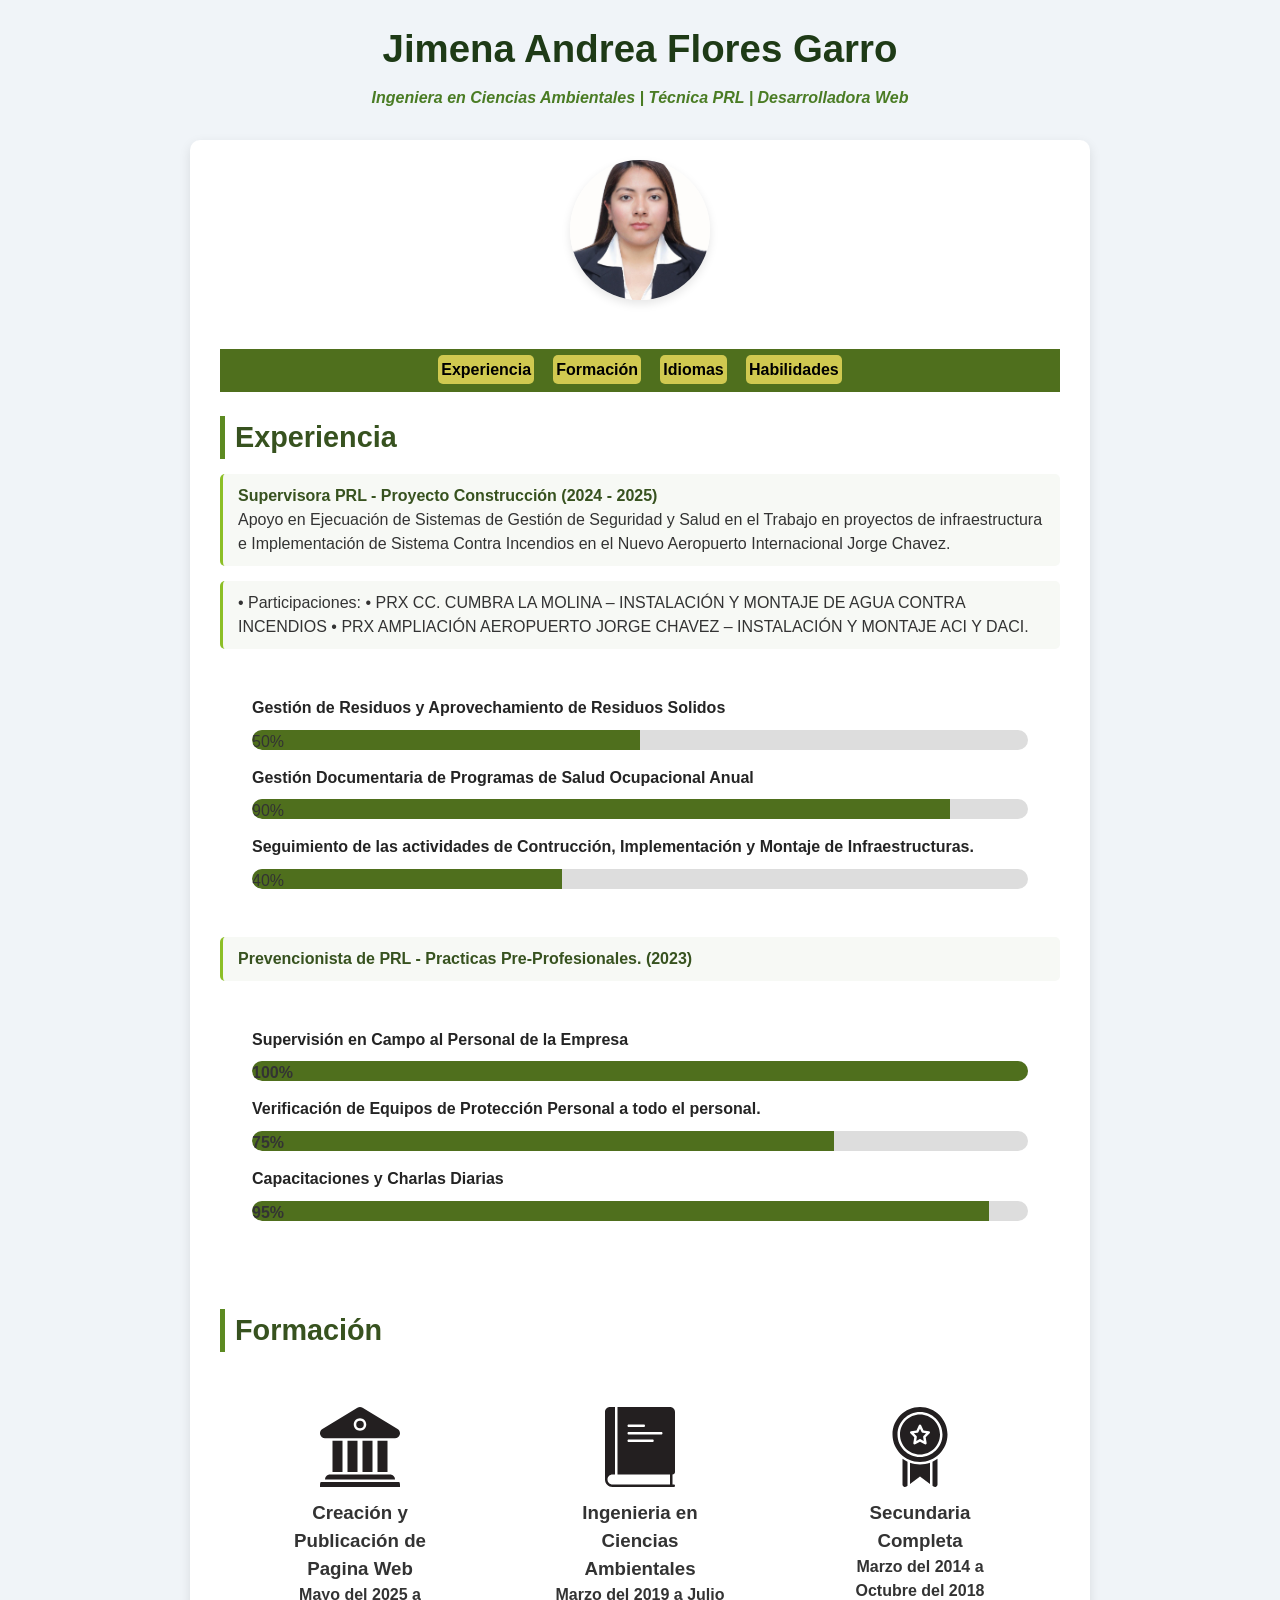
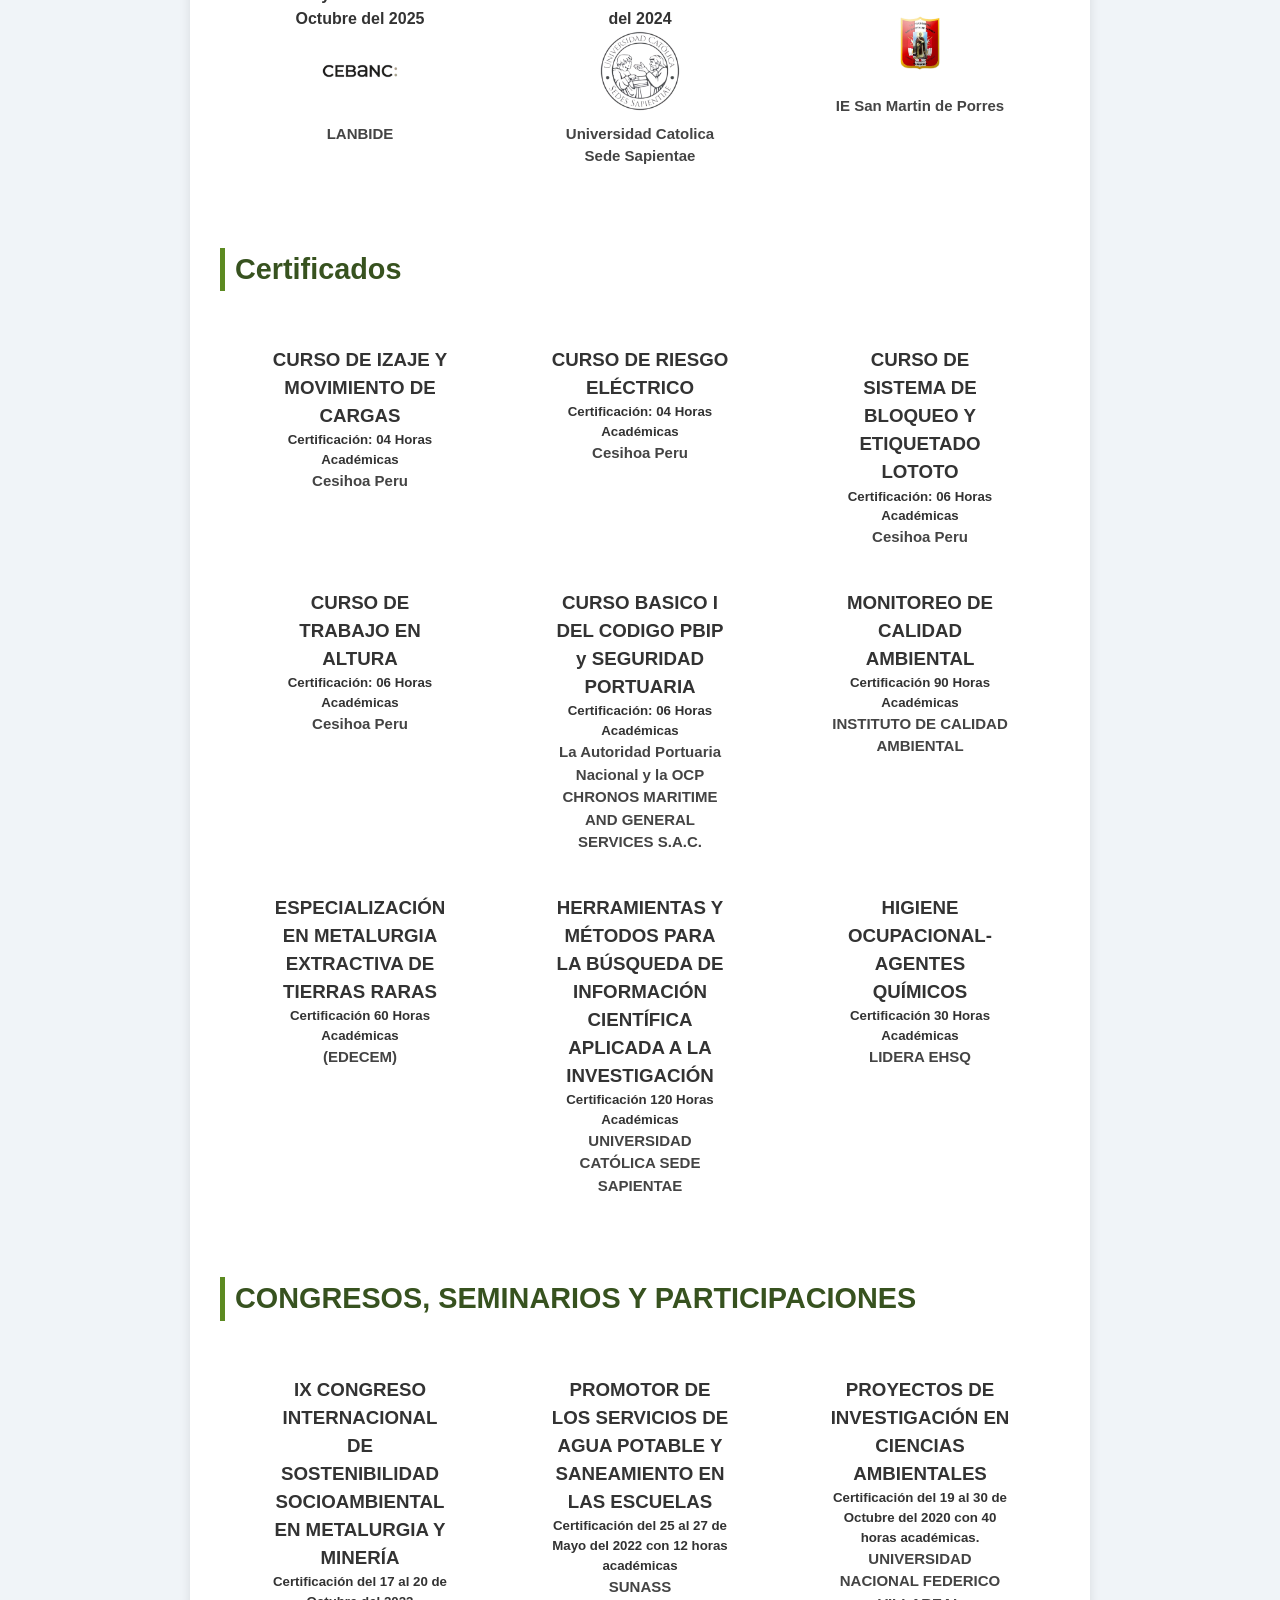
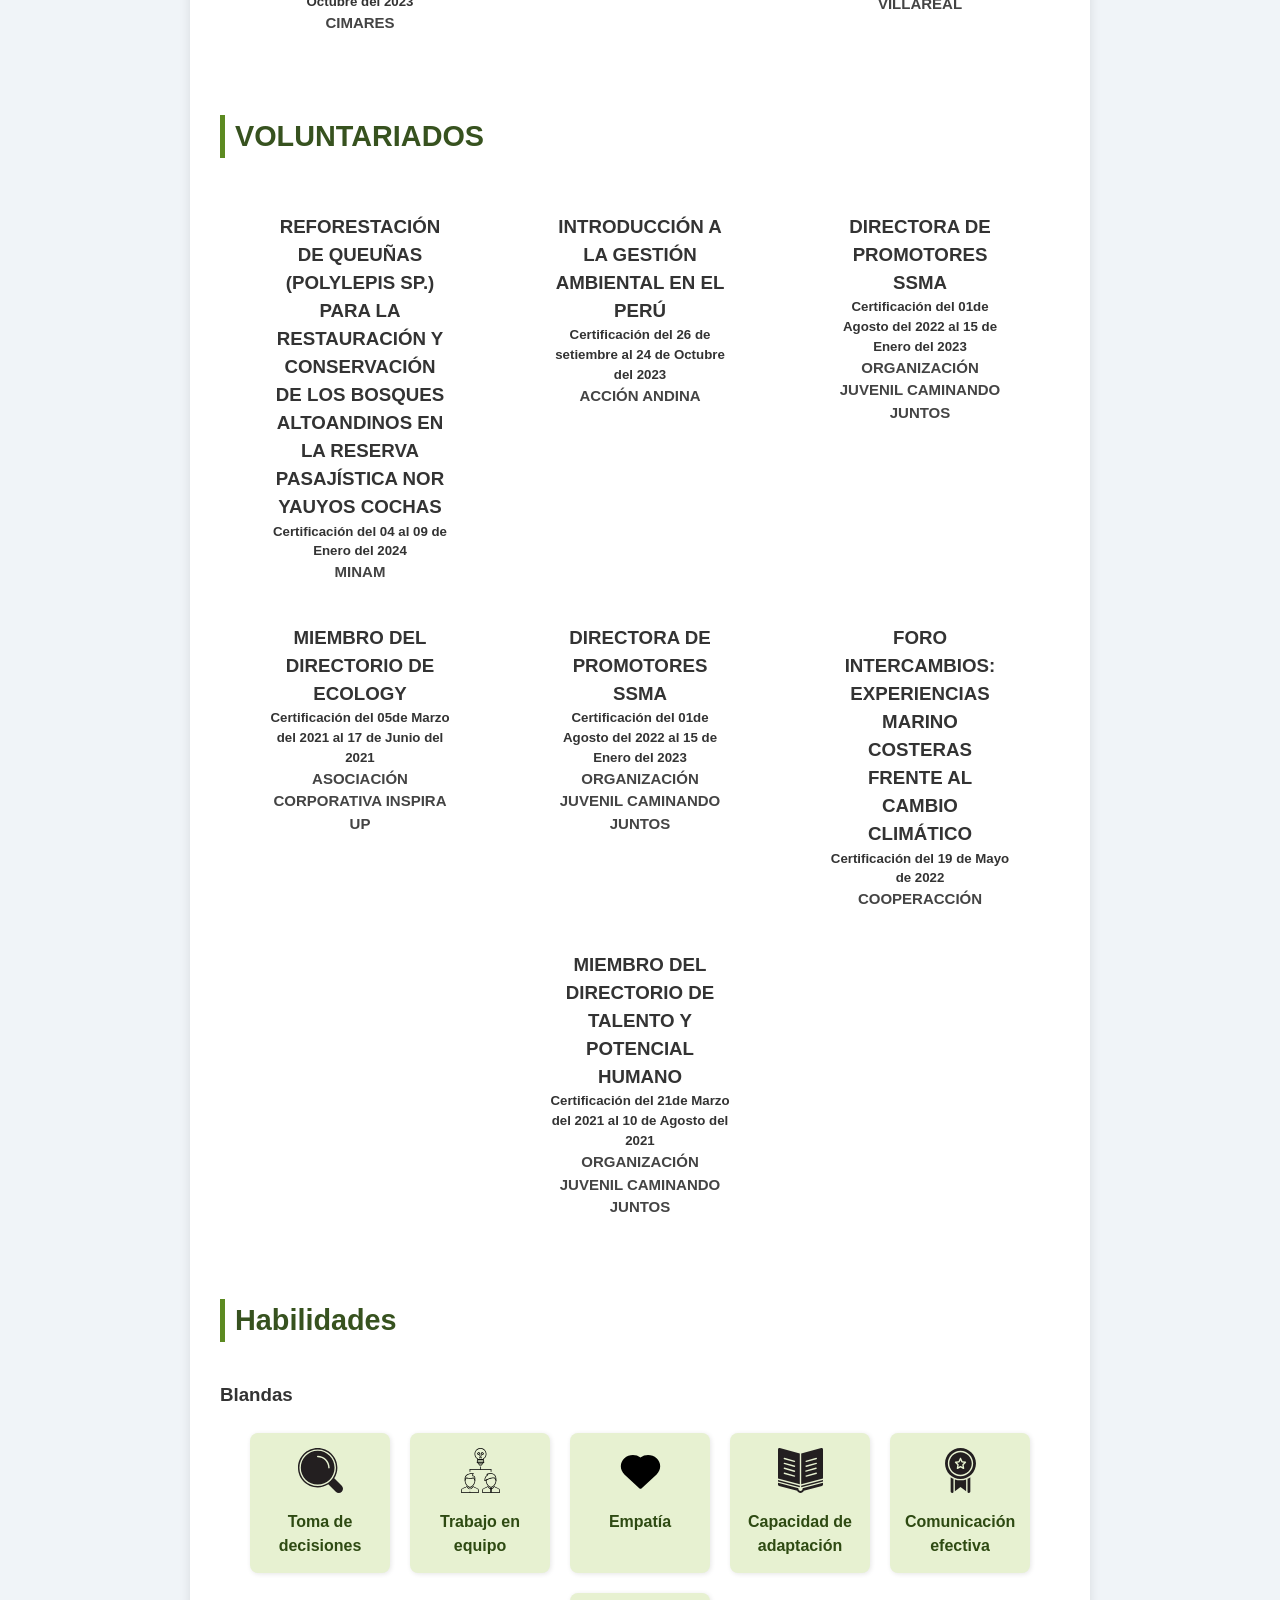
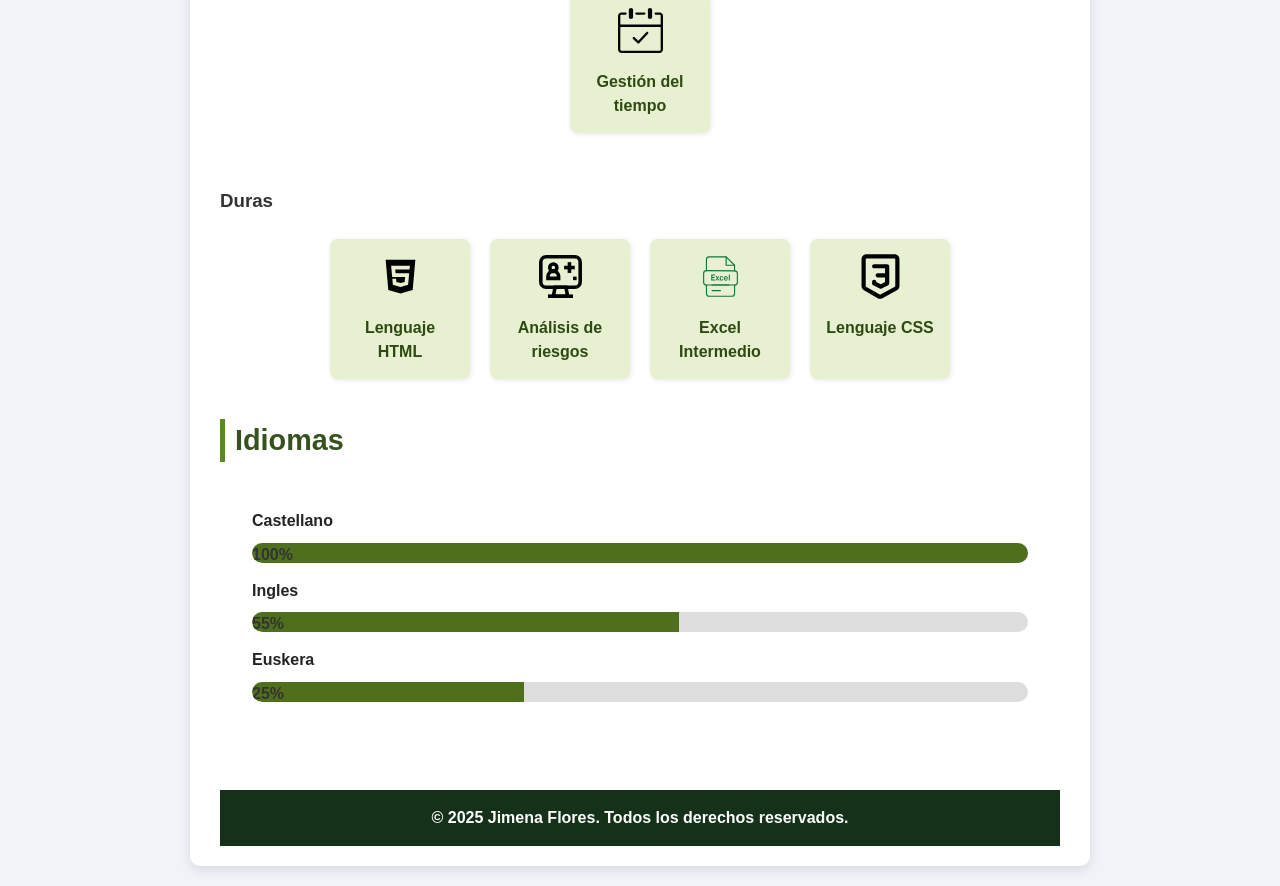
==== INDEX.html @ b87622f6 "añadi informacion en la section div principal" ====
<!DOCTYPE html>
<html lang="es">
<head>
  <meta charset="UTF-8" />
  <meta name="viewport" content="width=device-width, initial-scale=1" />
  <link rel="stylesheet" href="responsive.css">
  <title>Jimena Flores | CV</title>
 
</head>
<body>
  <header>
    <h1>Jimena Andrea Flores Garro</h1>
    <p>Ingeniera en Ciencias Ambientales | Técnica PRL | Desarrolladora Web</p>
  </header>

  <div class="container">
    <!-- FOTO PERFIL -->
    <div class="foto-perfil">
      <img src="fperfil.jpg" alt="Foto de Jimena Flores" />
    </div>
      <nav>
        <ul class="menu">
          <li><a href="#experiencia">Experiencia</a></li>
          <li><a href="#formacion">Formación</a></li>
          <li><a href="#idiomas">Idiomas</a></li>
          <li><a href="#habilidades">Habilidades</a></li>
        </ul>
      </nav>
    <br>
    <!-- EXPERIENCIA -->
    <section id="experiencia">
    <h2>Experiencia</h2>
    <ul class="lista">
        <li><strong>Supervisora PRL - Proyecto Construcción (2024 - 2025)</strong><br>Apoyo en Ejecuación de Sistemas de Gestión de Seguridad y Salud en el Trabajo en proyectos de infraestructura e Implementación de Sistema Contra Incendios en el Nuevo Aeropuerto Internacional Jorge Chavez.</li>
        <li>
          • Participaciones:
          • PRX CC. CUMBRA LA MOLINA – INSTALACIÓN Y MONTAJE DE AGUA CONTRA INCENDIOS 
          • PRX AMPLIACIÓN AEROPUERTO JORGE CHAVEZ – INSTALACIÓN Y MONTAJE ACI Y DACI. 
        </li>
    </ul>
      <div class="skills-section">
        <div class="skill">
          <p>Gestión de Residuos y Aprovechamiento de Residuos Solidos</p>
          <div class="skill-bar">
            <div class="skill-fill" style="width: 50%;"> 50%</div>
          </div>
        </div>
        <div class="skill">
          <p>Gestión Documentaria de Programas de Salud Ocupacional Anual</p>
          <div class="skill-bar">
            <div class="skill-fill" style="width: 90%;">90%</div>
          </div>
        </div>
        <div class="skill">
          <p>Seguimiento de las actividades de Contrucción, Implementación y Montaje de Infraestructuras.</p>
          <div class="skill-bar">
            <div class="skill-fill" style="width: 40%;">40%</div>
          </div>
        </div>  
      </div>
    <ul class="lista">
        <li><strong>Prevencionista de PRL - Practicas Pre-Profesionales. (2023)</li>
    </ul>
      <div class="skills-section">
        <div class="skill">
          <p>Supervisión en Campo al Personal de la Empresa</p>
          <div class="skill-bar">
          <div class="skill-fill" style="width: 100%;">100%</div>
          </div>
        </div>
        <div class="skill">
          <p>Verificación de Equipos de Protección Personal a todo el personal.</p>
          <div class="skill-bar">
            <div class="skill-fill" style="width: 75%;"> 75%</div>
          </div>
        </div>
        <div class="skill">
          <p>Capacitaciones y Charlas Diarias</p>
          <div class="skill-bar">
            <div class="skill-fill" style="width: 95%;"> 95%</div>
          </div>
        </div>
      </div>  
    </section>

    <!-- FORMACION -->
    <section id="formacion">
      <h2>Formación</h2>
      <div class="pasos-resumen">
        <div class="paso">
          <img src="SVG/Instituciones.svg" alt="Institucion">
          <h3>Creación y Publicación de Pagina Web</h3>
          <h4>Mayo del 2025 a Octubre del 2025</h4>
          <img class="tamaño" src="IMG/CEBANC.png" alt="CEBANC">
          <p>LANBIDE</p>
        </div>
        <div class="paso">
          <img src="SVG/Estudios.svg" alt="Estudios Universitarios">
          <h3>Ingenieria en Ciencias Ambientales</h3>
          <h4>Marzo del 2019 a Julio del 2024</h4>
          <img src="IMG/logoucss.png" alt="Logo de Universidad Catolica Sede Sapientae" title="Logo de Universidad Catolica Sede Sapientae">
          <p>Universidad Catolica Sede Sapientae</p>
        </div>
        <div class="paso">
          <img src="SVG/medalla.svg" alt="MEDALLA">
          <h3>Secundaria Completa</h3>
          <h4>Marzo del 2014 a Octubre del 2018</h4>
          <img src="IMG/SAN MARTINCOLE.png" alt="IE SAN MARTIN DE PORRES">
          <p>IE San Martin de Porres</p>
        </div>
      </div>
    </section>

    <!-- Certificados -->
    <section id="certificados">
      <h2>Certificados</h2>
      <div class="pasos-resumen">
        <div class="paso">
          <h3>CURSO DE IZAJE Y MOVIMIENTO DE CARGAS</h3>
          <h5>Certificación: 04 Horas Académicas</h5>
          <p>Cesihoa Peru</p>
        </div>
        <div class="paso">
          <h3>CURSO DE RIESGO ELÉCTRICO</h3>
          <h5>Certificación: 04 Horas Académicas</h5>
          <p>Cesihoa Peru</p>
        </div>
        <div class="paso">
          <h3>CURSO DE SISTEMA DE BLOQUEO Y ETIQUETADO LOTOTO</h3>
          <h5>Certificación: 06 Horas Académicas</h5>
          <p>Cesihoa Peru</p>
        </div>
        <div class="paso">
          <h3>CURSO DE TRABAJO EN ALTURA </h3>
          <h5>Certificación: 06 Horas Académicas</h5>
          <p>Cesihoa Peru</p>
        </div>
        <div class="paso">
          <h3>CURSO BASICO I DEL CODIGO PBIP y SEGURIDAD PORTUARIA</h3>
          <h5>Certificación: 06 Horas Académicas</h5>
          <p>La Autoridad Portuaria Nacional y la OCP 
            CHRONOS MARITIME AND GENERAL SERVICES S.A.C. </p>
        </div>
        <div class="paso">
          <h3>MONITOREO DE CALIDAD AMBIENTAL</h3>
          <h5>Certificación 90 Horas Académicas</h5>
          <p>INSTITUTO DE CALIDAD AMBIENTAL</p>
        </div>
        <div class="paso">
          <h3>ESPECIALIZACIÓN EN METALURGIA EXTRACTIVA DE TIERRAS 
            RARAS</h3>
          <h5>Certificación 60 Horas Académicas</h5>
          <p>(EDECEM)</p>
        </div>
        <div class="paso">
          <h3>HERRAMIENTAS Y MÉTODOS PARA LA BÚSQUEDA DE INFORMACIÓN CIENTÍFICA 
            APLICADA A LA INVESTIGACIÓN</h3>
          <h5>Certificación 120 Horas Académicas</h5>
          <p>UNIVERSIDAD CATÓLICA SEDE SAPIENTAE</p>
        </div>
        <div class="paso">
          <h3>HIGIENE OCUPACIONAL-AGENTES QUÍMICOS</h3>
          <h5>Certificación 30 Horas Académicas</h5>
          <p>LIDERA EHSQ</p>
        </div>
      </div>
    </section>

    <!-- CONGRESOS, SEMINARIOS Y PARTICIPACIONES -->
    <section id="congresos,semirarios,participaciones">
      <h2>CONGRESOS, SEMINARIOS Y PARTICIPACIONES</h2>
      <div class="pasos-resumen">
        <div class="paso">
          <h3>IX CONGRESO INTERNACIONAL DE SOSTENIBILIDAD SOCIOAMBIENTAL EN 
            METALURGIA Y MINERÍA</h3>
          <h5>Certificación del 17 al 20 de Octubre del 2023</h5>
          <p>CIMARES</p>
        </div>
        <div class="paso">
          <h3>PROMOTOR DE LOS SERVICIOS DE AGUA POTABLE Y SANEAMIENTO EN LAS ESCUELAS </h3>
          <h5>Certificación del 25 al 27 de Mayo del 2022 con 12 horas académicas</h5>
          <p>SUNASS</p>
        </div>
        <div class="paso">
          <h3>PROYECTOS DE INVESTIGACIÓN EN CIENCIAS AMBIENTALES </h3>
          <h5>Certificación del 19 al 30 de Octubre del 2020 con 40 horas académicas.</h5>
          <p>UNIVERSIDAD NACIONAL FEDERICO VILLAREAL</p>
        </div>
      </div>
    </section>
    <!-- VOLUNTARIADO -->
    <section id="congresos,semirarios,participaciones">
      <h2>VOLUNTARIADOS</h2>
      <div class="pasos-resumen">
        <div class="paso">
          <h3>REFORESTACIÓN DE QUEUÑAS (POLYLEPIS SP.) PARA LA RESTAURACIÓN
            Y CONSERVACIÓN DE LOS BOSQUES ALTOANDINOS EN LA RESERVA PASAJÍSTICA NOR 
            YAUYOS COCHAS</h3>
          <h5>Certificación del 04 al 09 de Enero del 2024</h5>
          <p>MINAM </p>
        </div>
        <div class="paso">
          <h3>INTRODUCCIÓN A LA GESTIÓN AMBIENTAL EN EL PERÚ</h3>
          <h5>Certificación del 26 de setiembre al 24 de Octubre del 2023</h5>
          <p>ACCIÓN ANDINA</p>
        </div>
        <div class="paso">
          <h3>DIRECTORA DE PROMOTORES SSMA</h3>
          <h5>Certificación del 01de Agosto del 2022 al 15 de Enero del 2023</h5>
          <p>ORGANIZACIÓN JUVENIL CAMINANDO JUNTOS</p>
        </div>
        <div class="paso">
          <h3>MIEMBRO DEL DIRECTORIO DE ECOLOGY</h3>
          <h5>Certificación del 05de Marzo del 2021 al 17 de Junio del 2021</h5>
          <p>ASOCIACIÓN CORPORATIVA INSPIRA UP</p>
        </div>
        <div class="paso">
          <h3>DIRECTORA DE PROMOTORES SSMA</h3>
          <h5>Certificación del 01de Agosto del 2022 al 15 de Enero del 2023</h5>
          <p>ORGANIZACIÓN JUVENIL CAMINANDO JUNTOS</p>
        </div>
        <div class="paso">
          <h3>FORO INTERCAMBIOS: EXPERIENCIAS MARINO COSTERAS FRENTE AL CAMBIO CLIMÁTICO</h3>
          <h5>Certificación del 19 de Mayo de 2022</h5>
          <p>COOPERACCIÓN</p>
        </div>
        <div class="paso">
          <h3>MIEMBRO DEL DIRECTORIO DE TALENTO Y POTENCIAL HUMANO</h3>
          <h5>Certificación del 21de Marzo del 2021 al 10 de Agosto del 2021</h5>
          <p>ORGANIZACIÓN JUVENIL CAMINANDO JUNTOS</p>
        </div>
      </div>
    </section>

    <!-- HABILIDADES -->
    <section id="habilidades">
      <h2>Habilidades</h2>
      <br>
      <h3>Blandas</h3>
      <br>
      <div class="habilidades-container">
        <div class="habilidad">
          <img src="SVG/lupa.svg" alt="Toma de decisiones" />
          <p>Toma de decisiones</p>
        </div>
        <div class="habilidad">
          <img src="SVG/trabajo en equipo.svg" alt="Trabajo en equipo" />
          <p>Trabajo en equipo</p>
        </div>
        <div class="habilidad">
          <img src="SVG/corazon.svg" alt="Empatía" />
          <p>Empatía</p>
        </div>
        <div class="habilidad">
          <img src="SVG/Lectura.svg" alt="Capacidad de adaptación" />
          <p>Capacidad de adaptación</p>
        </div>
        <div class="habilidad">
          <img src="SVG/medalla.svg" alt="Comunicación efectiva" />
          <p>Comunicación efectiva</p>
        </div>
        <div class="habilidad">
          <img src="SVG/calendar-checkmark-svgrepo-com.svg" alt="Gestión del tiempo" />
          <p>Gestión del tiempo</p>
        </div>
      </div>

      <br>
      <h3 style="margin-top: 30px;">Duras</h3>
      <br>
      <div class="habilidades-container">
        <div class="habilidad">
          <img src="SVG/html5.svg" alt="Lenguajes de programación HTML" />
          <p>Lenguaje HTML</p>
        </div>
        <div class="habilidad">
          <img src="SVG/plus-account-monitor-svgrepo-com.svg" alt="Análisis de riesgos" />
          <p>Análisis de riesgos</p>
        </div>
        <div class="habilidad">
          <img src="SVG/excel.svg" alt="Excel Intermedio" />
          <p>Excel Intermedio</p>
        </div>
        <div class="habilidad">
          <img src="SVG/css-16-svgrepo-com.svg" alt="Lenguajes de programación CSS" />
          <p>Lenguaje CSS</p>
        </div>
      </div>
    </section>

    <!--Idiomas -->
    <section id="Idiomas">
        <h2>Idiomas</h2>
        <div class="skills-section">
            <div class="skill">
              <p>Castellano</p>
              <div class="skill-bar">
              <div class="skill-fill" style="width: 100%;">100%</div>
              </div>
            </div>
            <div class="skill">
              <p>Ingles</p>
              <div class="skill-bar">
                <div class="skill-fill" style="width: 55%;"> 55%</div>
              </div>
            </div>
            <div class="skill">
              <p>Euskera</p>
              <div class="skill-bar">
                <div class="skill-fill" style="width: 35%;"> 25%</div>
              </div>
            </div> 
        </div>
    </section>

    

    
    <footer>   
    <p>&copy; 2025 Jimena Flores. Todos los derechos reservados.</p>
    </footer>
  </div>
    
</body>
</html>
---- responsive.css ----
/* RESET de CSS */
    * {
        box-sizing: border-box;
        margin: 0;
        padding: 0;
      }
  
      body {
        font-family: 'Segoe UI', Tahoma, Geneva, Verdana, sans-serif;
        background: #f0f4f8;
        color: #333;
        line-height: 1.5;
        padding: 20px;
      }
  
      header {
        text-align: center;
        margin-bottom: 30px;
      }
  
      header h1 {
        color: #1e3a16;
        margin-bottom: 8px;
        font-size: 2.4rem;
      }
  
      header p {
        font-style: italic;
        color: #4a7c24;
        font-weight: 600;
      }
      
  
      /* CONTENEDOR GENERAL */
      .container {
        max-width: 900px;
        margin: 0 auto;
        background: white;
        padding: 20px 30px;
        border-radius: 10px;
        box-shadow: 0 4px 12px rgba(0,0,0,0.1);
      }

      .menu a:hover {
        background-color: #b4ac3c;
      }
      .menu {
        display: flex;
        flex-wrap: wrap;
        justify-content: center;
        background-color: #4f6f1d;
        list-style: none;
      }
      
      .menu li {
        margin: 0.6rem;
      }
      
      .menu a {
        text-decoration: none;
        color: black;
        background-color: #d0c950;
        border-radius: 5px;
        padding: 6px 3px;
        font-weight: bold;
      }
  
      /* SECCIONES */
      section {
        margin-bottom: 40px;
      }
  
      section h2 {
        border-left: 5px solid #5c8a21;
        padding-left: 10px;
        color: #37521f;
        margin-bottom: 15px;
        font-size: 1.8rem;
      }
  
      /* FOTO PERFIL */
      .foto-perfil {
        text-align: center;
        margin-bottom: 30px;
      }
  
      .foto-perfil img {
        width: 140px;
        height: 140px;
        border-radius: 50%;
        object-fit: cover;
        box-shadow: 0 4px 10px rgba(0,0,0,0.1);
        margin-bottom: 12px;
      }
  
      .foto-perfil h3 {
        font-size: 1.6rem;
        color: #2c4b0a;
      }
  
      /* LISTAS DE EXPERIENCIA Y FORMACION */
      .lista {
        list-style-type: none;
      }
  
      .lista li {
        margin-bottom: 15px;
        padding-left: 10px;
        border-left: 3px solid #8cbf26;
        background: #f7f9f5;
        padding: 10px 15px;
        border-radius: 5px;
      }
  
      .lista li strong {
        color: #37521f;
      }

      .skills-section {
        max-width: 1000px;
        margin: auto;
        padding: 02rem;
        }
        
        .skills-section h2 {
        text-align: center;
        margin-bottom: 1rem;
        color: #ffffff;
        }
        
        .skill {
        margin-bottom: 1.0rem;
        }
        
        .skill p {
        margin: 0 0 0.6rem 0;
        font-weight: bold;
        color: #242424;
        }
        
        .skill-bar {
        background-color: #ddd;
        height: 20px;
        border-radius: 10px;
        overflow: hidden;
        }
        
        .skill-fill {
        height: 100%;
        background-color: #4f6f1d;
        border-radius: 8px 0 0 10px;
        }
        .pasos-resumen {
            display: flex;
            justify-content: space-around;
            text-align: center;
            padding: 30px 10px;
            flex-wrap: wrap;
            gap: 20px;
            } 
        .paso {
            flex: 1 1 200px;
            max-width: 200px;
            padding: 10px;
        }
        .paso img {
            width: 80px;
            margin-bottom: 5px;
        }
        .paso p {
            font-size: 15px;
            color: #444;
        }


  
      /* HABILIDADES: flex container para íconos */
      .habilidades-container {
        display: flex;
        flex-wrap: wrap;
        gap: 20px;
        justify-content: center;
      }
  
      .habilidad {
        background: #e7f1d1;
        border-radius: 8px;
        width: 140px;
        text-align: center;
        padding: 15px;
        box-shadow: 1px 1px 5px rgba(0,0,0,0.1);
        transition: transform 0.2s ease;
        cursor: default;
      }
  
      .habilidad:hover {
        transform: scale(1.05);
      }
  
      .habilidad img {
        width: 45px;
        height: 45px;
        margin-bottom: 10px;
      }
  
      .habilidad p {
        font-weight: 600;
        color: #2e4a12;
      }
  
    footer {
        text-align:center; 
        padding: 1rem; 
        background:#153119; 
        color:white;
    }
  
      /* RESPONSIVE */
      @media (max-width: 768px) {
        .habilidades-container {
          justify-content: center;
        }
  
        .habilidad {
          width: 100px;
          padding: 10px;
        }
  
        .habilidad img {
          width: 35px;
          height: 35px;
        }
  
        section h2 {
          font-size: 1.5rem;
        }
      }
  
      @media (max-width: 400px) {
        body {
          padding: 10px;
        }
  
        .container {
          padding: 15px 15px;
        }
  
        .habilidad {
          width: 90px;
          padding: 8px;
        }
  
        .habilidad p {
          font-size: 0.85rem;
        }

        .idiomas p {
            font-size: 0.85rem;
          }
      }
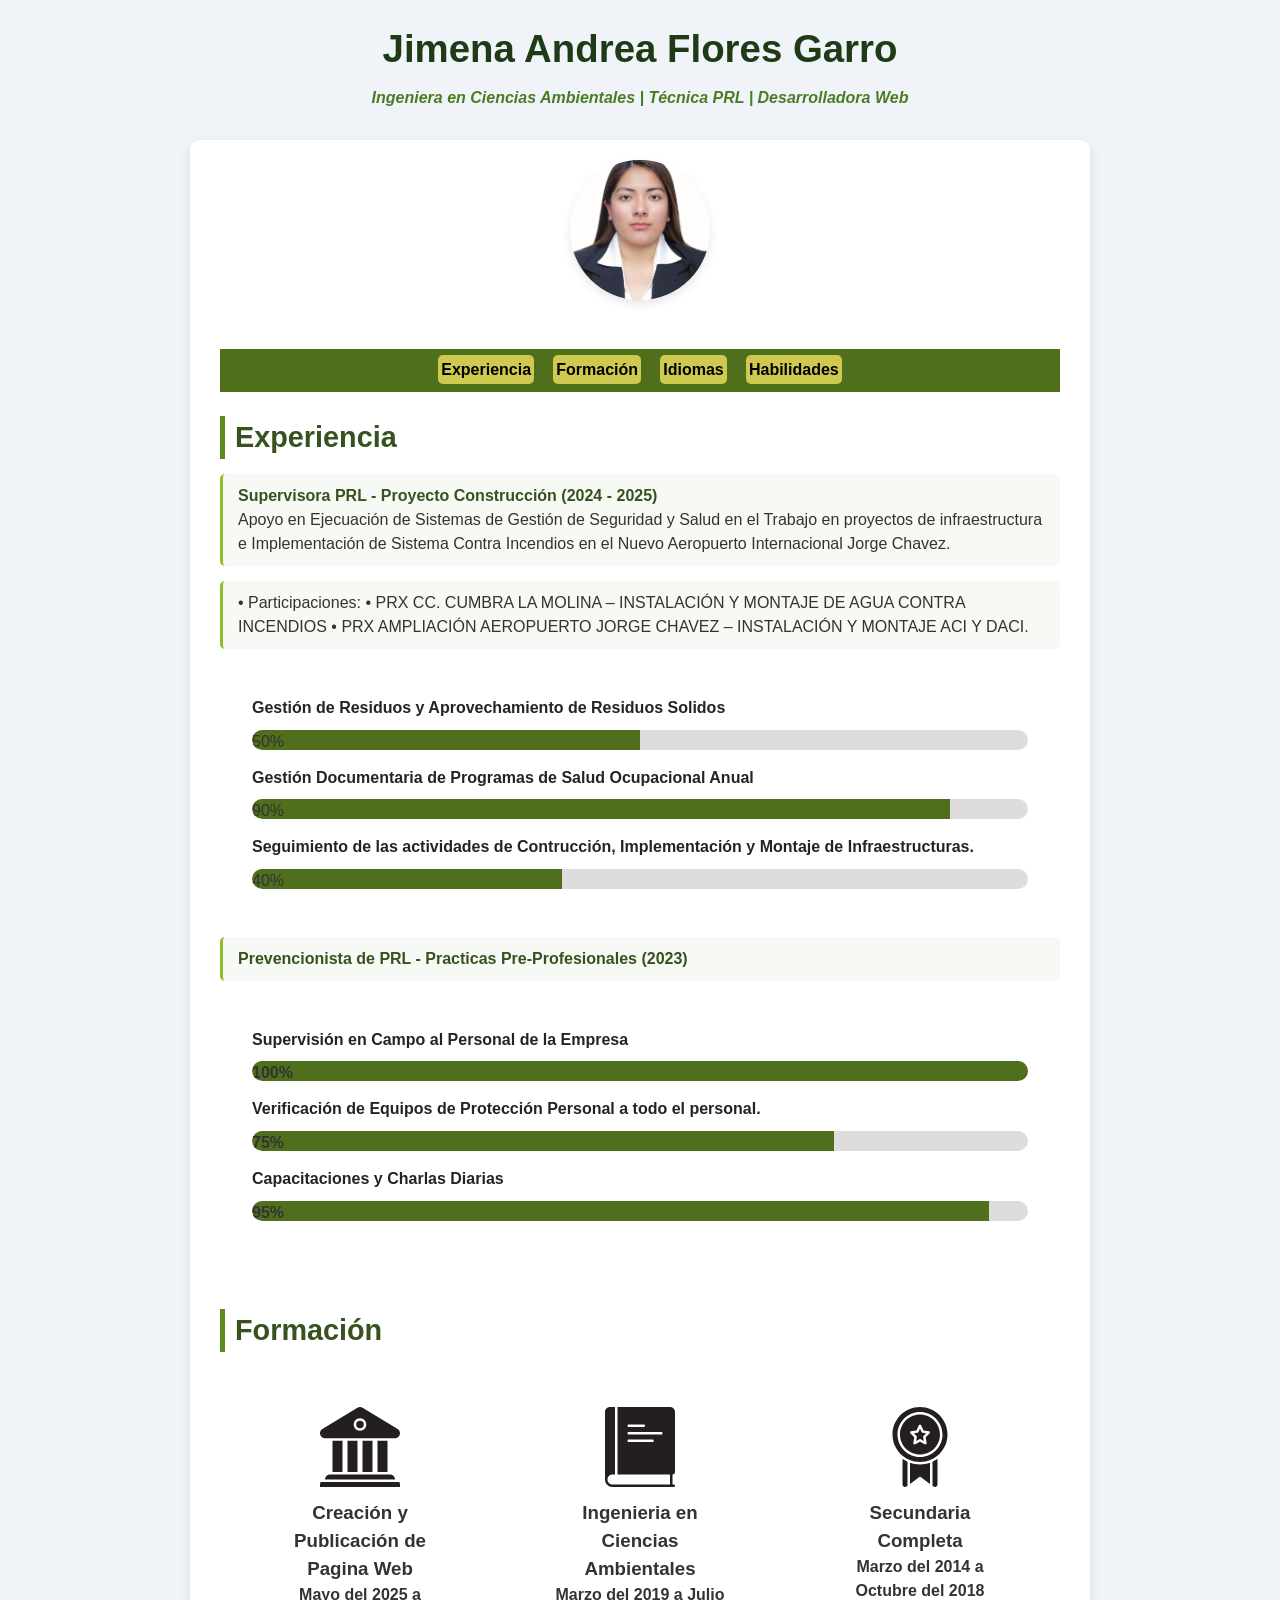
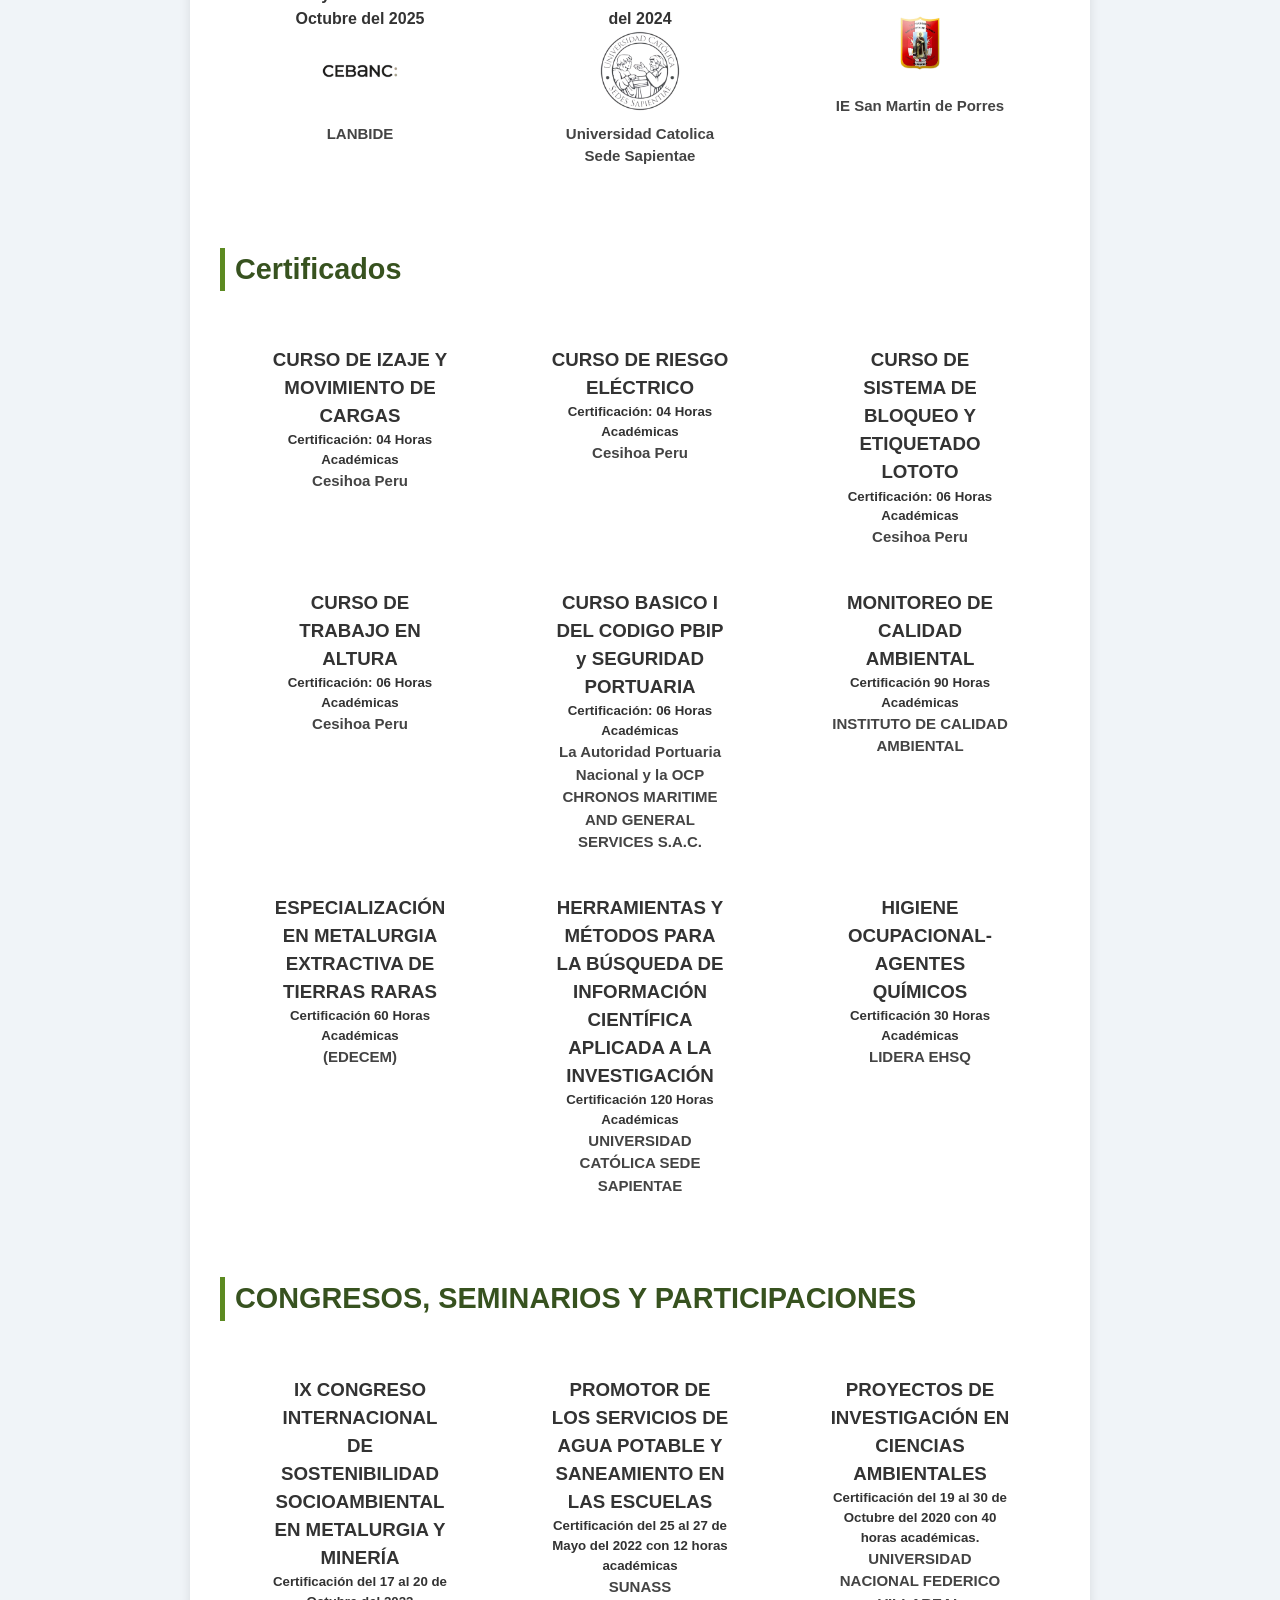
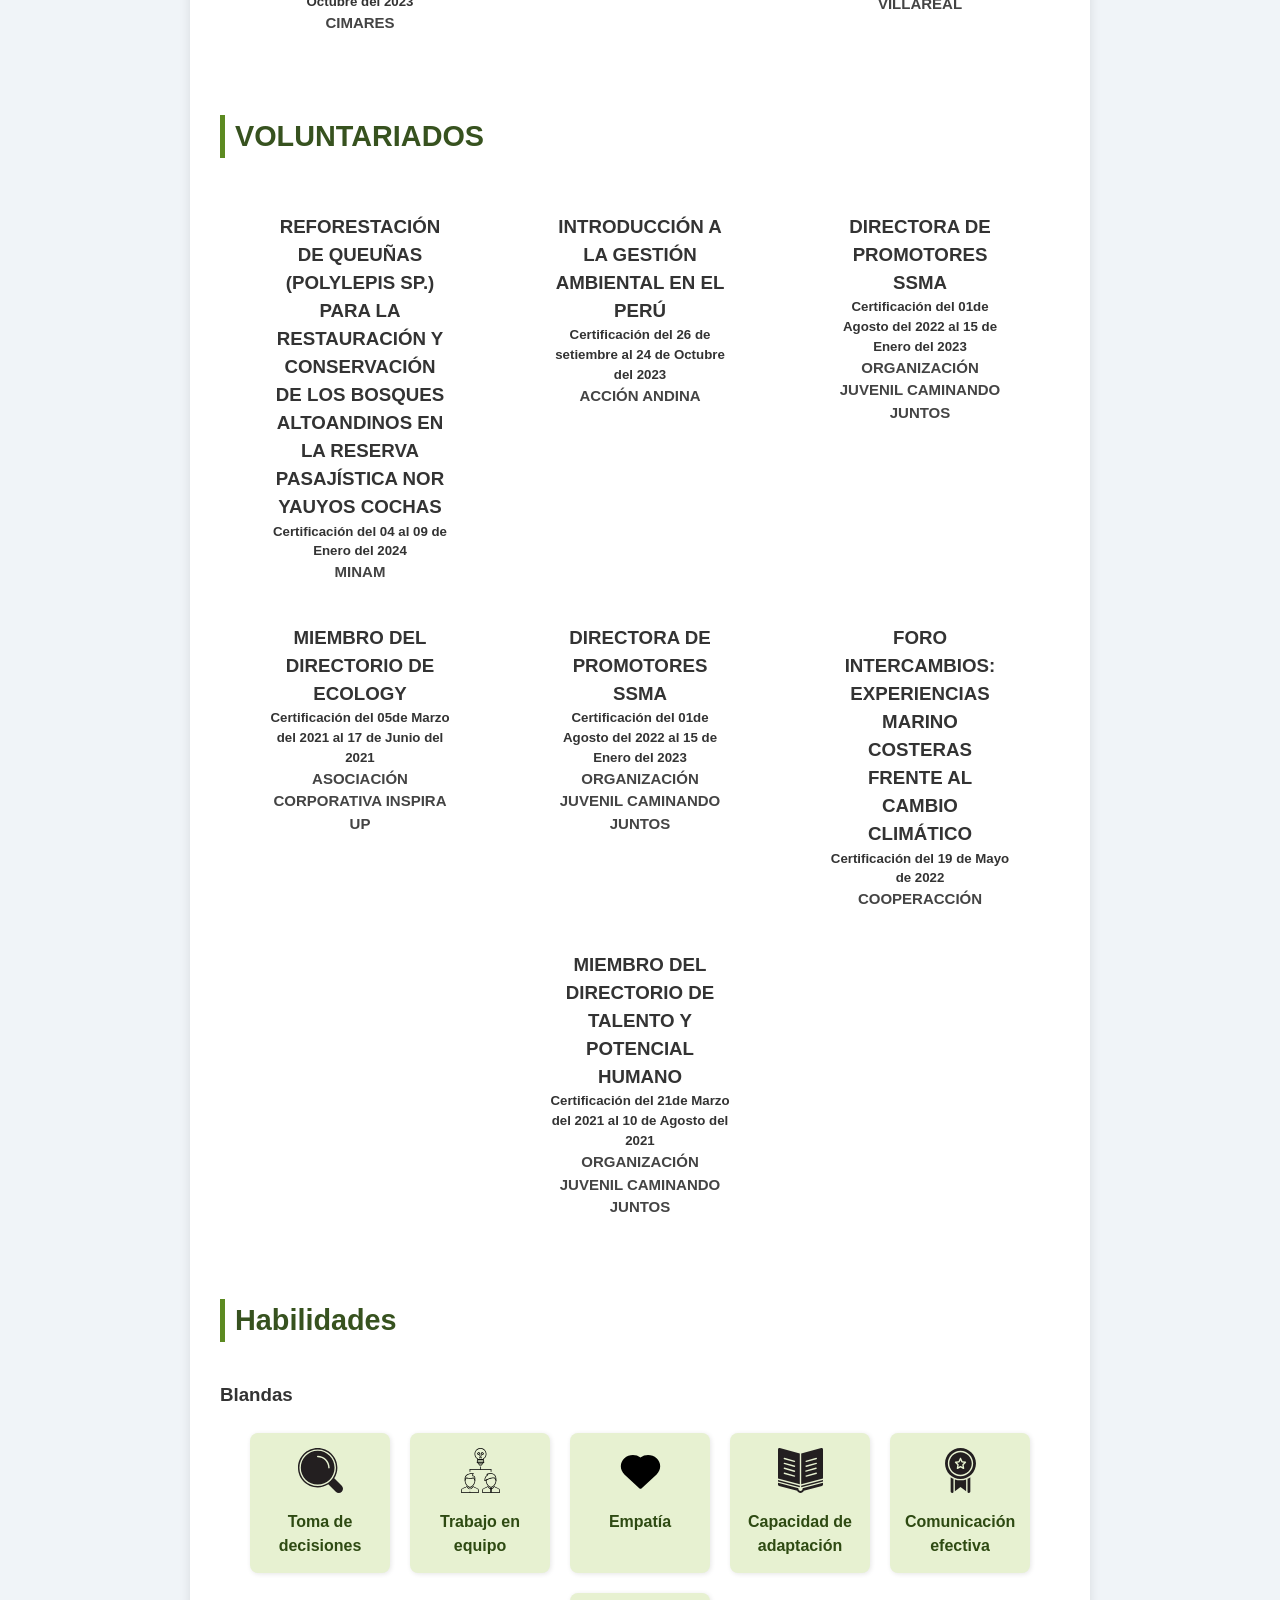
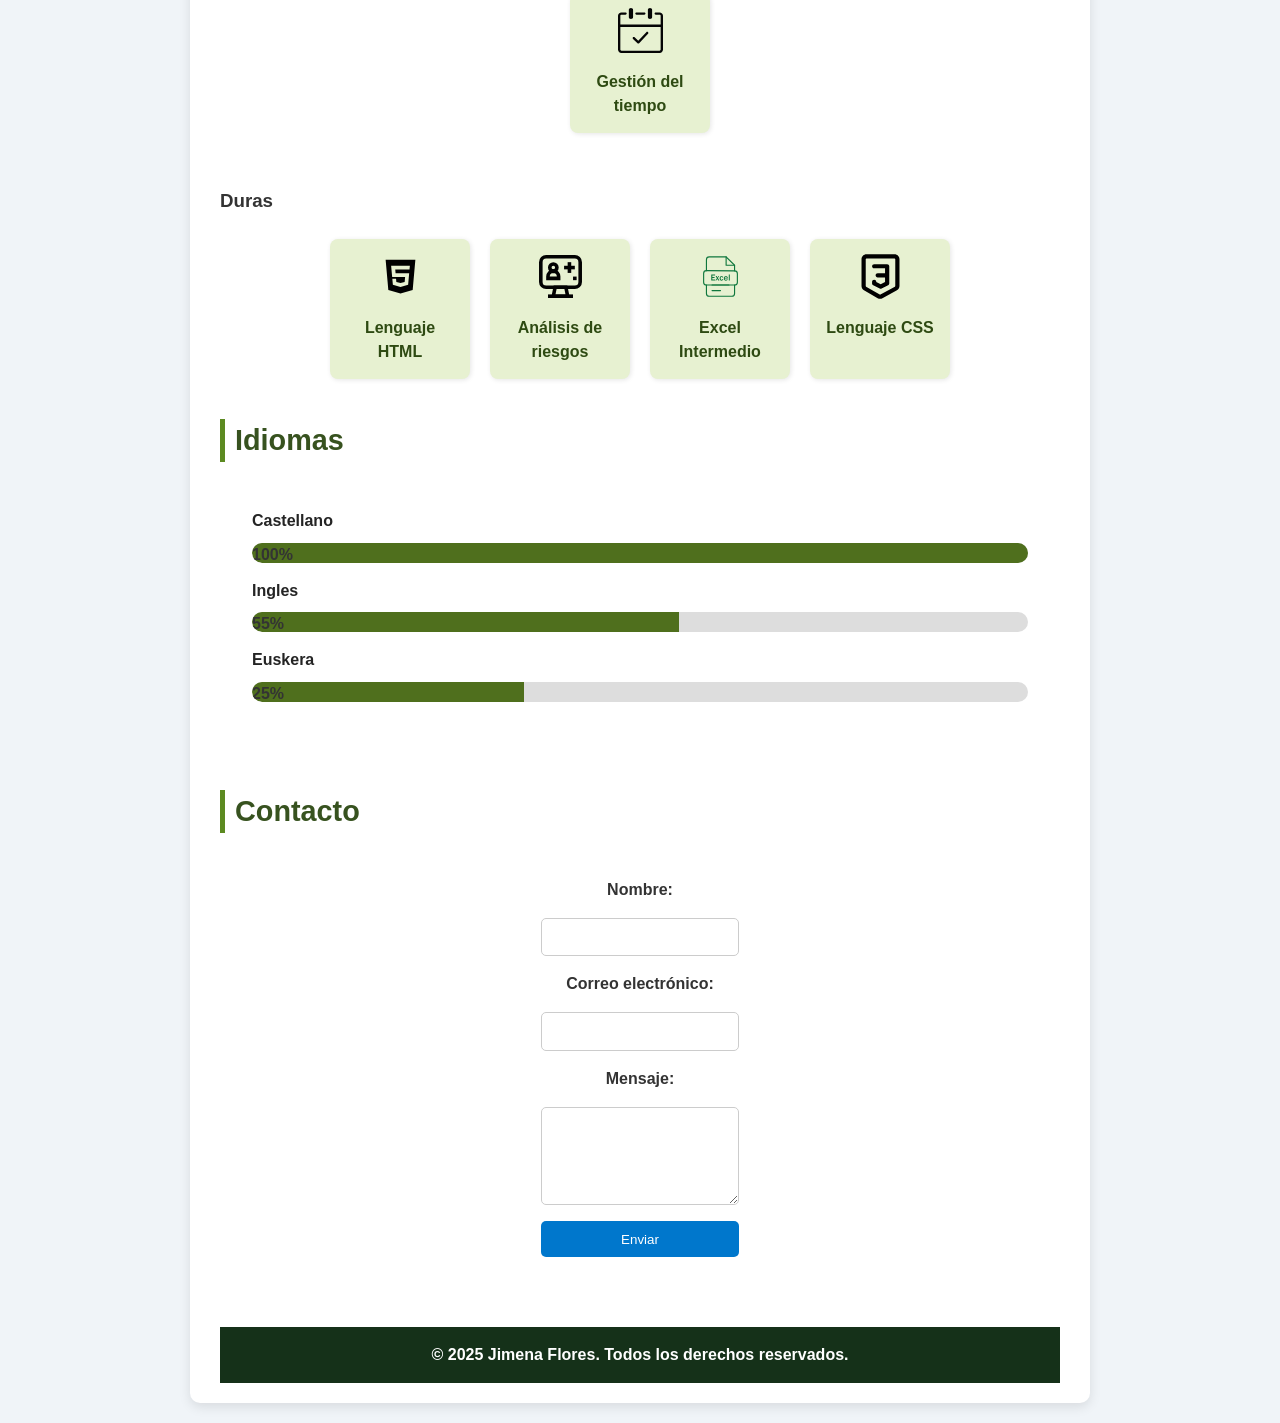
==== commit c188a59a: "añadi un formulario" ====
--- a/INDEX.html
+++ b/INDEX.html
@@ -59,7 +59,7 @@
         </div>  
       </div>
     <ul class="lista">
-        <li><strong>Prevencionista de PRL - Practicas Pre-Profesionales. (2023)</li>
+        <li><strong>Prevencionista de PRL - Practicas Pre-Profesionales (2023)</li>
     </ul>
       <div class="skills-section">
         <div class="skill">
@@ -313,6 +313,26 @@
         </div>
     </section>
 
+    <!--Contacto -->
+    <section id="contacto">
+      <h2>Contacto</h2>
+      <div class="pasos-resumen">
+          <form action="https://formspree.io/f/tu-codigo" method="POST">
+            <label for="nombre">Nombre:</label>
+            <input type="text" id="nombre" name="nombre" required>
+        
+            <label for="email">Correo electrónico:</label>
+            <input type="email" id="email" name="email" required>
+        
+            <label for="mensaje">Mensaje:</label>
+            <textarea id="mensaje" name="mensaje" rows="5" required></textarea>
+        
+            <button type="submit">Enviar</button>
+          </form>
+      </div>
+    </section>
+        
+
     
 
     
--- a/responsive.css
+++ b/responsive.css
@@ -214,6 +214,31 @@
         background:#153119; 
         color:white;
     }
+
+    /*contacto*/
+    form {
+      display: flex;
+      flex-direction: column;
+      max-width: 500px;
+      margin: 0 auto;
+      gap: 1em;
+    }
+    
+    input, textarea {
+      padding: 0.8em;
+      border: 1px solid #ccc;
+      border-radius: 5px;
+    }
+    
+    button {
+      padding: 0.8em;
+      background-color: #0077cc;
+      color: white;
+      border: none;
+      border-radius: 5px;
+      cursor: pointer;
+    }
+    
   
       /* RESPONSIVE */
       @media (max-width: 768px) {
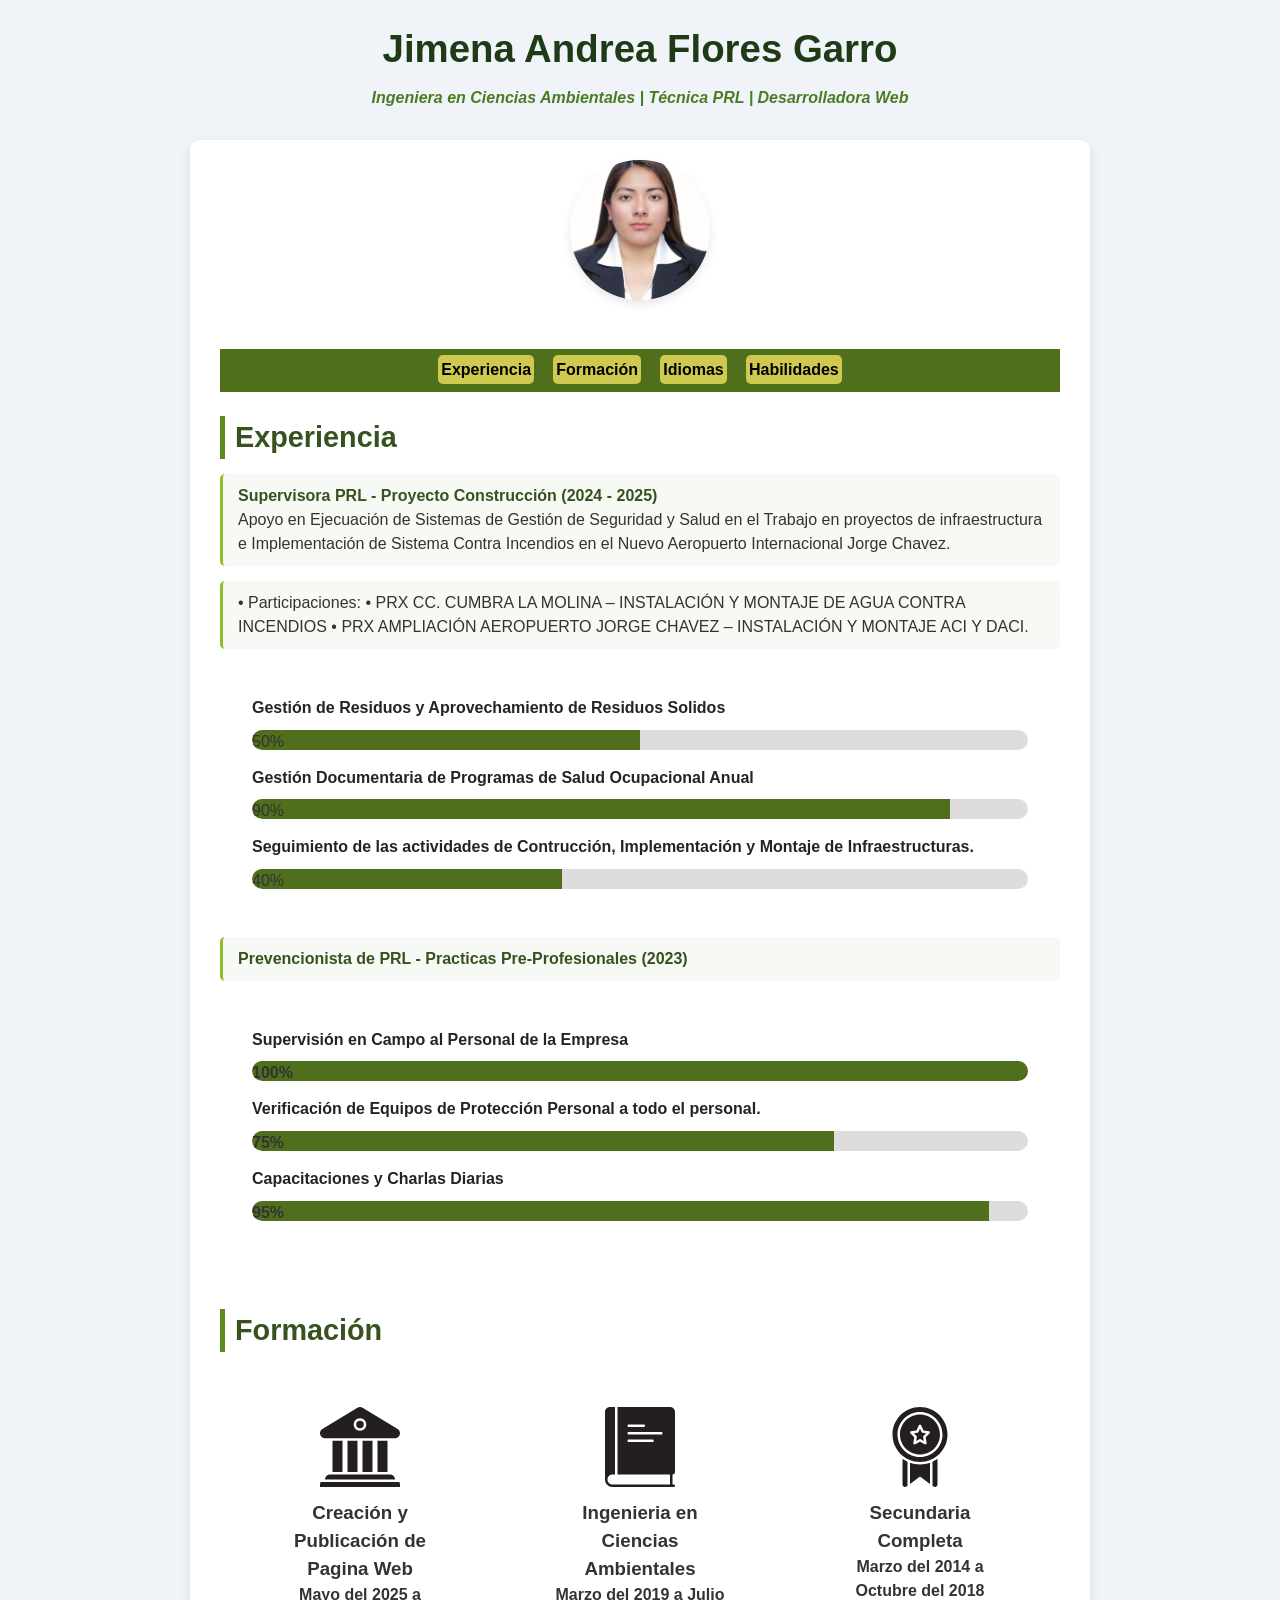
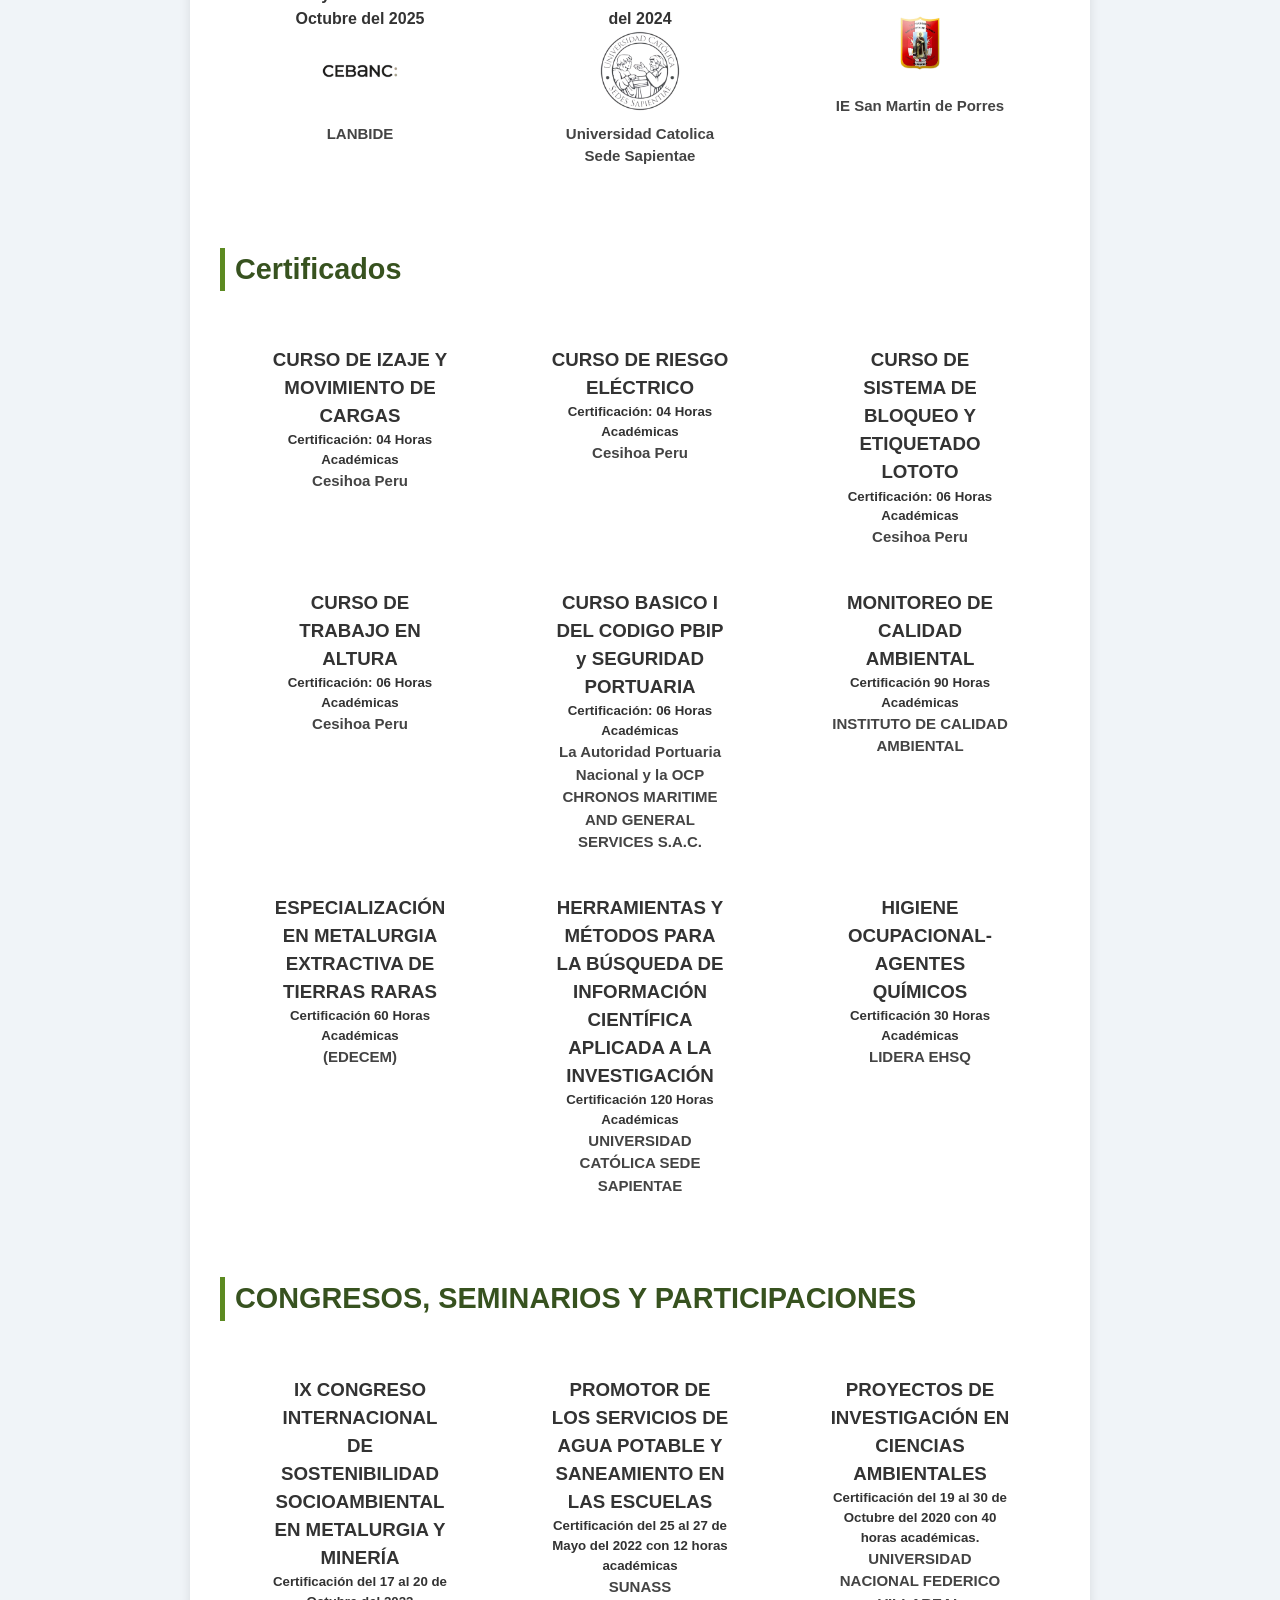
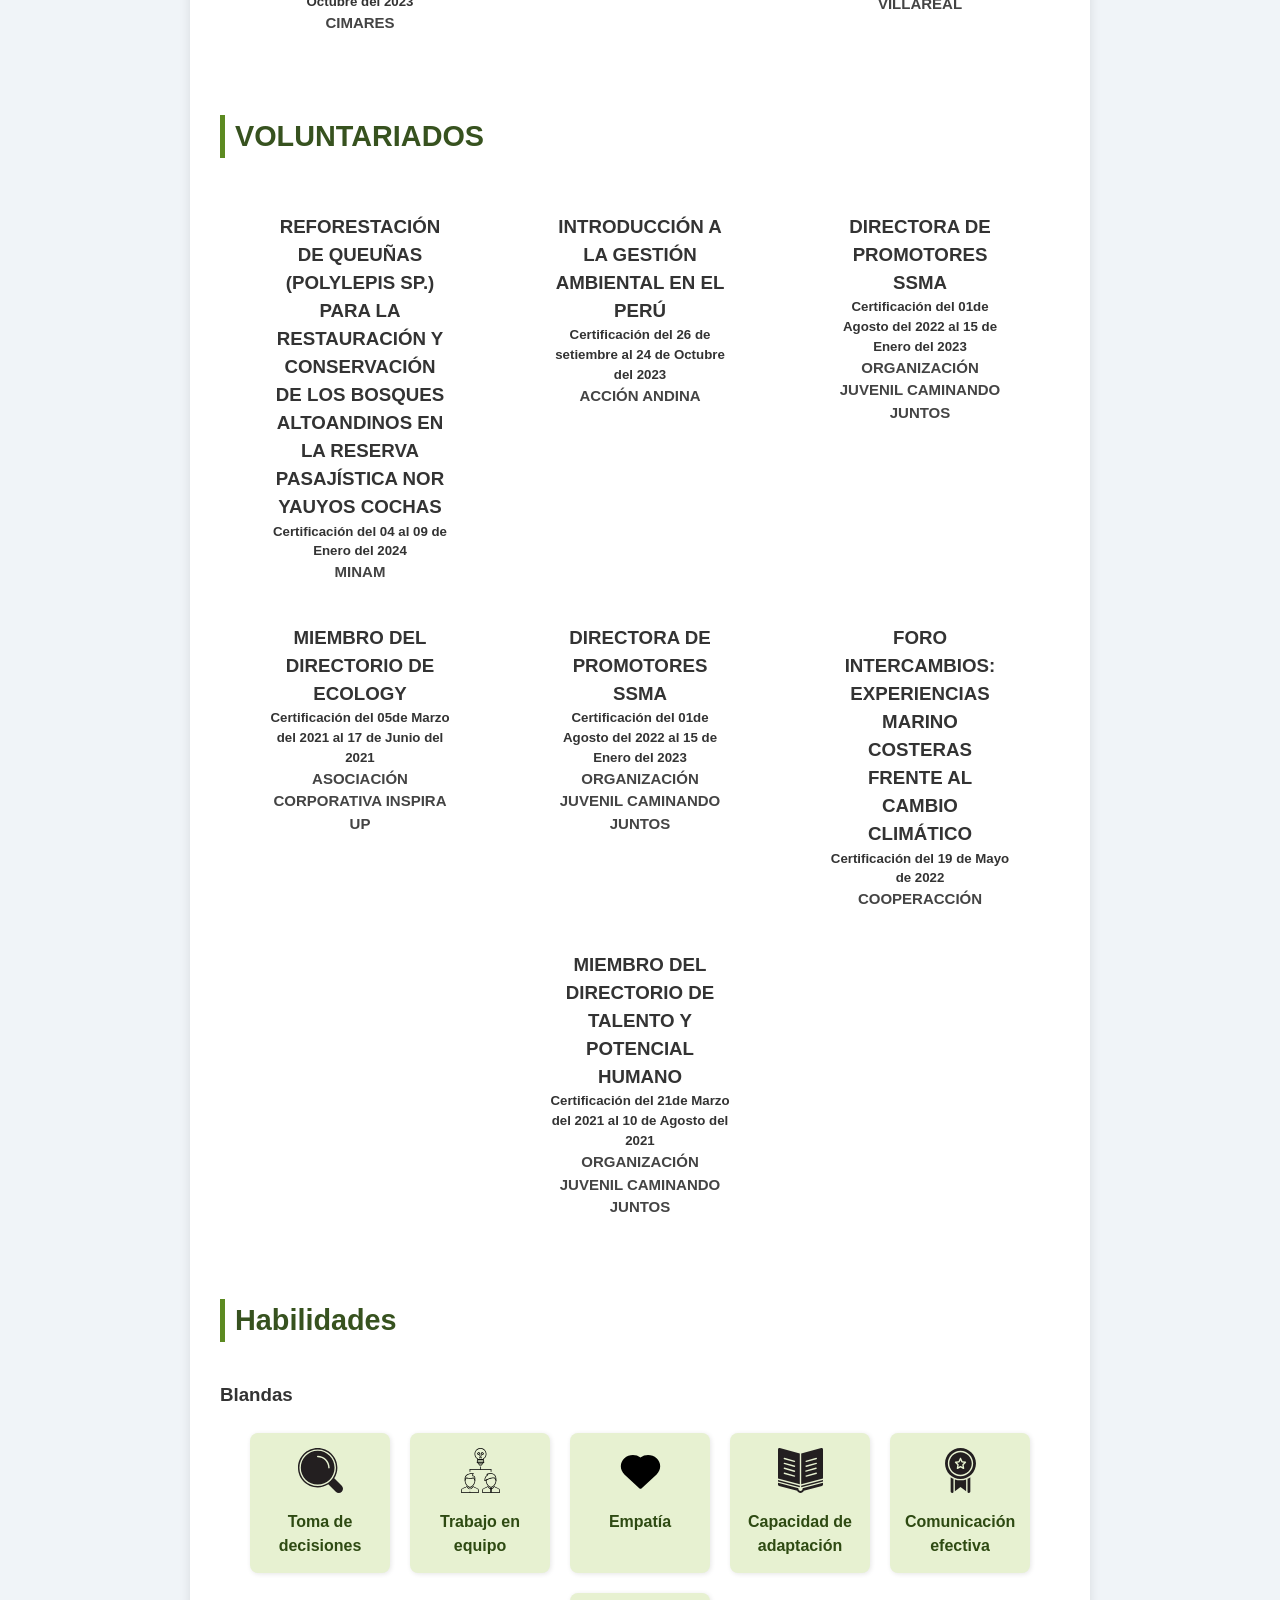
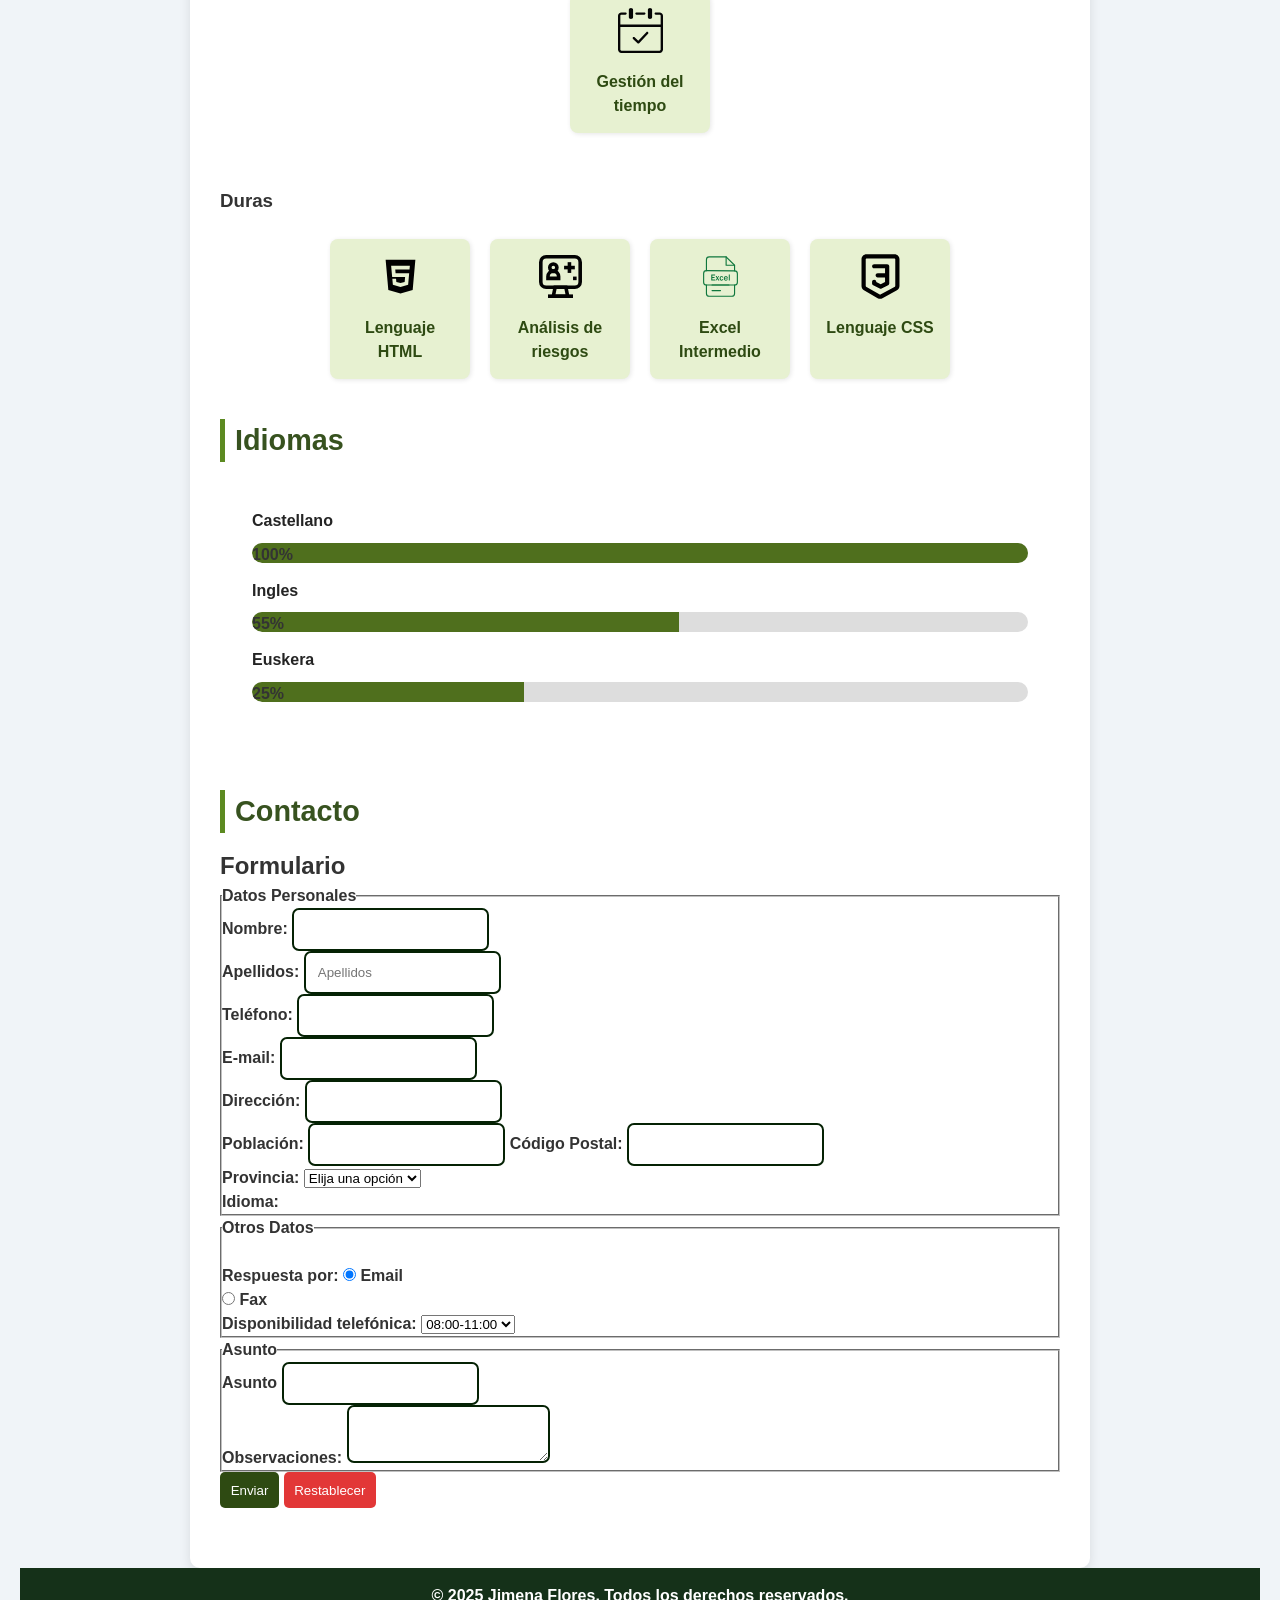
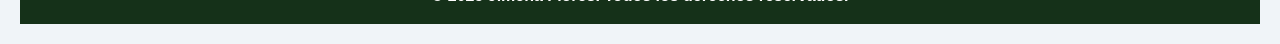
==== commit 011ed0c4: "añadi correo" ====
--- a/INDEX.html
+++ b/INDEX.html
@@ -316,7 +316,7 @@
     <!--Contacto -->
     <section id="contacto">
       <h2>Contacto</h2>
-      <div class="pasos-resumen">
+      <!-- <div class="pasos-resumen">
           <form action="https://formspree.io/f/tu-codigo" method="POST">
             <label for="nombre">Nombre:</label>
             <input type="text" id="nombre" name="nombre" required>
@@ -329,7 +329,76 @@
         
             <button type="submit">Enviar</button>
           </form>
-      </div>
+      </div> -->
+      <div id="container">
+        <h1>Formulario</h1>
+          <form id="form1" name="form1" method="post" action="mailto:jfgarro13@gmail.com">
+            <fieldset>
+              <legend>Datos Personales</legend>
+              <label for="Nombre">Nombre:</label>
+              <input type="text" name="Nombre" id="nom" required tabindex="1">
+              <br>
+              <label for="Apellidos">Apellidos:</label>
+              <input type="text" name="Apellidos" id="ape" tabindex="2" placeholder="Apellidos">
+              <br>
+              <label for="Telefono">Teléfono:</label>
+              <input type="number" name="Telefono" id="tel" required tabindex="3">
+              <br>
+              <label for="E-mail">E-mail:</label>
+              <input type="email" name="E-mail" id="ema" tabindex="4">
+              <br>
+              <label for="Direccion">Dirección:</label>
+              <input type="text" name="Direccion" id="dire" tabindex="5">
+              <br>
+              <label for="Poblacion">Población:</label>
+              <input type="text" name="Población" id="poblacion" tabindex="6">
+              <label for="Codigo Postal">Código Postal:</label>
+              <input type="number" name="Código Postal" id="codpost" tabindex="7">
+              <br>
+              <label for="provincia">Provincia:</label>
+              
+              <select name="porvincia" id="provincia">
+              <option value="ninguna">Elija una opción</option>
+              <option value="gipuzkoa">Gipuzkoa</option>
+              <option value="barcelona">Barcelona</option>
+              <option value="madrid">Madrid</option>
+              </select>
+      
+              <br>
+              <label for="Provincia">Idioma:</label>
+              <br>
+              </div>
+            </fieldset>
+            <fieldset id="otros">
+              <legend>Otros Datos</legend>
+              <br>
+              <label for="resp">Respuesta por:</label>
+              <input type="radio" name="post" id="mail" checked>
+              <label for="mail">Email</label>
+              <br>
+              <input type="radio" name="post" id="fax">
+              <label for="fax">Fax</label>
+              <br>
+              <label for="Disponibilidad telefónica:">Disponibilidad telefónica:</label>
+              <select name="disponibilidad" id="dispo">
+                <option value="08:00-11:00">08:00-11:00</option>
+                <option value="11:00-15:00">11:00-15:00</option>
+                <option value="16:00-20:00">16:00-20:00</option>	
+              </select>
+            </fieldset>
+            <fieldset>
+              <legend>Asunto</legend>
+              <label for="asunto">Asunto</label>
+              <input type="text" name="asunto" id="asun" tabindex="9" class="gris">
+              <br>
+              <label for="observaciones">Observaciones:</label>
+              <textarea name="Observaciones" id="obs"></textarea> 		
+            </fieldset>
+            <input type="submit" name="enviar" id="enviar" value="Enviar" class="button">
+            <input type="reset" name="restablecer" id="restablecer" value="Restablecer" class="restablecer">
+      
+          </form>
+        </div>
     </section>
         
 
--- a/responsive.css
+++ b/responsive.css
@@ -219,26 +219,33 @@
     form {
       display: flex;
       flex-direction: column;
-      max-width: 500px;
-      margin: 0 auto;
-      gap: 1em;
+      max-width: 900px;
+      margin: 8 auto;
+      gap: 4em;
     }
     
     input, textarea {
+      padding: 0.9em;
+      border: 2px solid #052204;
+      border-radius: 7px;
+    }
+    
+    .button {
       padding: 0.8em;
-      border: 1px solid #ccc;
-      border-radius: 5px;
-    }
-    
-    button {
-      padding: 0.8em;
-      background-color: #0077cc;
+      background-color: #2e4a12;
       color: white;
       border: none;
       border-radius: 5px;
       cursor: pointer;
     }
-    
+    .restablecer {
+      padding: 0.8em;
+      background-color: #e23737;
+      color: white;
+      border: none;
+      border-radius: 5px;
+      cursor: pointer;
+    }
   
       /* RESPONSIVE */
       @media (max-width: 768px) {
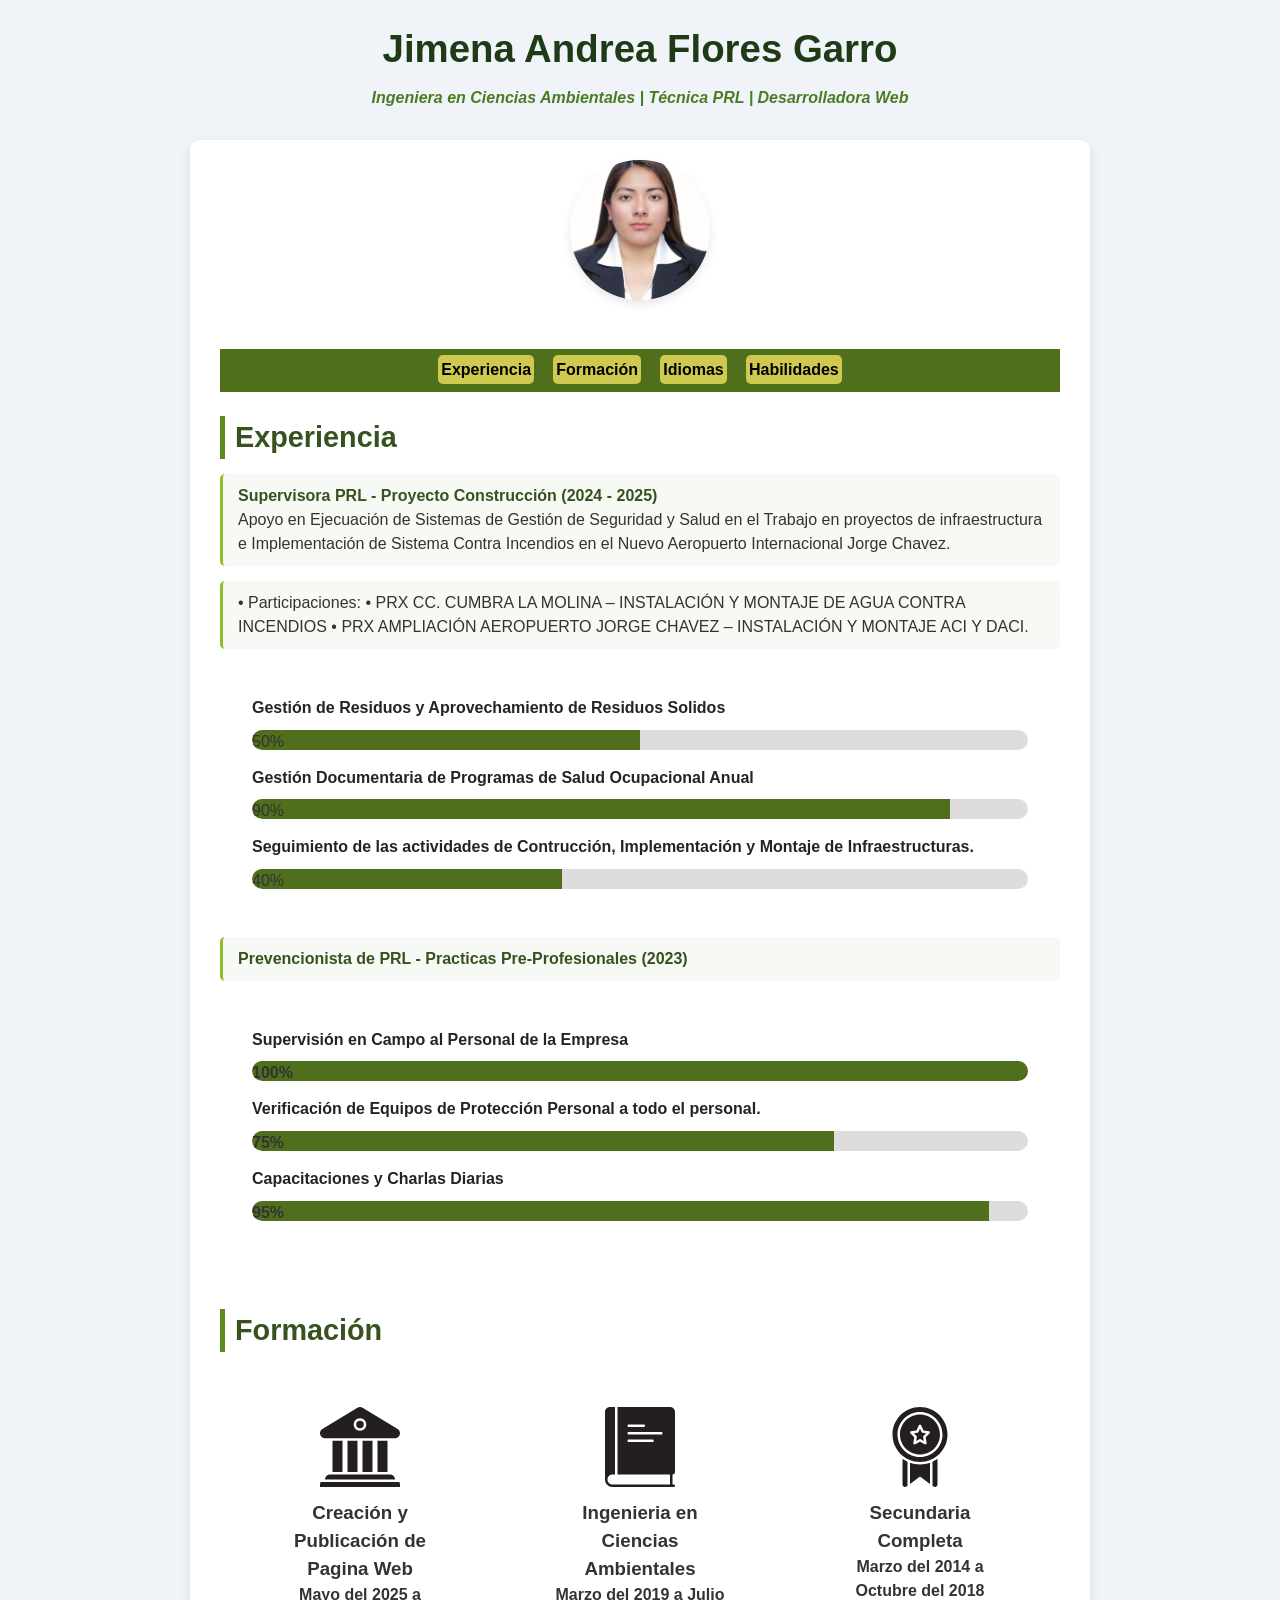
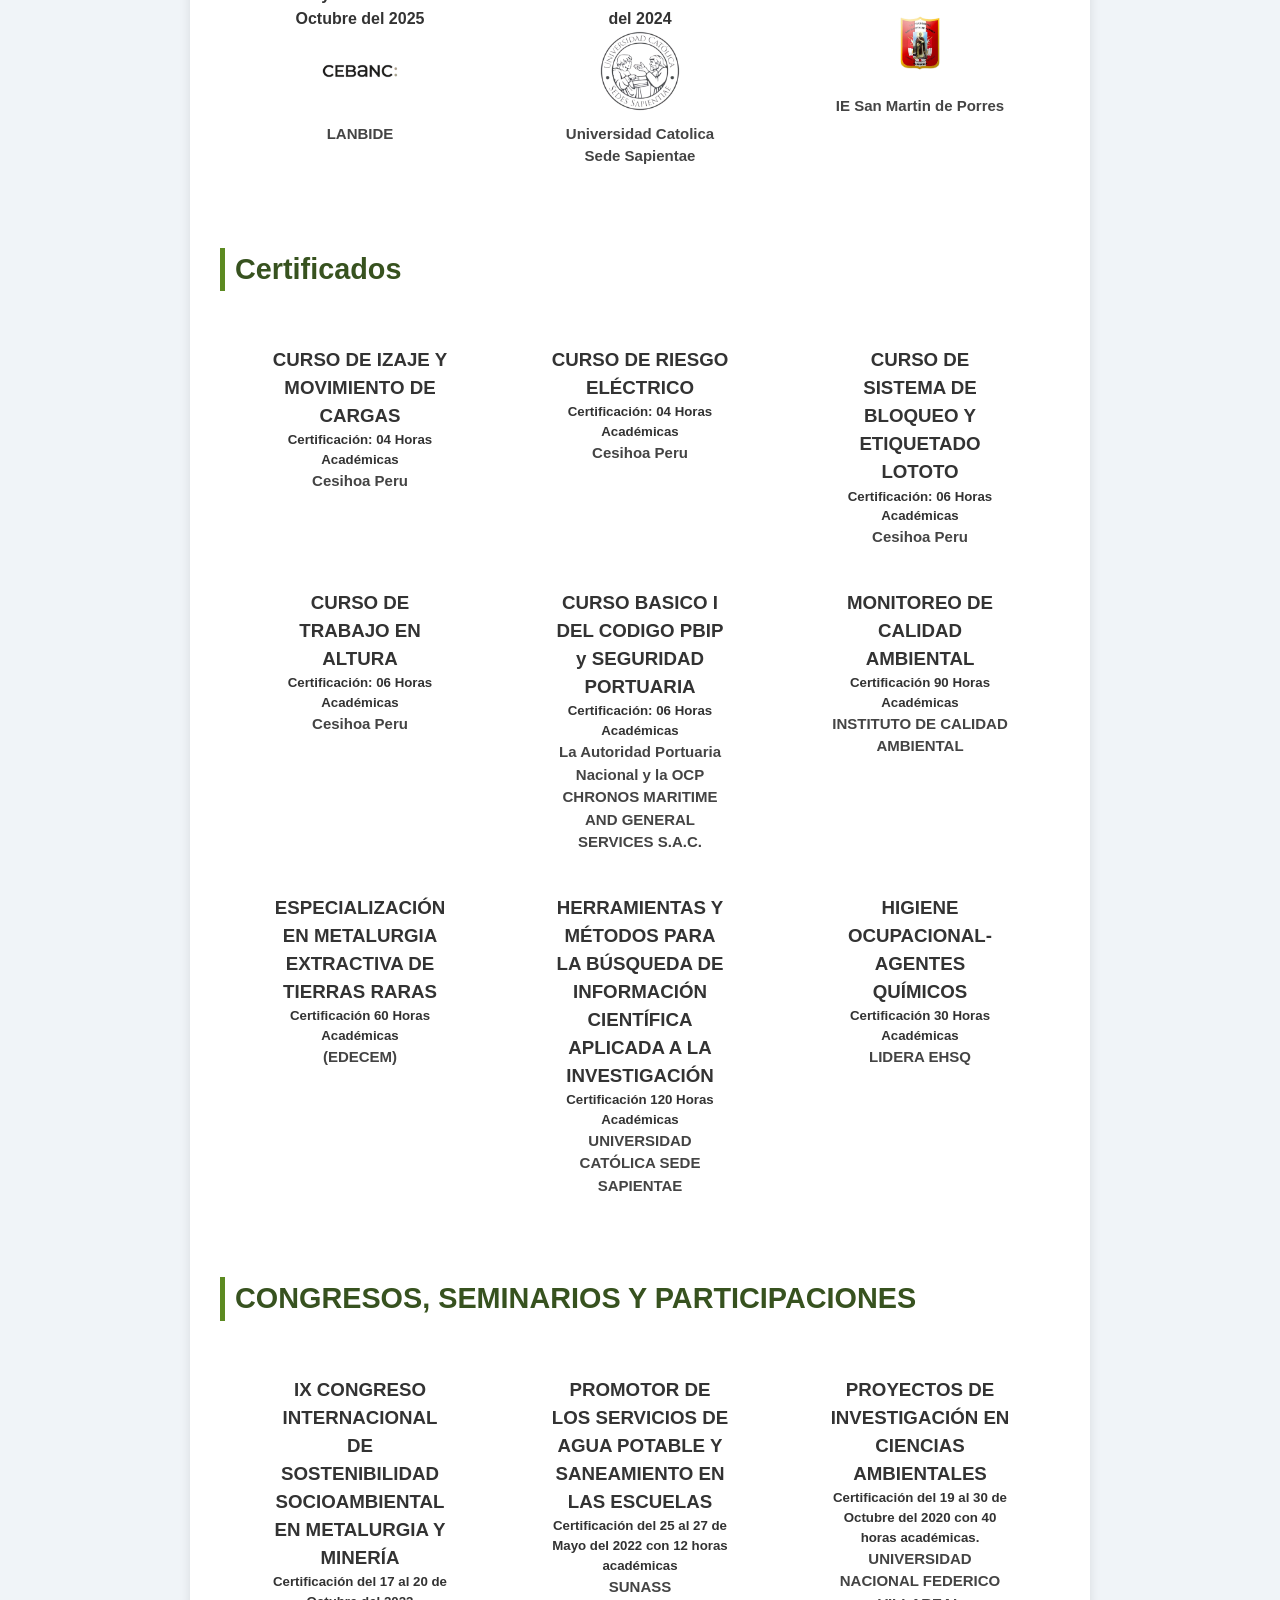
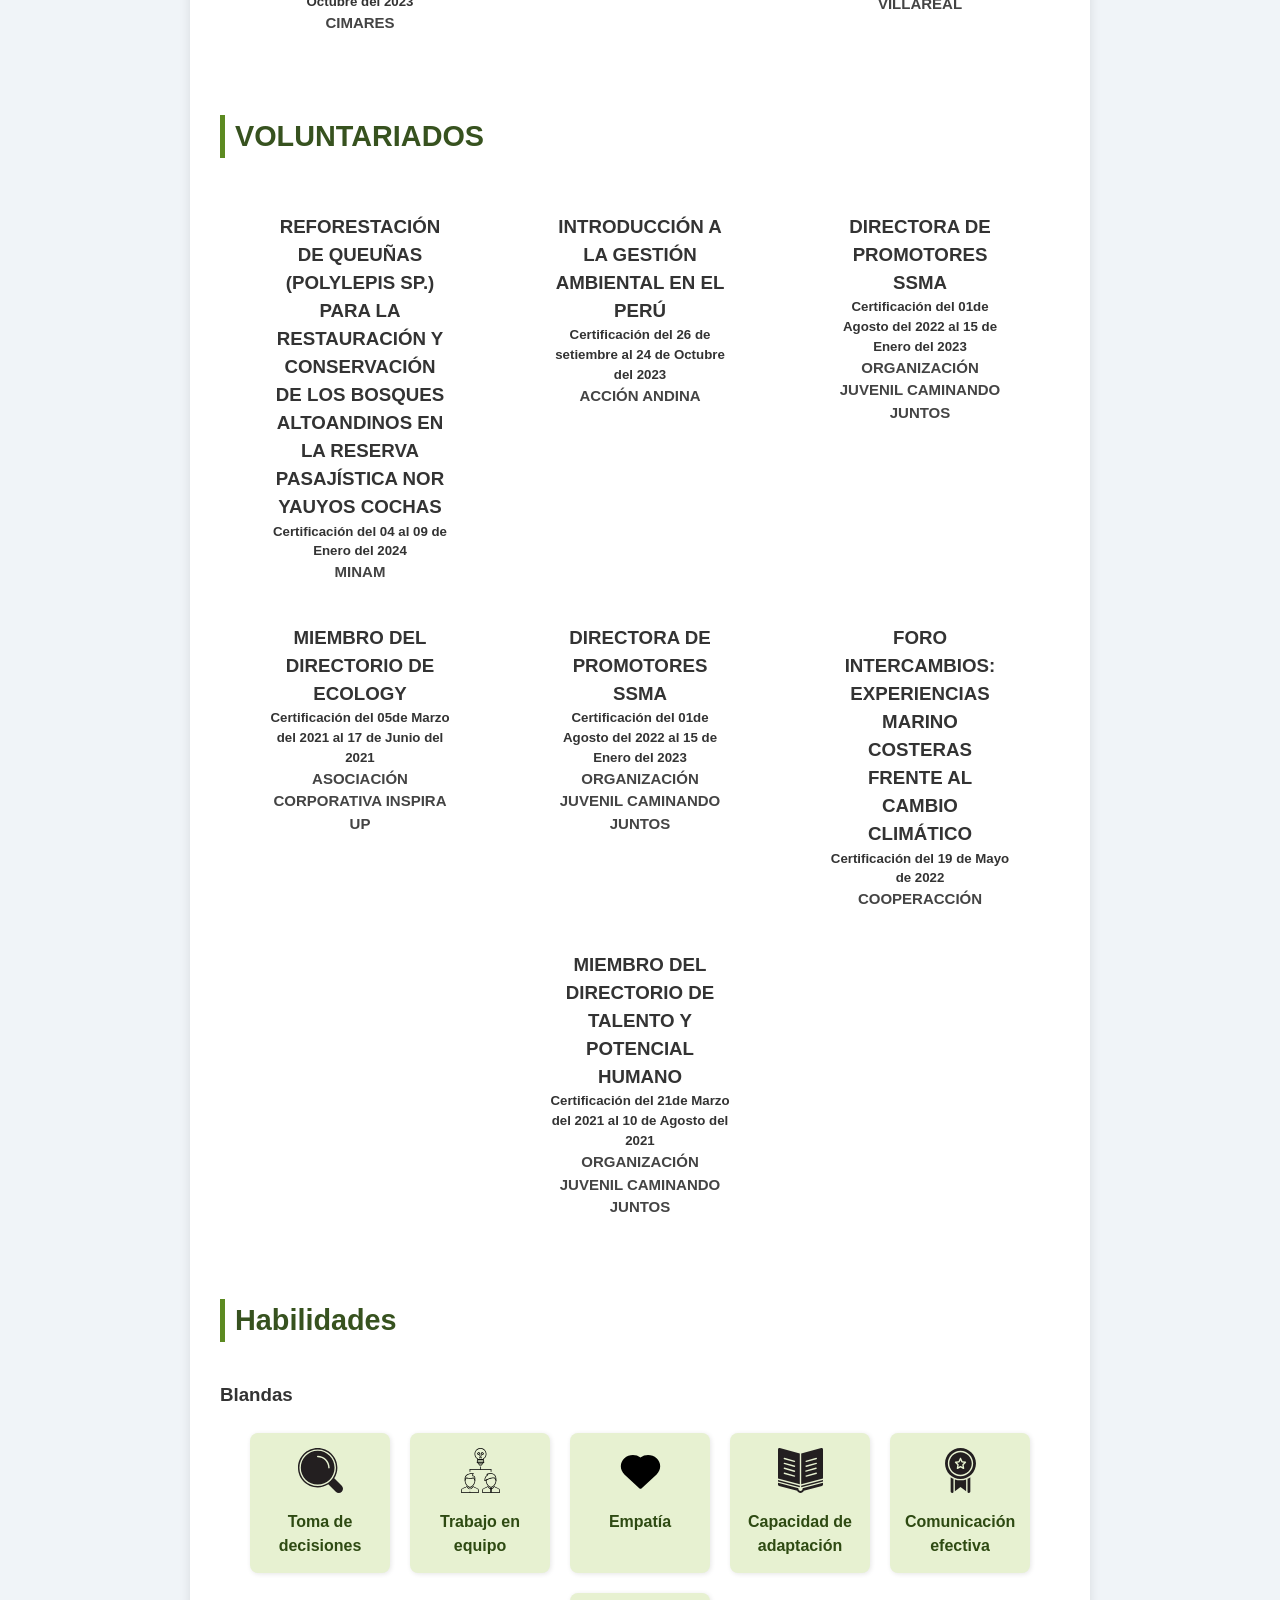
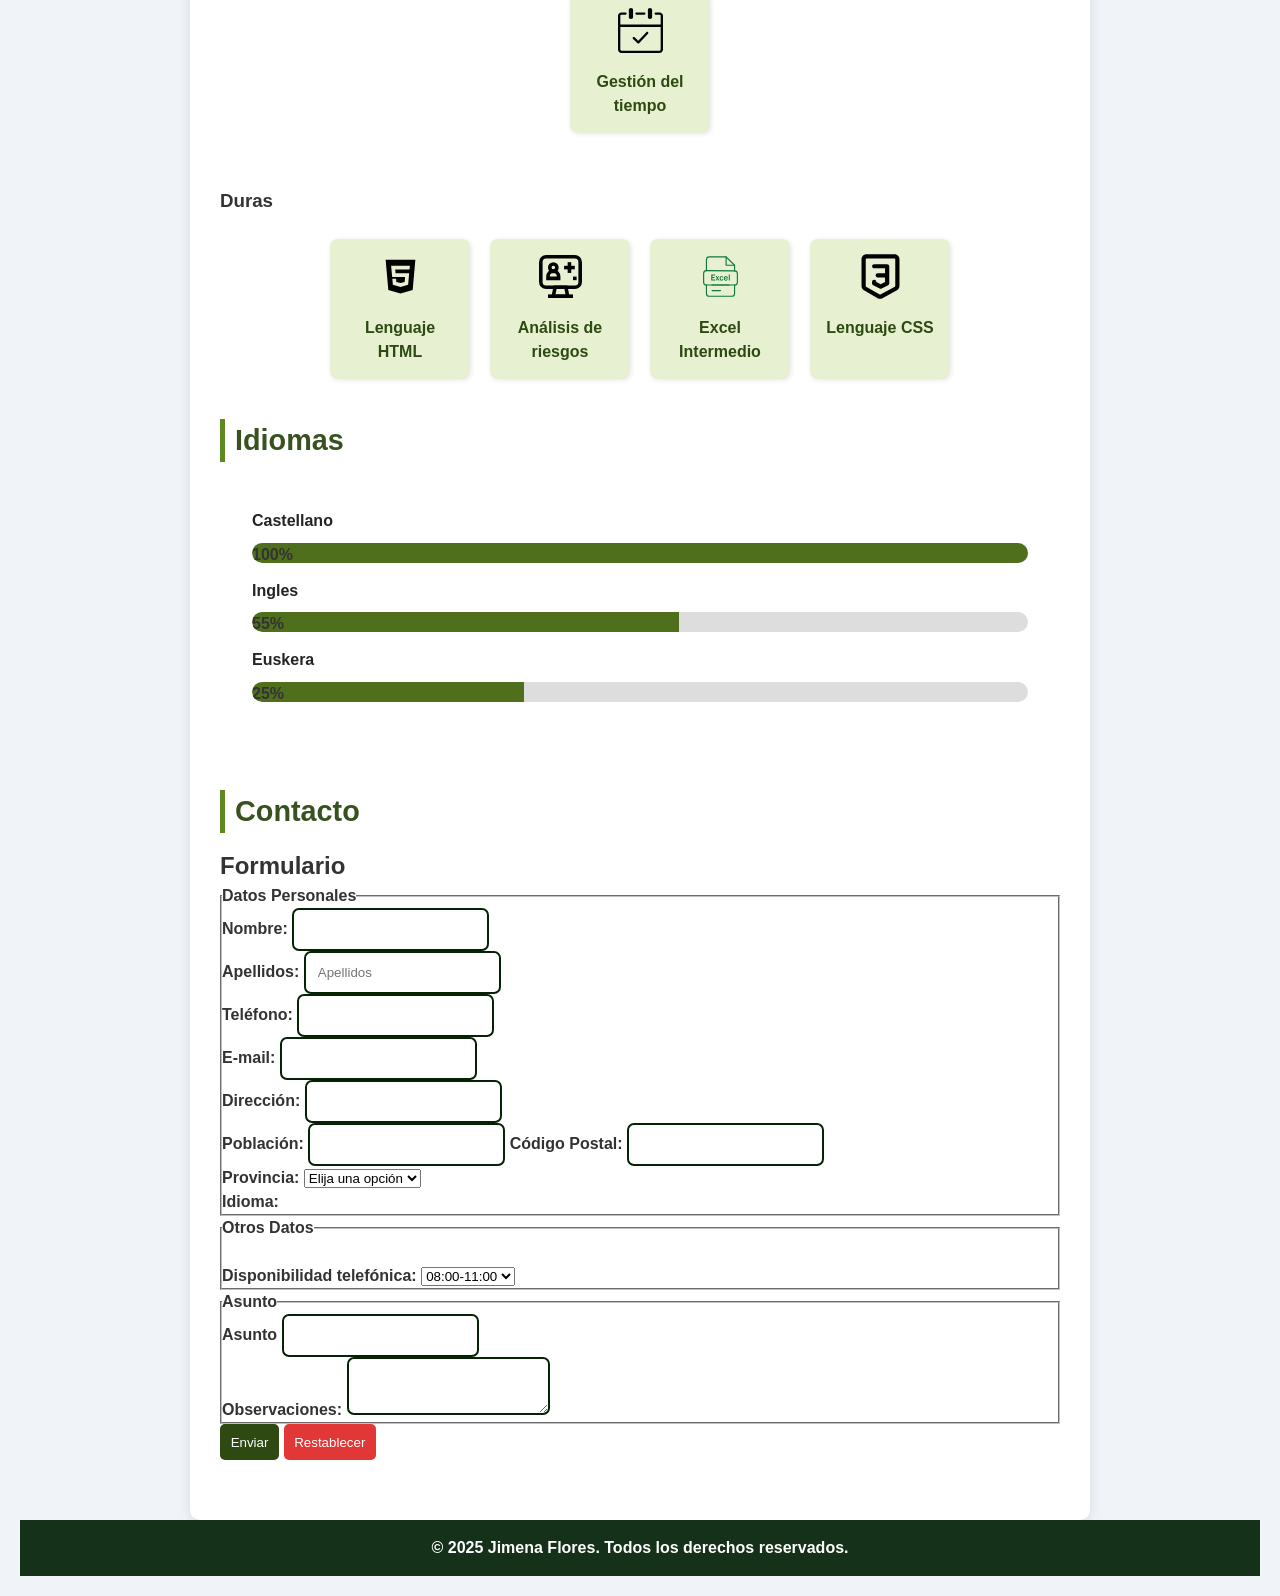
==== commit 857f38cd: "cambie el corre" ====
--- a/INDEX.html
+++ b/INDEX.html
@@ -372,13 +372,6 @@
             <fieldset id="otros">
               <legend>Otros Datos</legend>
               <br>
-              <label for="resp">Respuesta por:</label>
-              <input type="radio" name="post" id="mail" checked>
-              <label for="mail">Email</label>
-              <br>
-              <input type="radio" name="post" id="fax">
-              <label for="fax">Fax</label>
-              <br>
               <label for="Disponibilidad telefónica:">Disponibilidad telefónica:</label>
               <select name="disponibilidad" id="dispo">
                 <option value="08:00-11:00">08:00-11:00</option>
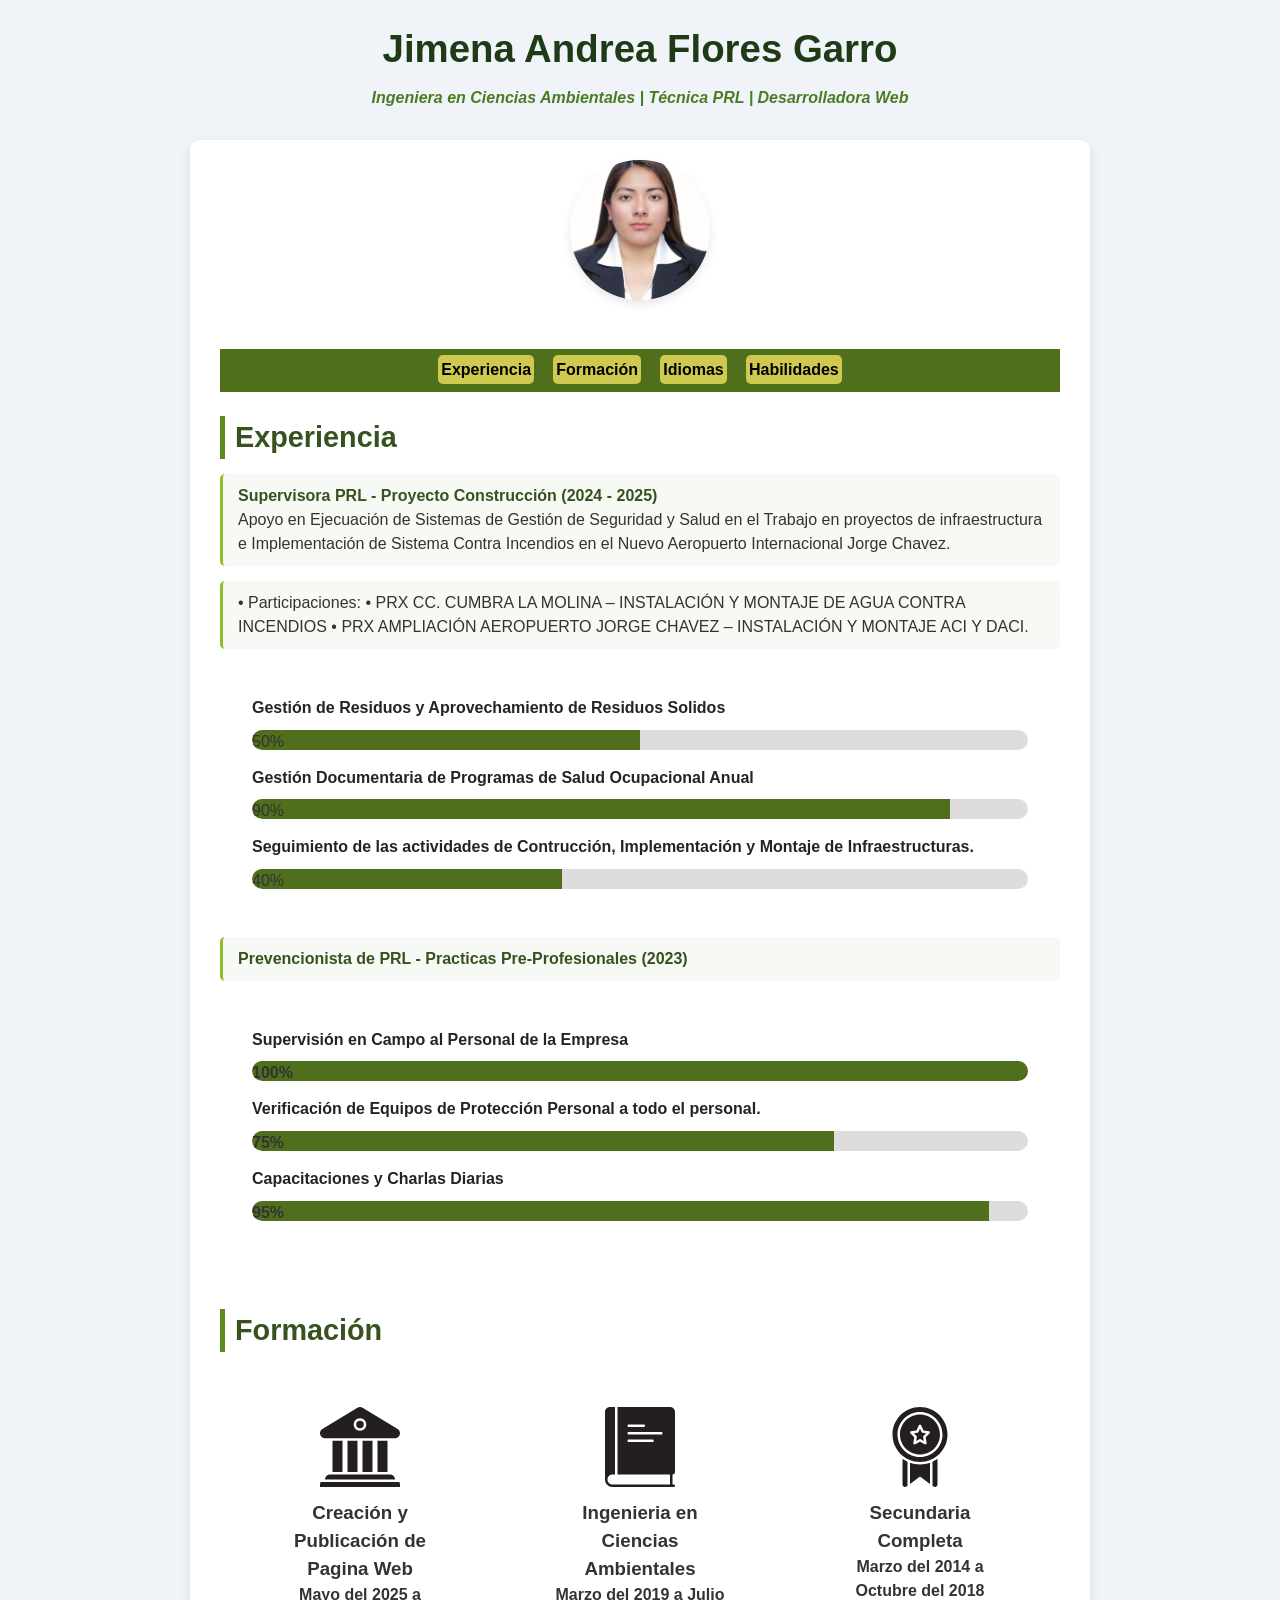
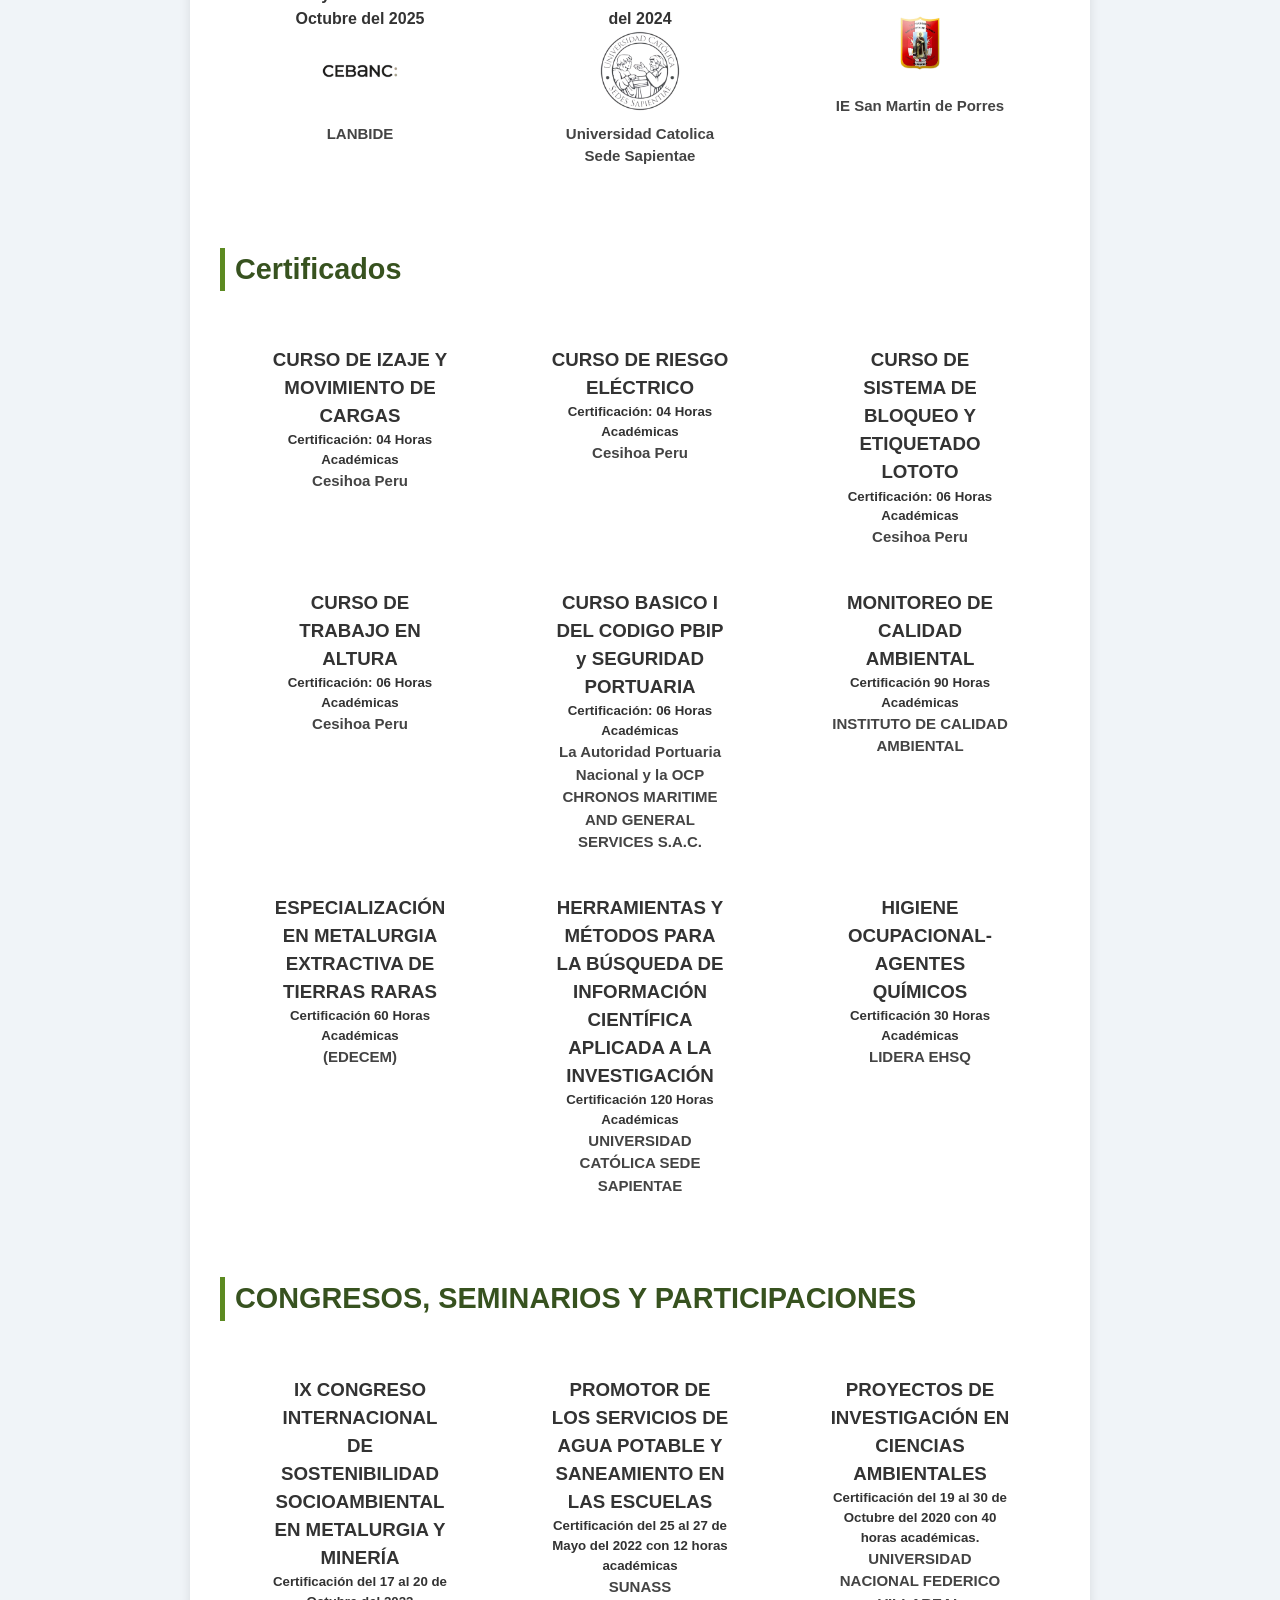
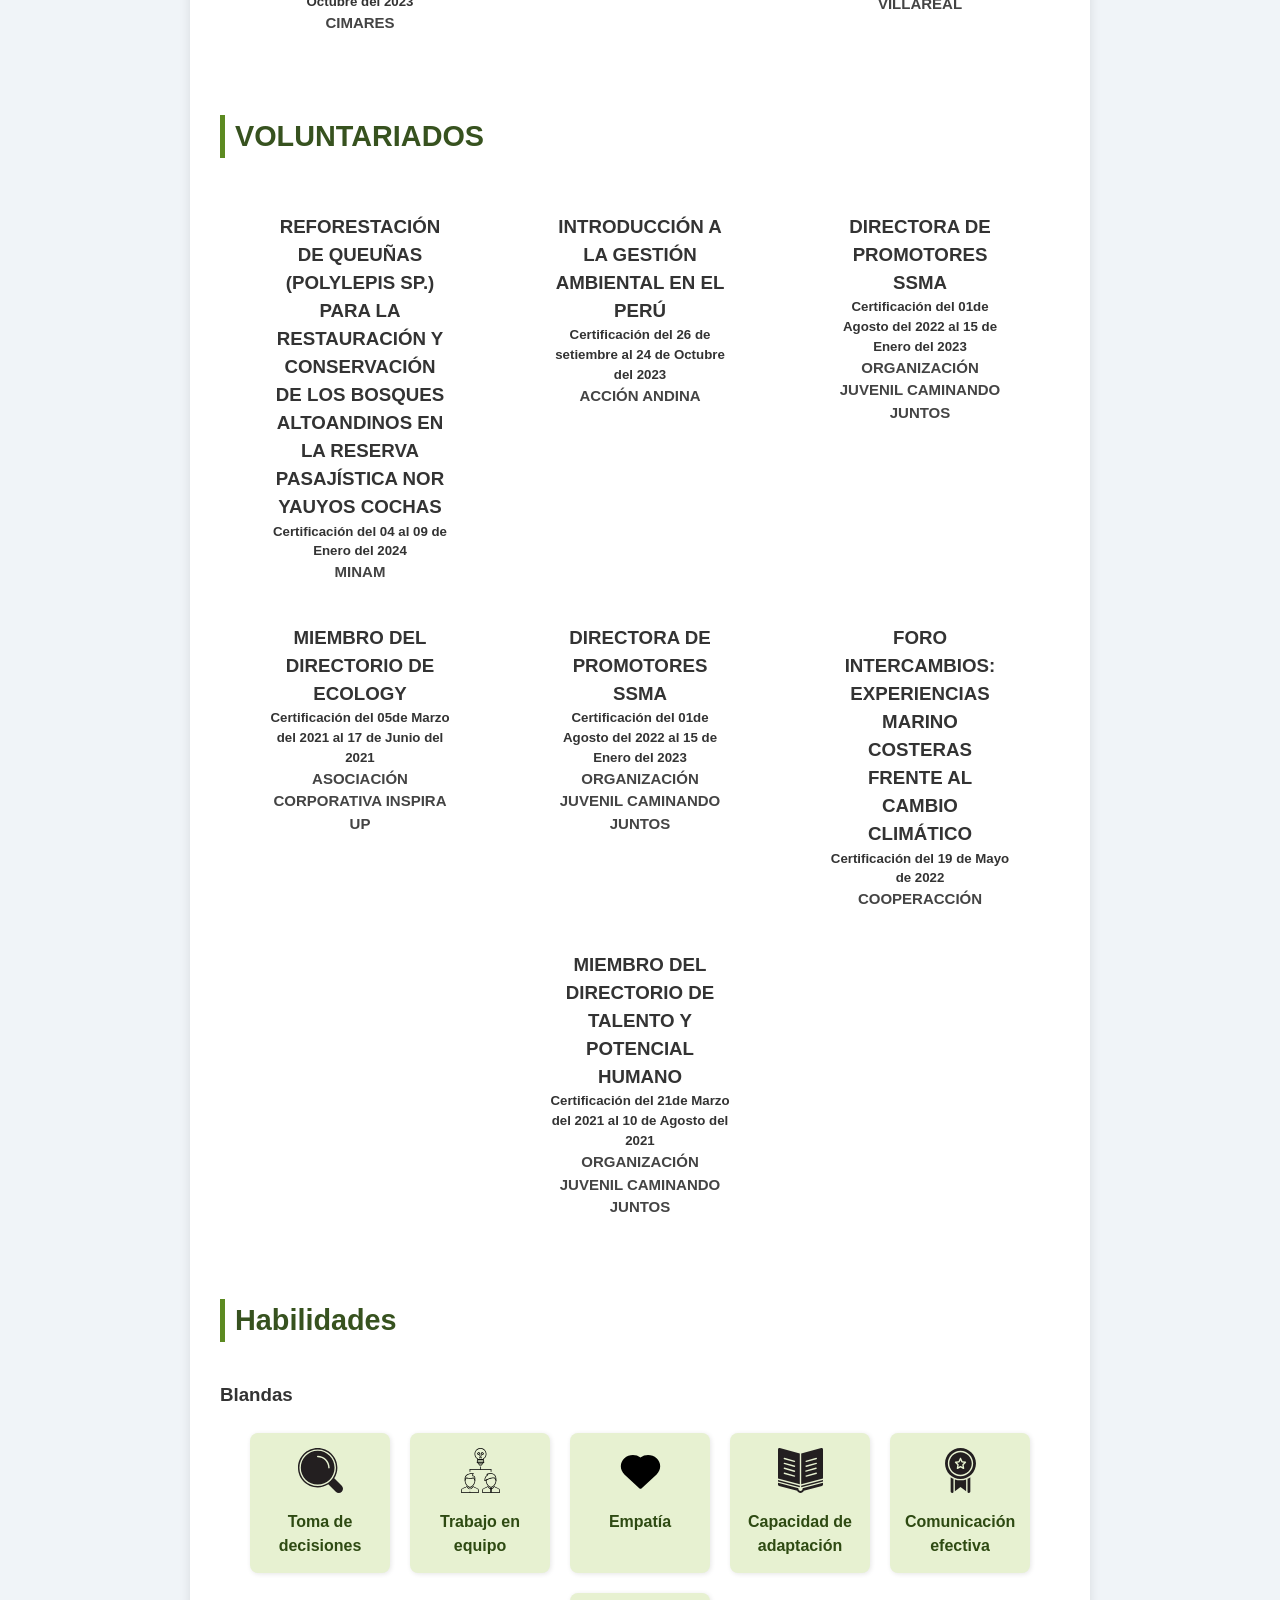
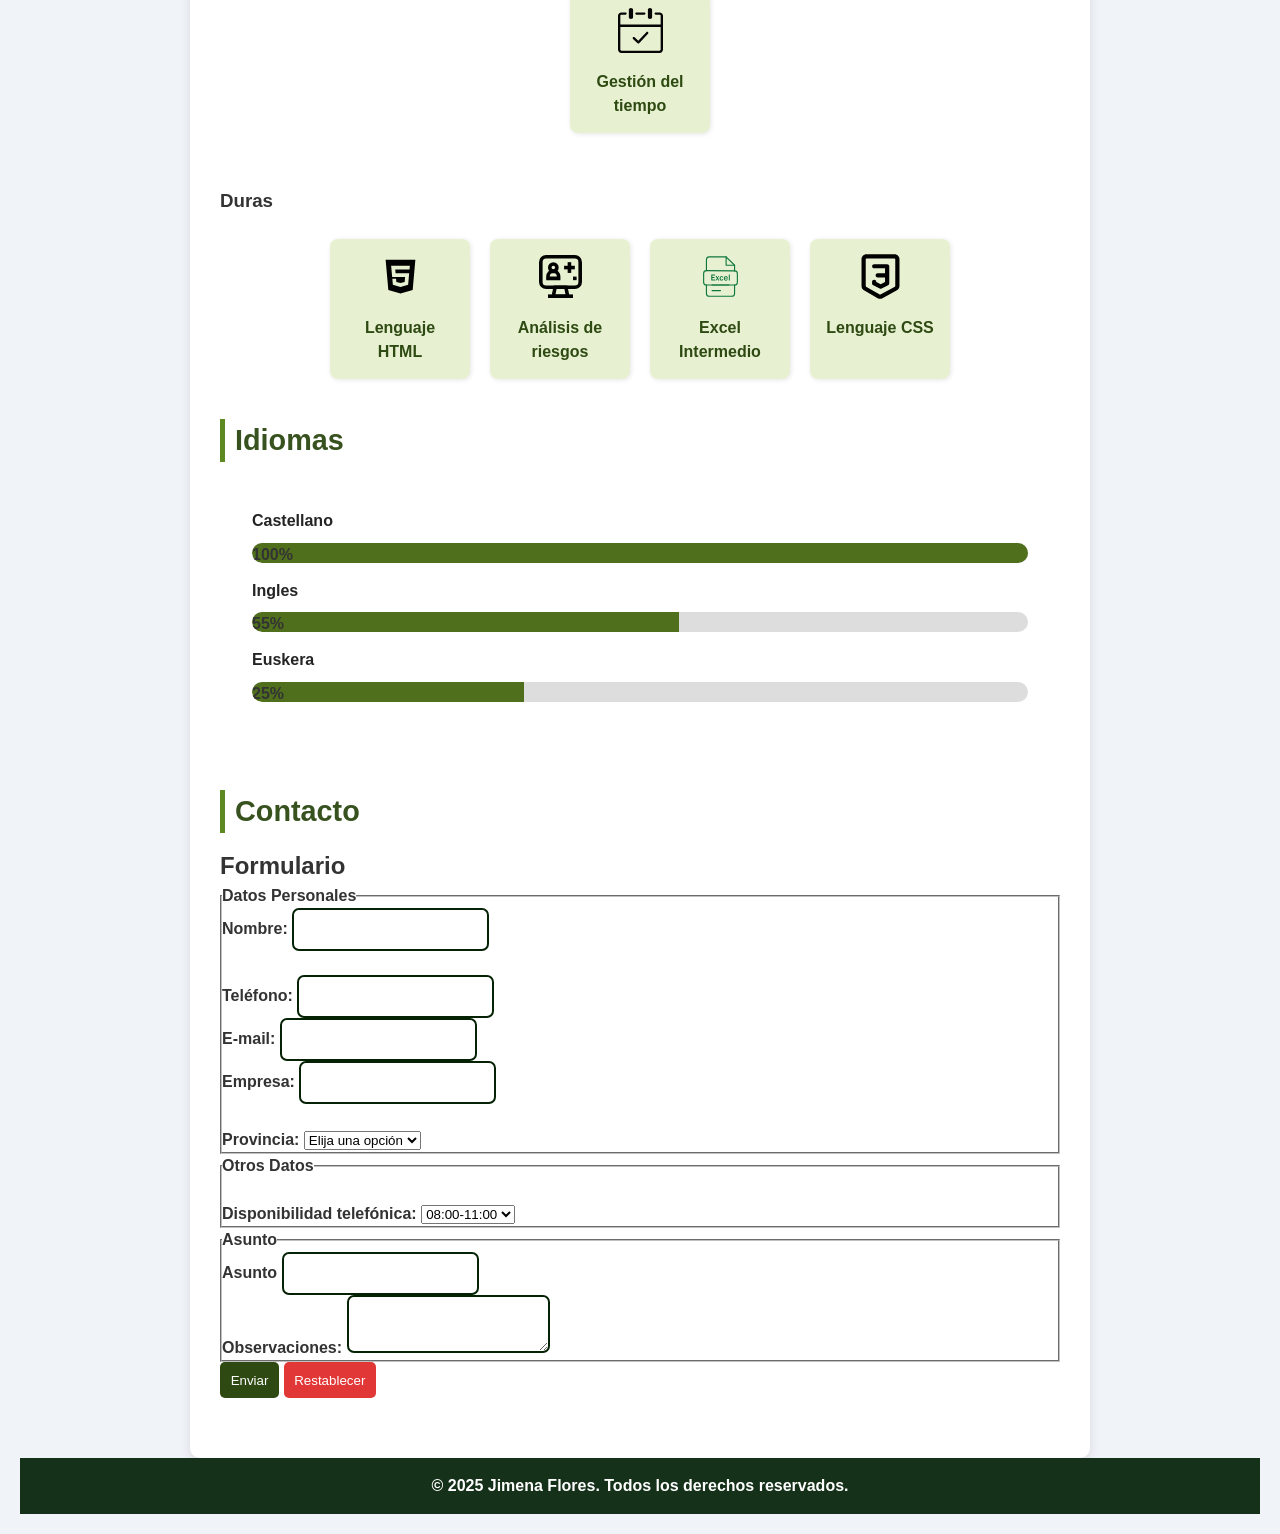
==== commit ff68ccb4: "actualice el form" ====
--- a/INDEX.html
+++ b/INDEX.html
@@ -338,8 +338,6 @@
               <label for="Nombre">Nombre:</label>
               <input type="text" name="Nombre" id="nom" required tabindex="1">
               <br>
-              <label for="Apellidos">Apellidos:</label>
-              <input type="text" name="Apellidos" id="ape" tabindex="2" placeholder="Apellidos">
               <br>
               <label for="Telefono">Teléfono:</label>
               <input type="number" name="Telefono" id="tel" required tabindex="3">
@@ -347,13 +345,9 @@
               <label for="E-mail">E-mail:</label>
               <input type="email" name="E-mail" id="ema" tabindex="4">
               <br>
-              <label for="Direccion">Dirección:</label>
-              <input type="text" name="Direccion" id="dire" tabindex="5">
-              <br>
-              <label for="Poblacion">Población:</label>
-              <input type="text" name="Población" id="poblacion" tabindex="6">
-              <label for="Codigo Postal">Código Postal:</label>
-              <input type="number" name="Código Postal" id="codpost" tabindex="7">
+              <label for="E-mail">Empresa:</label>
+              <input type="text" name="Nombre de Empresa" id="emp" tabindex="5">
+              <br>
               <br>
               <label for="provincia">Provincia:</label>
               
@@ -363,9 +357,6 @@
               <option value="barcelona">Barcelona</option>
               <option value="madrid">Madrid</option>
               </select>
-      
-              <br>
-              <label for="Provincia">Idioma:</label>
               <br>
               </div>
             </fieldset>
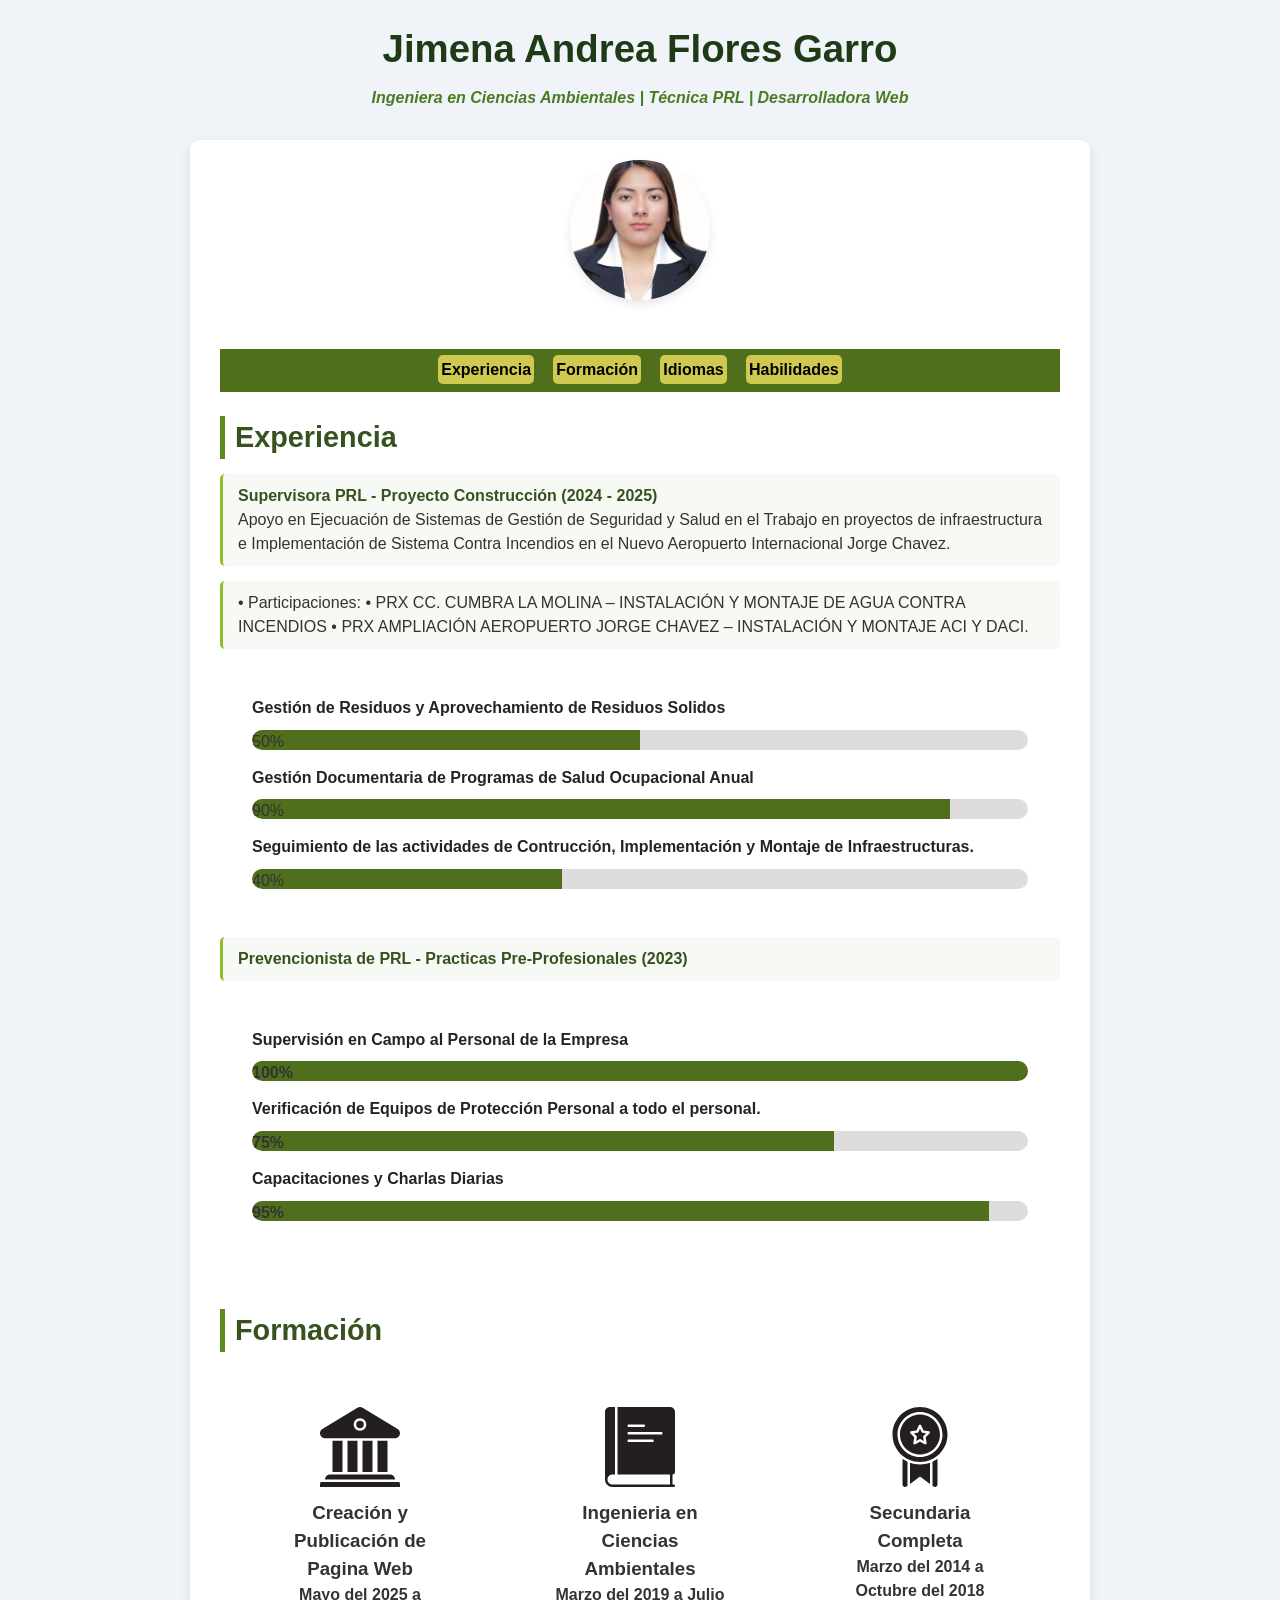
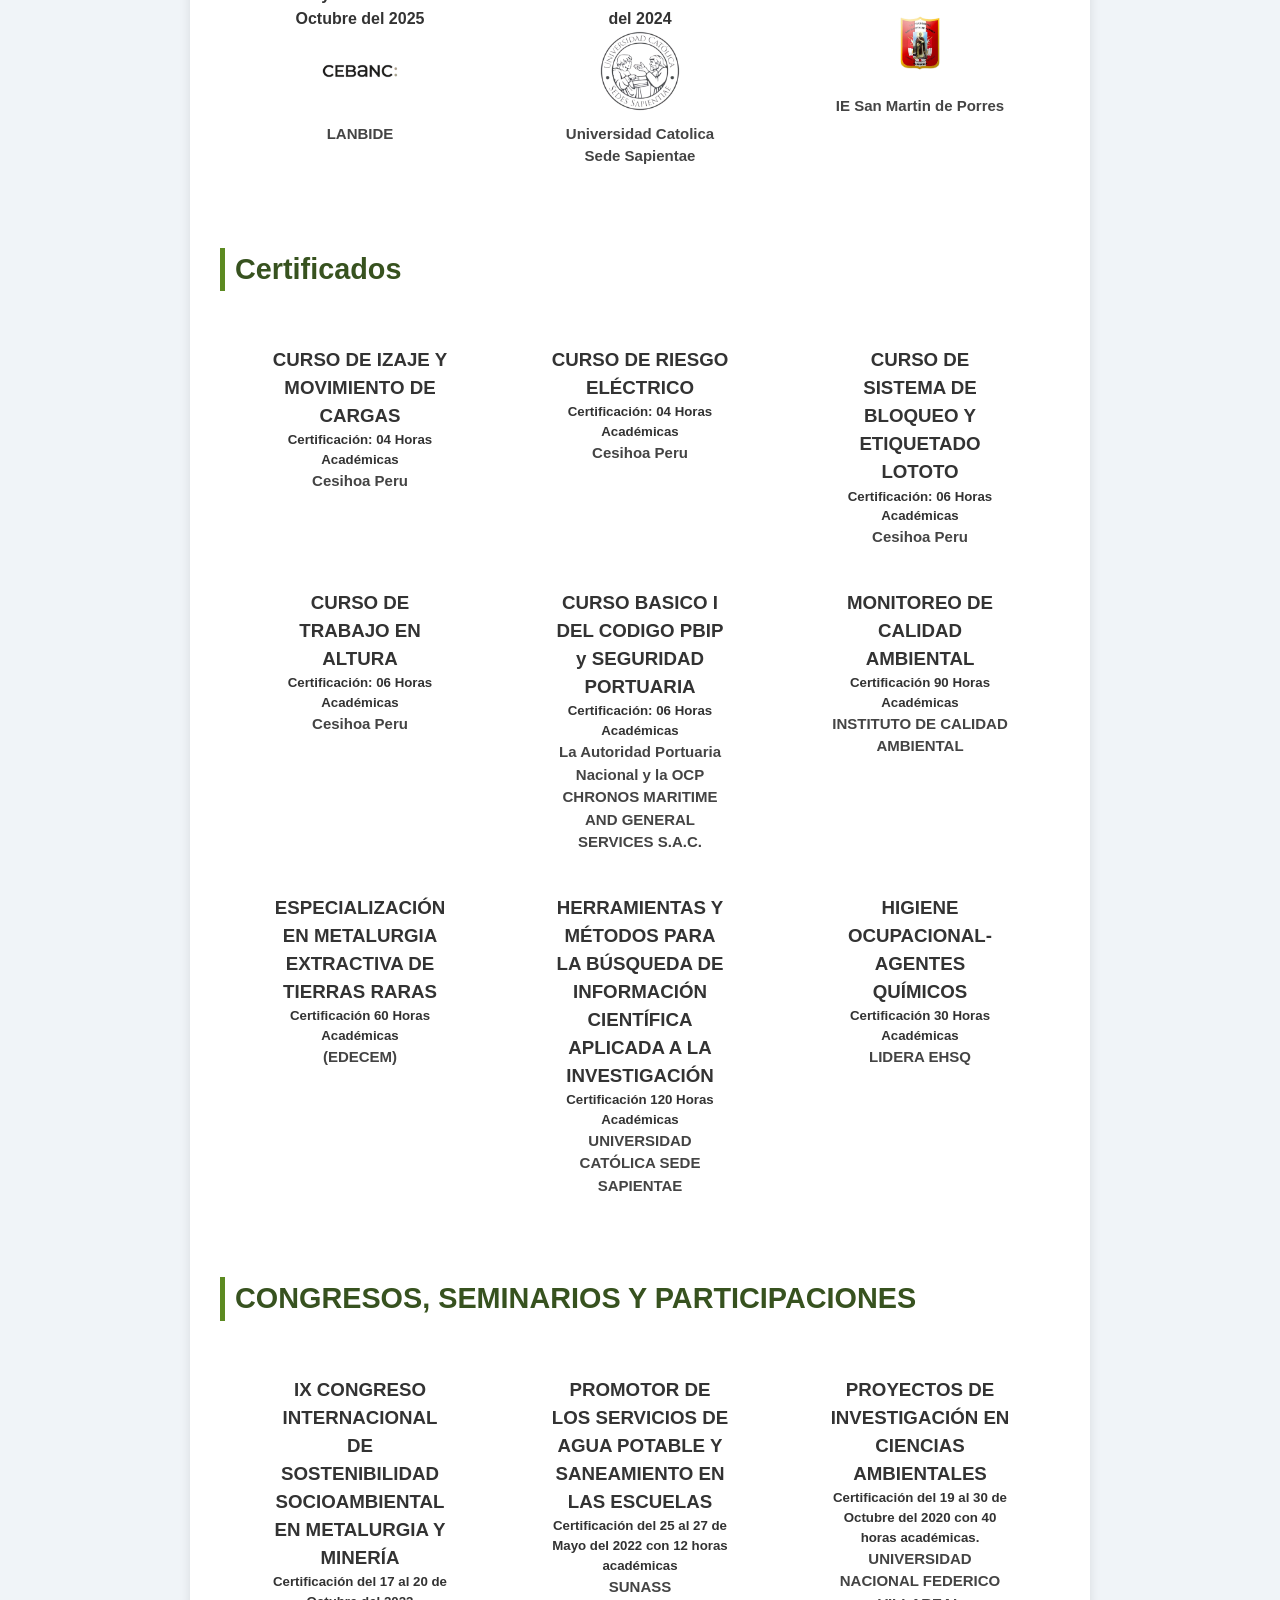
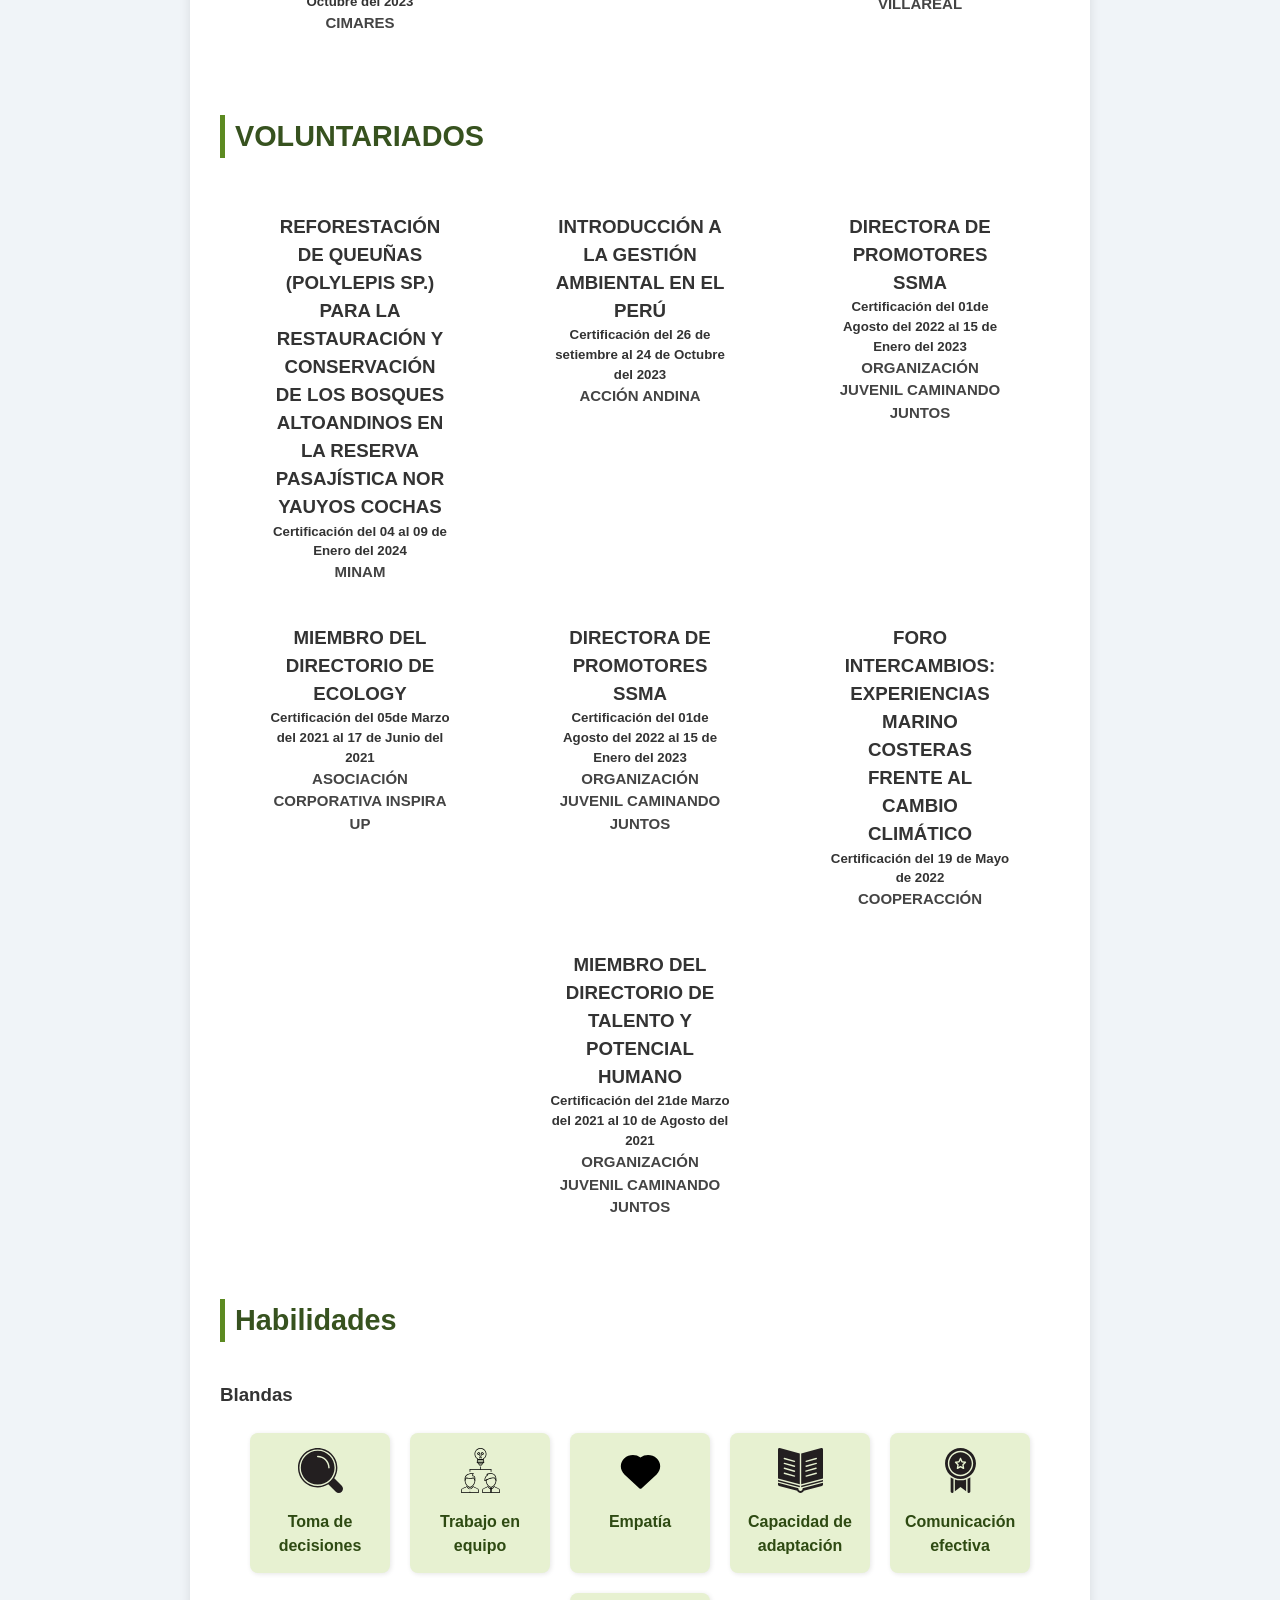
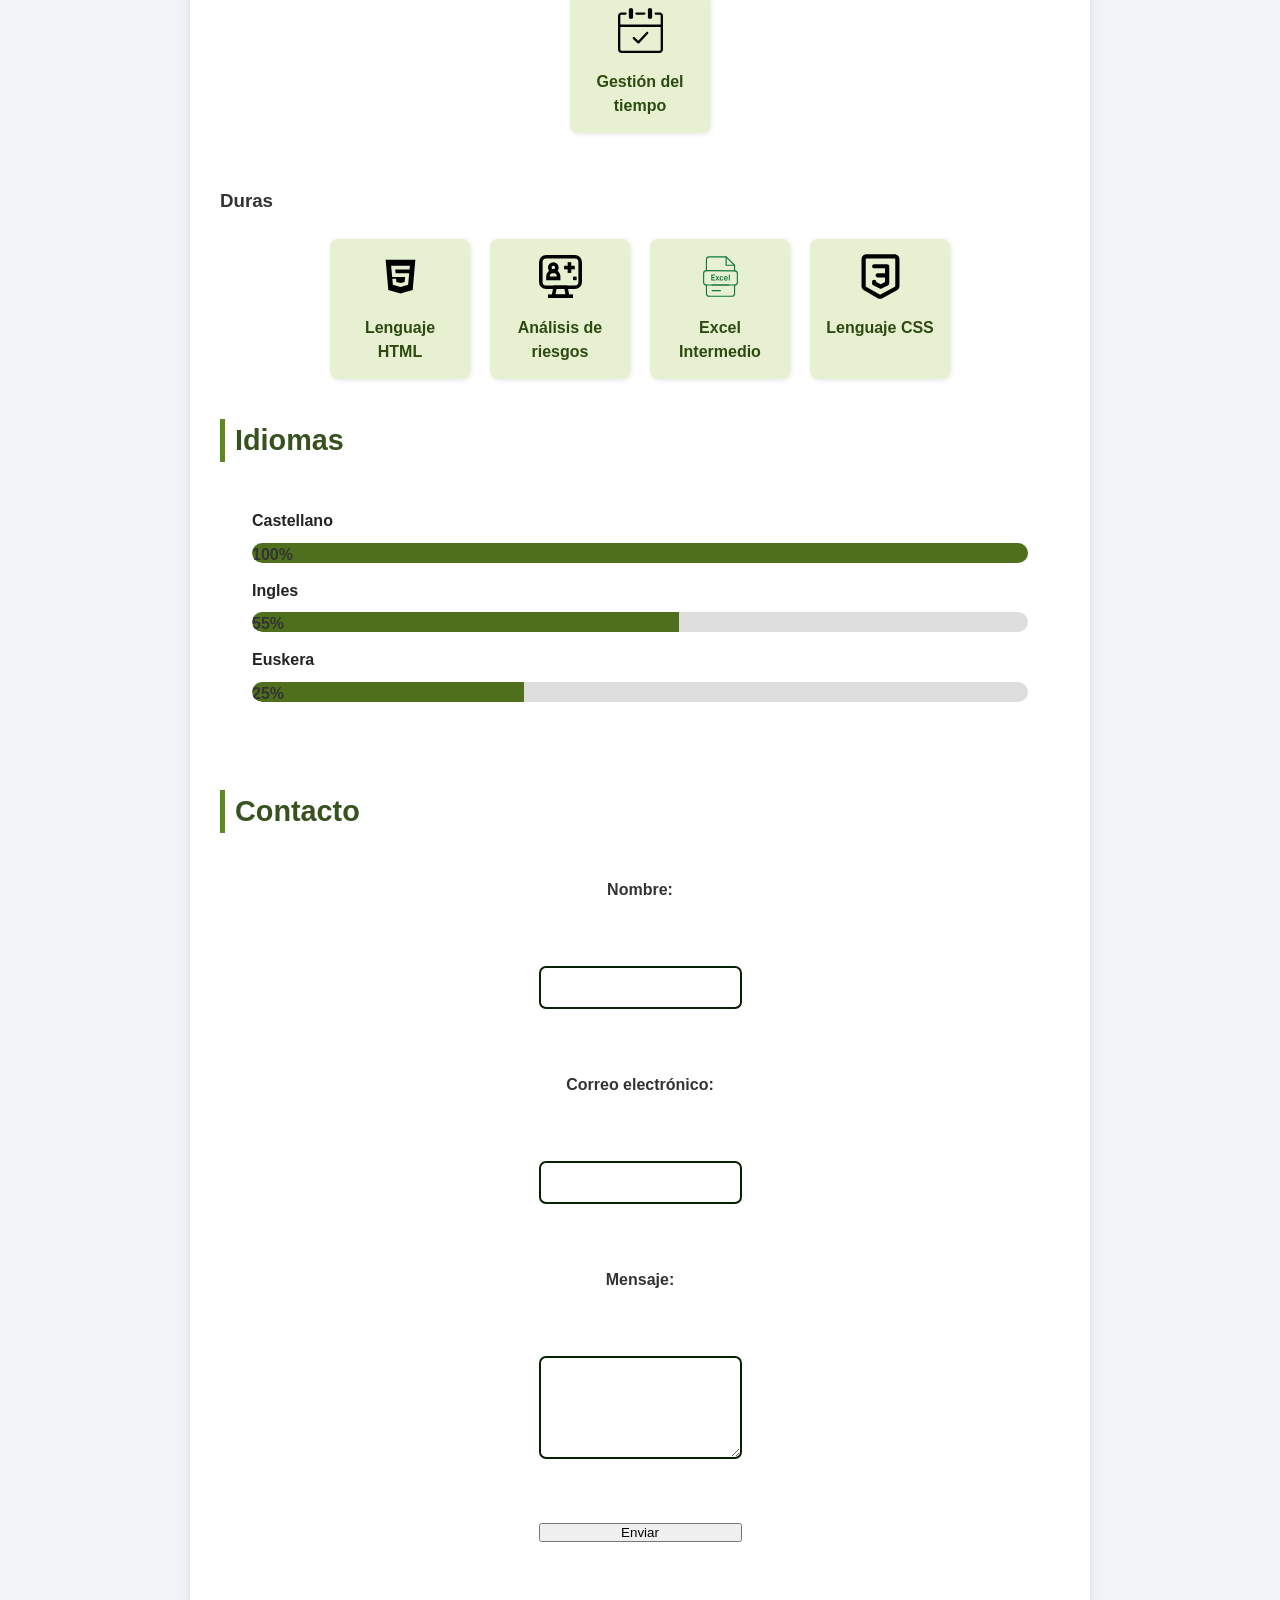
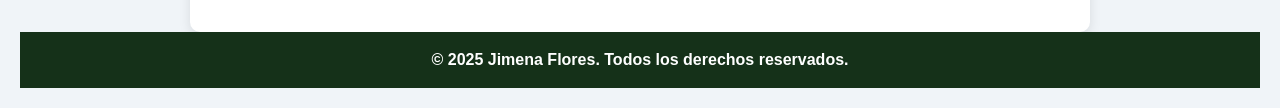
==== commit 61fc37e2: "edicion en html del form" ====
--- a/INDEX.html
+++ b/INDEX.html
@@ -316,7 +316,7 @@
     <!--Contacto -->
     <section id="contacto">
       <h2>Contacto</h2>
-      <!-- <div class="pasos-resumen">
+      <div class="pasos-resumen">
           <form action="https://formspree.io/f/tu-codigo" method="POST">
             <label for="nombre">Nombre:</label>
             <input type="text" id="nombre" name="nombre" required>
@@ -329,57 +329,7 @@
         
             <button type="submit">Enviar</button>
           </form>
-      </div> -->
-      <div id="container">
-        <h1>Formulario</h1>
-          <form id="form1" name="form1" method="post" action="mailto:jfgarro13@gmail.com">
-            <fieldset>
-              <legend>Datos Personales</legend>
-              <label for="Nombre">Nombre:</label>
-              <input type="text" name="Nombre" id="nom" required tabindex="1">
-              <br>
-              <br>
-              <label for="Telefono">Teléfono:</label>
-              <input type="number" name="Telefono" id="tel" required tabindex="3">
-              <br>
-              <label for="E-mail">E-mail:</label>
-              <input type="email" name="E-mail" id="ema" tabindex="4">
-              <br>
-              <label for="E-mail">Empresa:</label>
-              <input type="text" name="Nombre de Empresa" id="emp" tabindex="5">
-              <br>
-              <br>
-              <label for="provincia">Provincia:</label>
-              
-              <select name="porvincia" id="provincia">
-              <option value="ninguna">Elija una opción</option>
-              <option value="gipuzkoa">Gipuzkoa</option>
-              <option value="barcelona">Barcelona</option>
-              <option value="madrid">Madrid</option>
-              </select>
-              <br>
-              </div>
-            </fieldset>
-            <fieldset id="otros">
-              <legend>Otros Datos</legend>
-              <br>
-              <label for="Disponibilidad telefónica:">Disponibilidad telefónica:</label>
-              <select name="disponibilidad" id="dispo">
-                <option value="08:00-11:00">08:00-11:00</option>
-                <option value="11:00-15:00">11:00-15:00</option>
-                <option value="16:00-20:00">16:00-20:00</option>	
-              </select>
-            </fieldset>
-            <fieldset>
-              <legend>Asunto</legend>
-              <label for="asunto">Asunto</label>
-              <input type="text" name="asunto" id="asun" tabindex="9" class="gris">
-              <br>
-              <label for="observaciones">Observaciones:</label>
-              <textarea name="Observaciones" id="obs"></textarea> 		
-            </fieldset>
-            <input type="submit" name="enviar" id="enviar" value="Enviar" class="button">
-            <input type="reset" name="restablecer" id="restablecer" value="Restablecer" class="restablecer">
+      </div> 
       
           </form>
         </div>
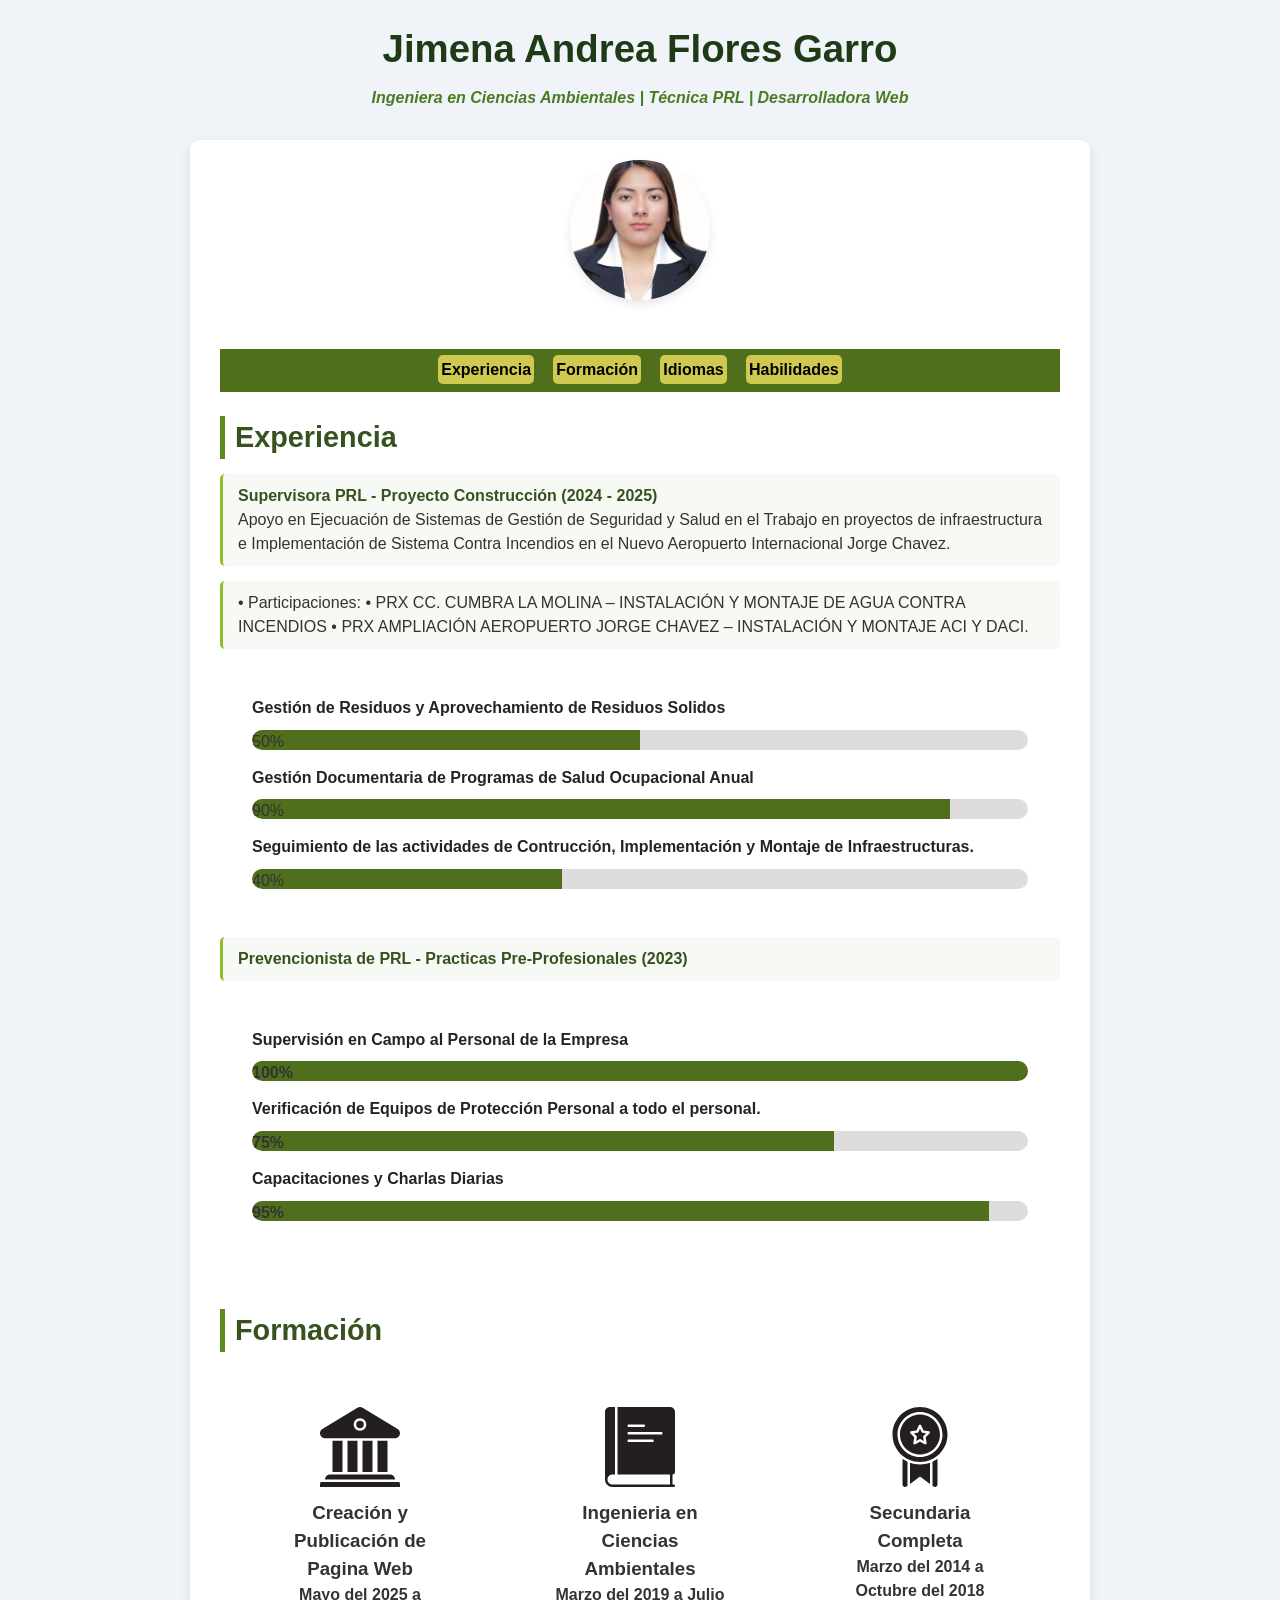
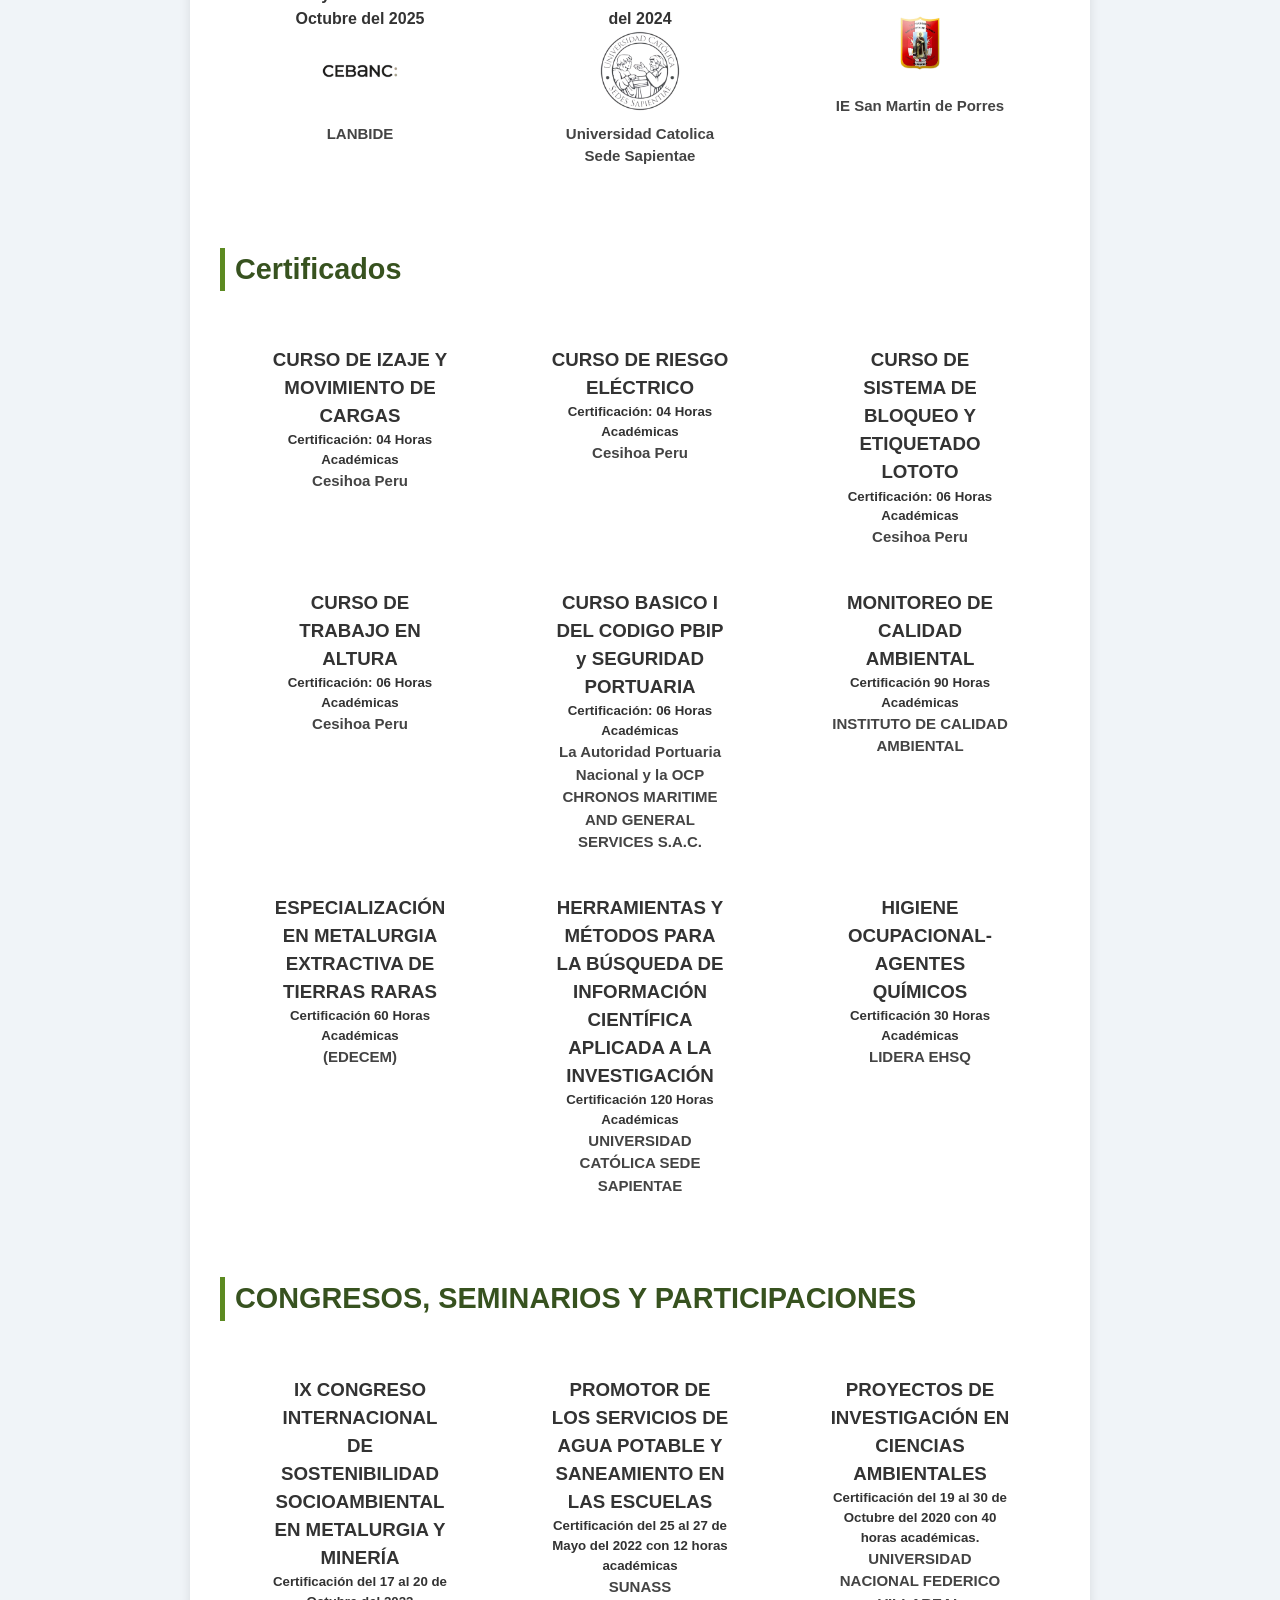
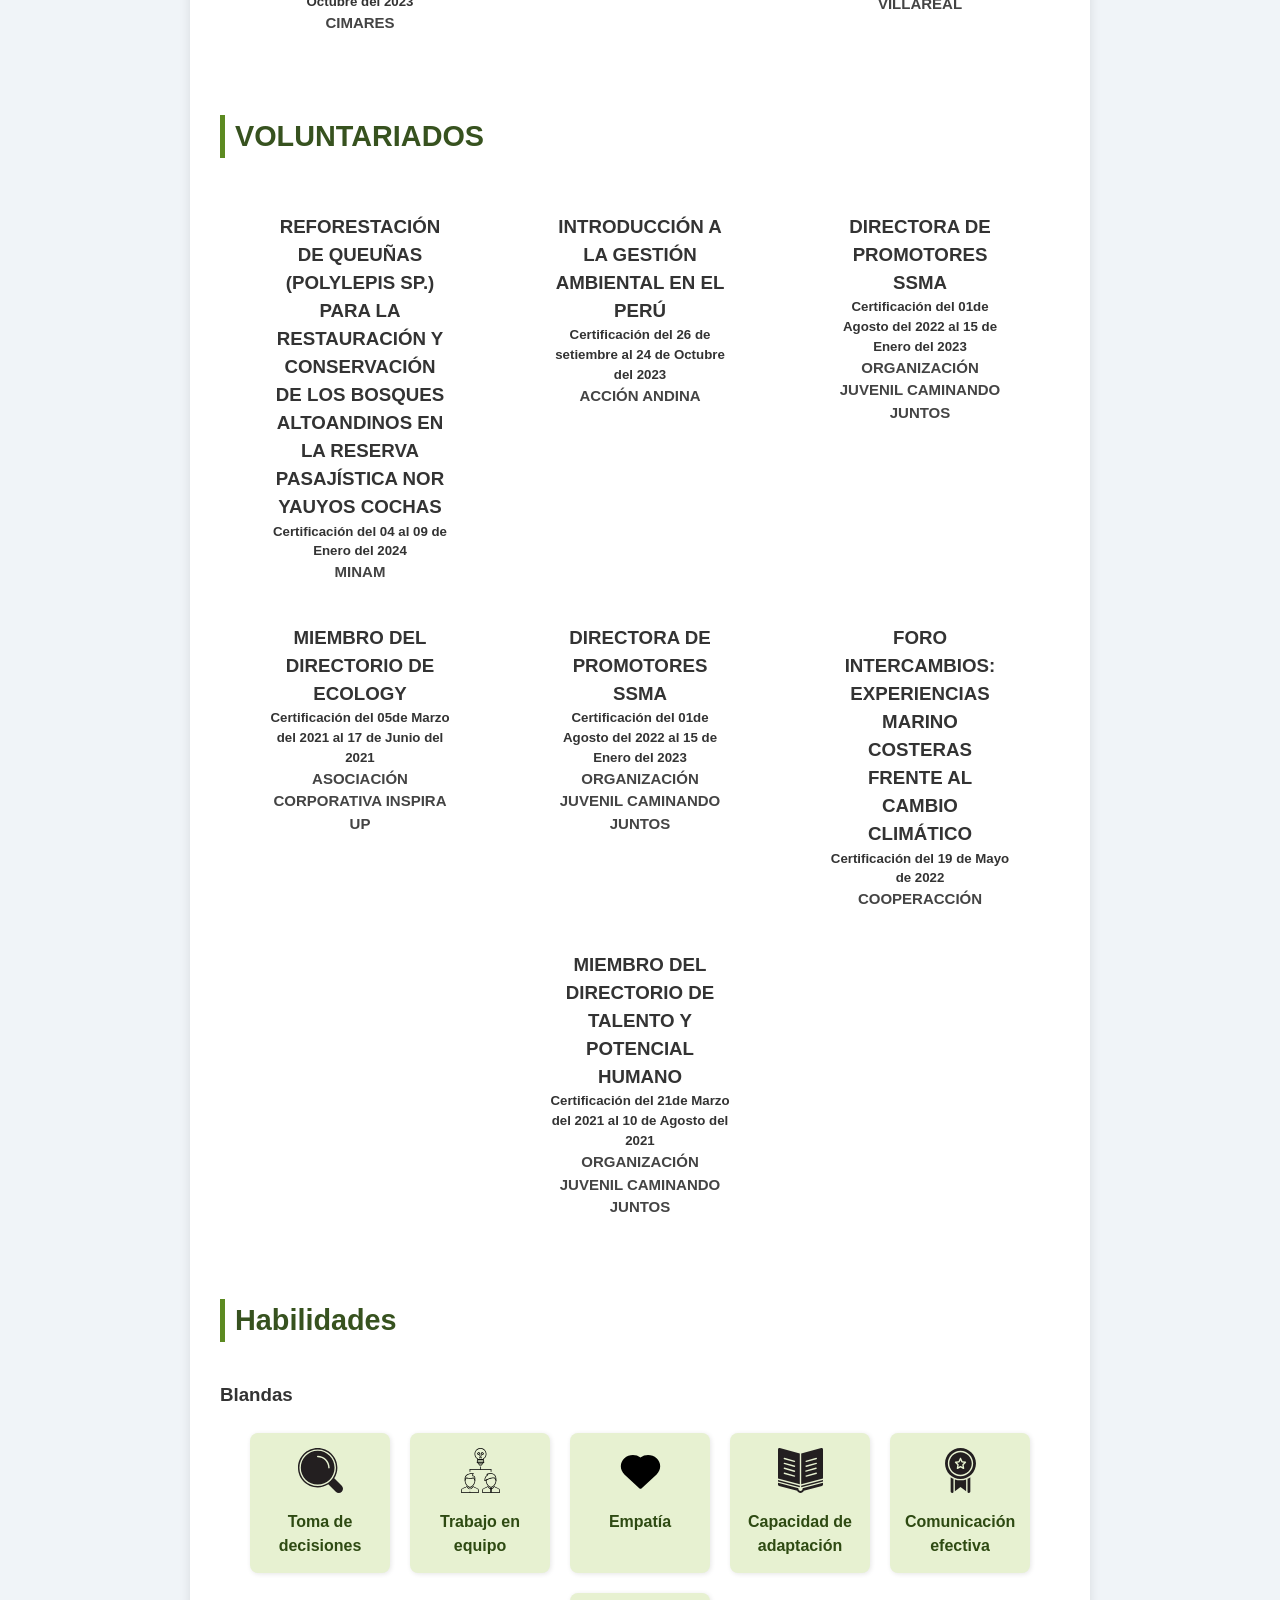
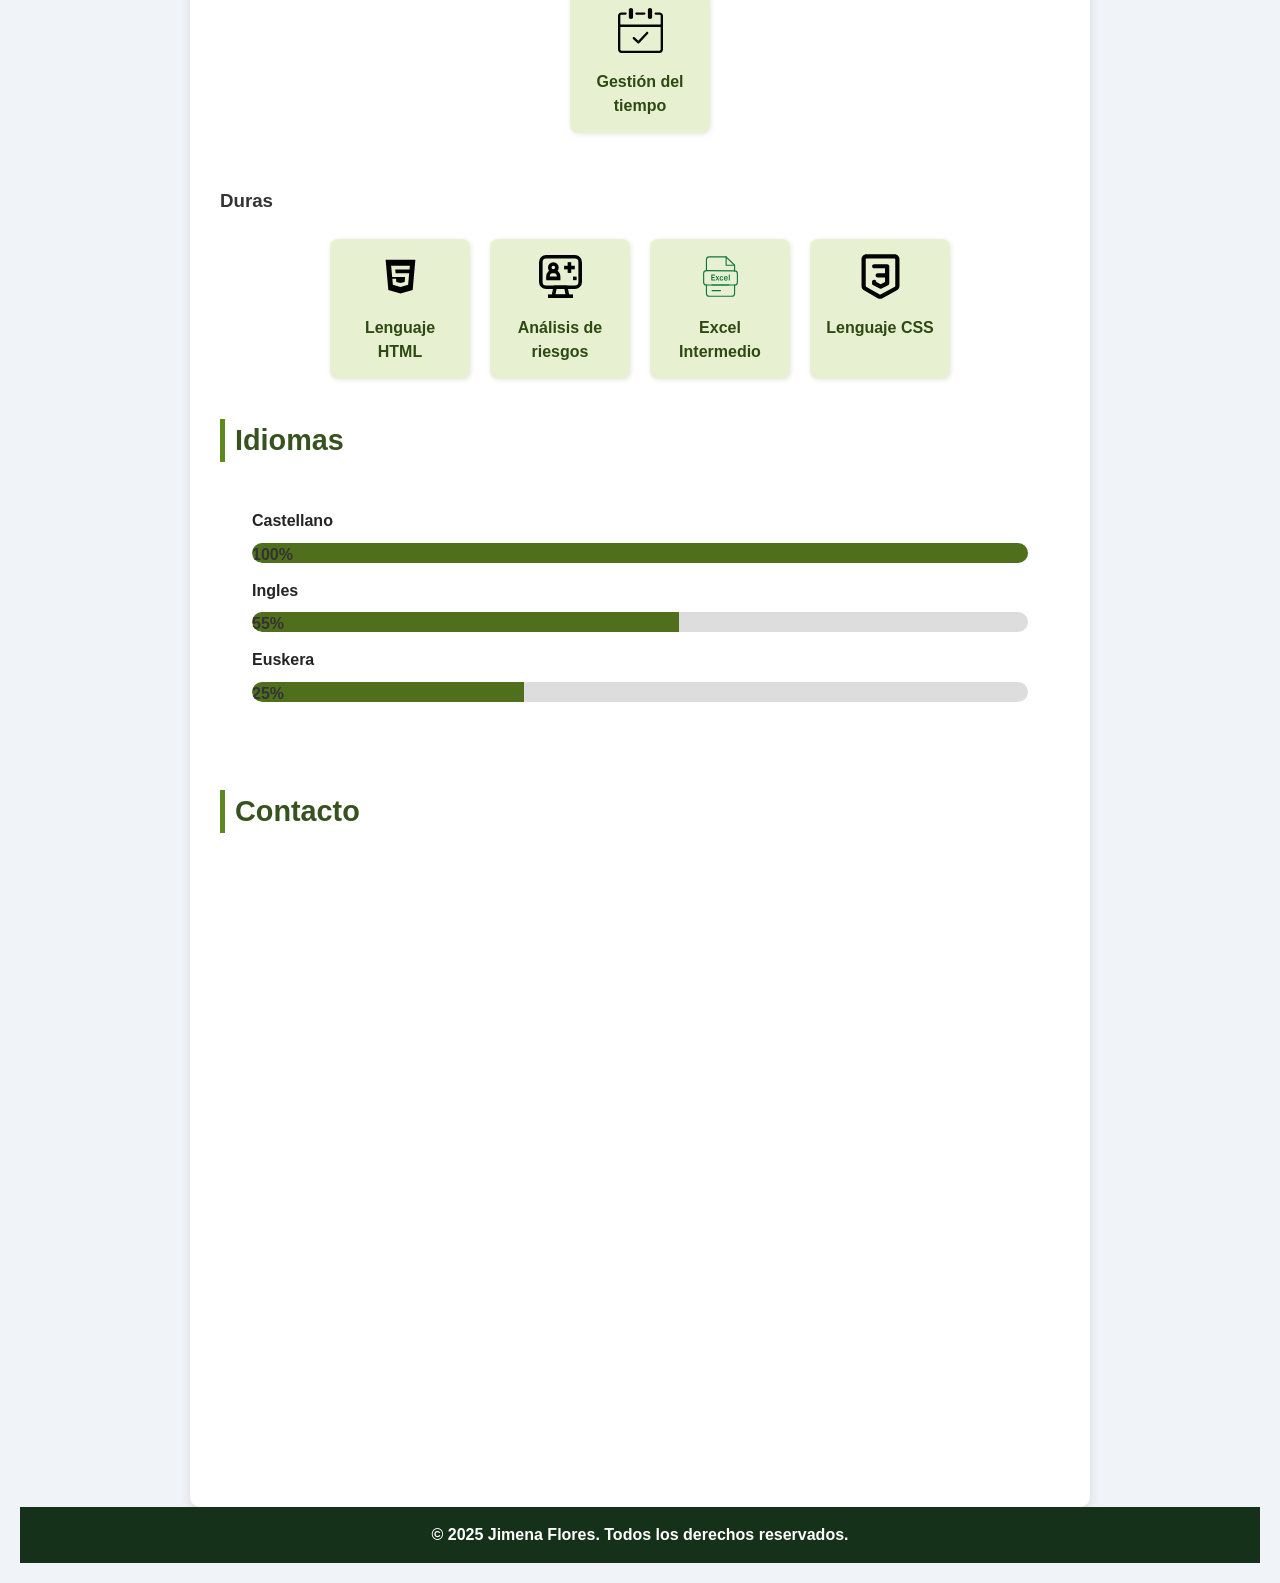
==== commit 208a0aaf: "añadi mi form en inframe" ====
--- a/INDEX.html
+++ b/INDEX.html
@@ -317,20 +317,17 @@
     <section id="contacto">
       <h2>Contacto</h2>
       <div class="pasos-resumen">
-          <form action="https://formspree.io/f/tu-codigo" method="POST">
-            <label for="nombre">Nombre:</label>
-            <input type="text" id="nombre" name="nombre" required>
-        
-            <label for="email">Correo electrónico:</label>
-            <input type="email" id="email" name="email" required>
-        
-            <label for="mensaje">Mensaje:</label>
-            <textarea id="mensaje" name="mensaje" rows="5" required></textarea>
-        
-            <button type="submit">Enviar</button>
-          </form>
+
+          
+          <iframe id="JotFormIFrame-251684915682367" title="CONTACTAME PROFESIONALMENTE"
+              onload="window.parent.scrollTo(0,0)" allowtransparency="true" allow="geolocation; microphone; camera; fullscreen; payment"
+              src="https://form.jotform.com/251684915682367" frameborder="0" style="min-width:100%;max-width:100%;height:539px;border:none;"
+              scrolling="no">
+          </iframe>
+          <script src='https://cdn.jotfor.ms/s/umd/latest/for-form-embed-handler.js'></script>
+          <script>window.jotformEmbedHandler("iframe[id='JotFormIFrame-251684915682367']", "https://form.jotform.com/")</script>
       </div> 
-      
+
           </form>
         </div>
     </section>
--- a/responsive.css
+++ b/responsive.css
@@ -232,7 +232,7 @@
     
     .button {
       padding: 0.8em;
-      background-color: #2e4a12;
+      background-color: #132204;
       color: white;
       border: none;
       border-radius: 5px;
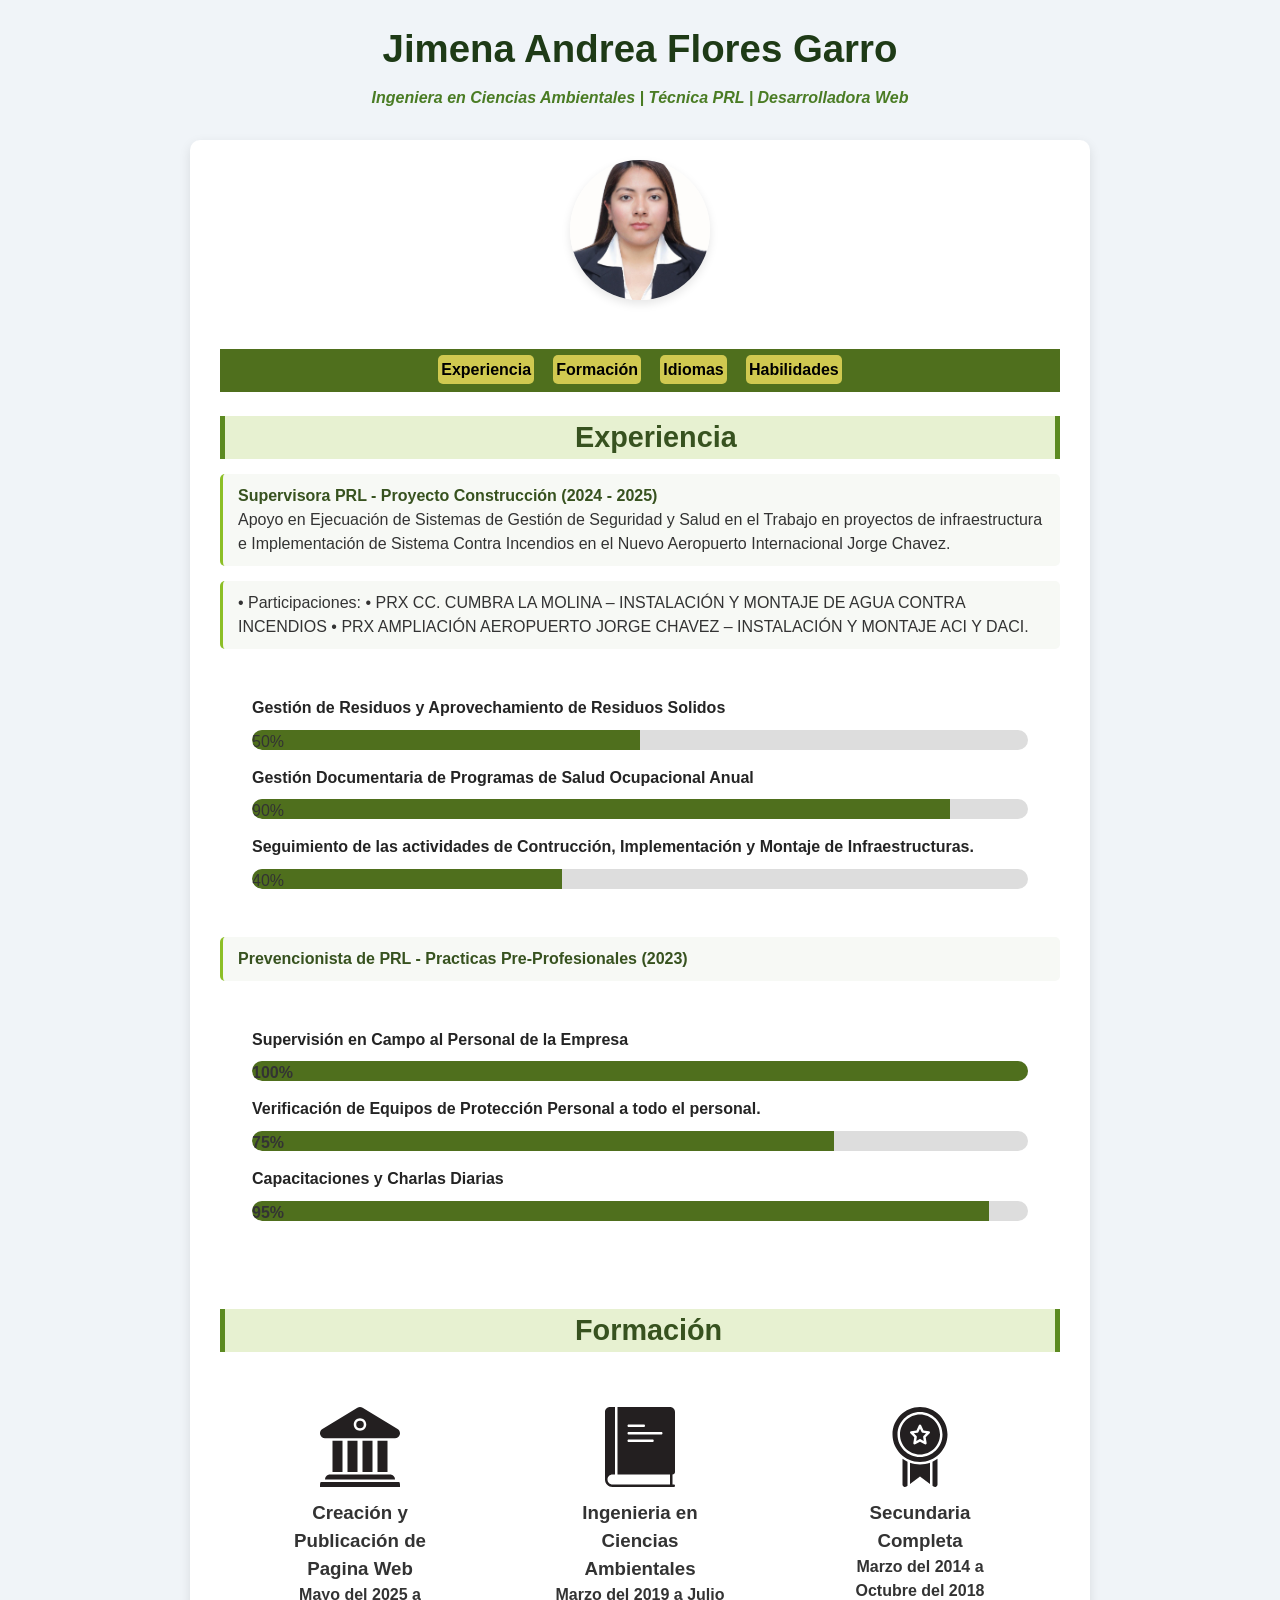
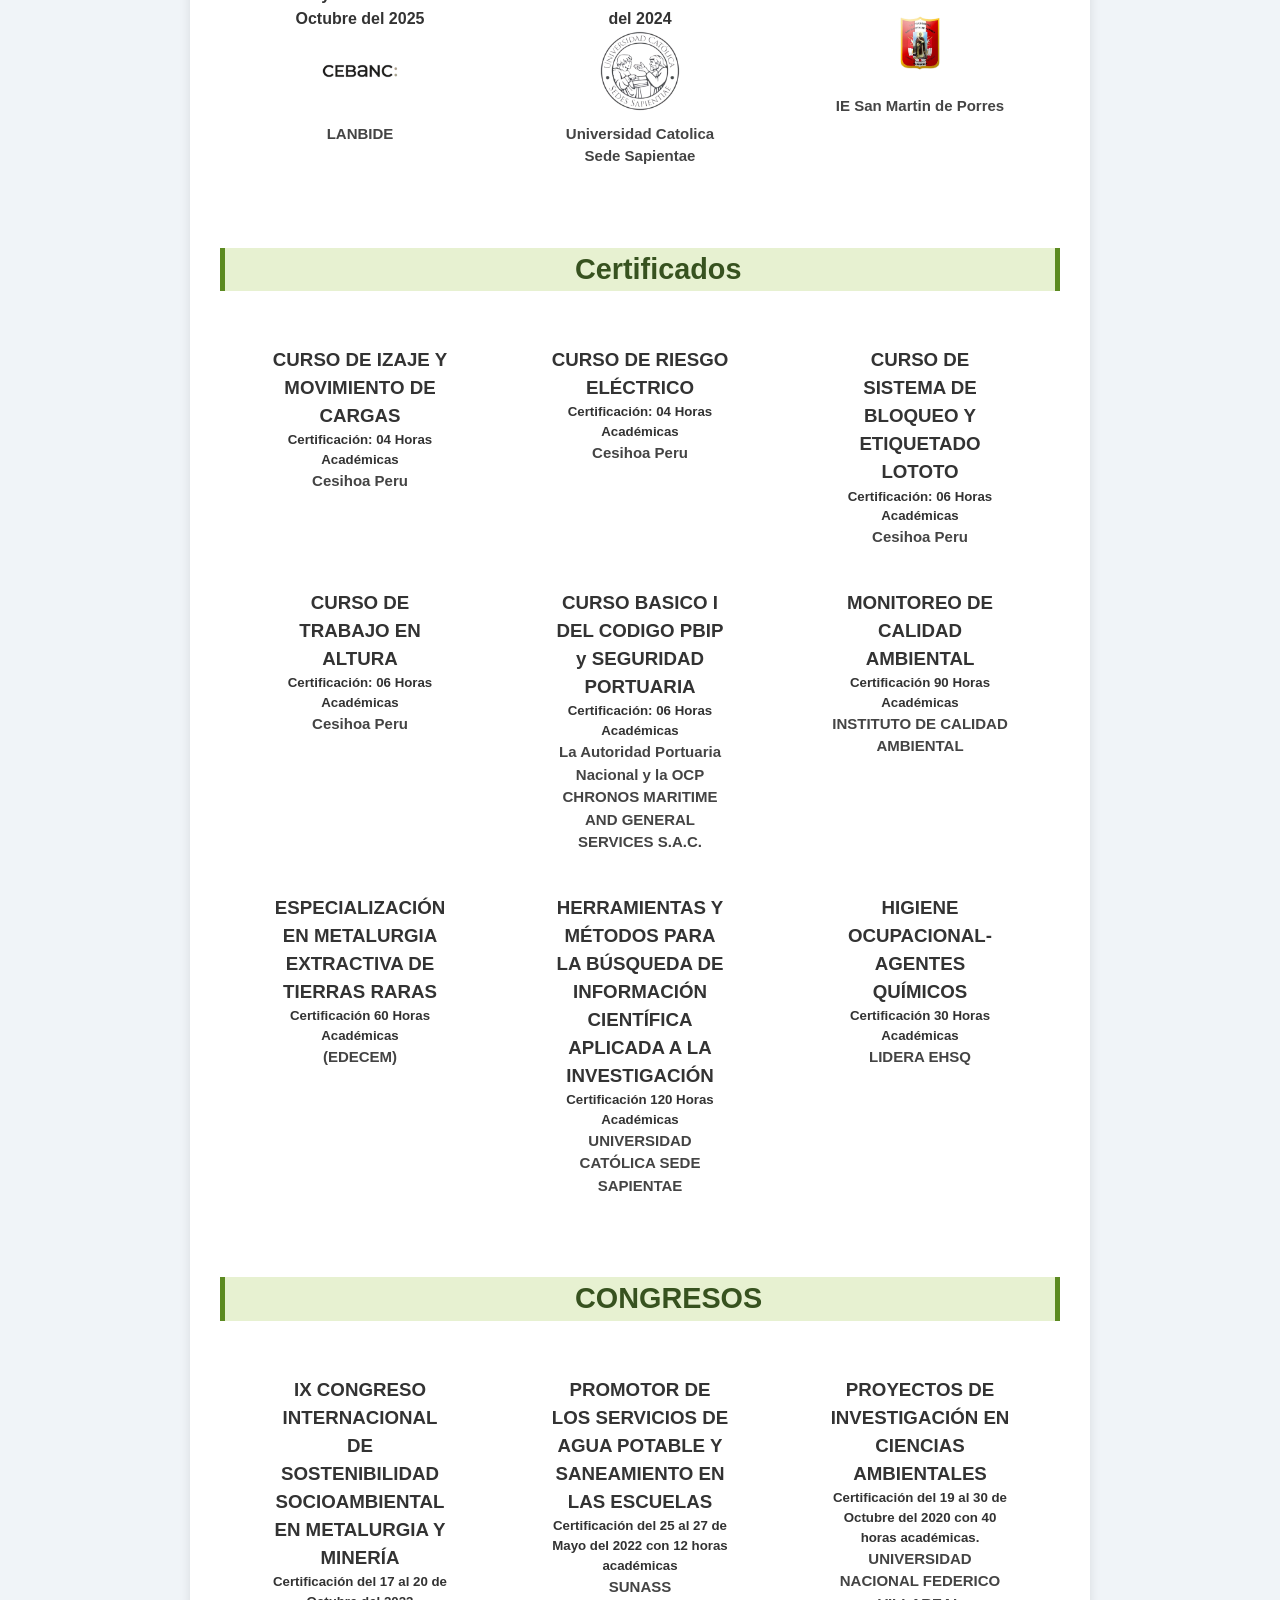
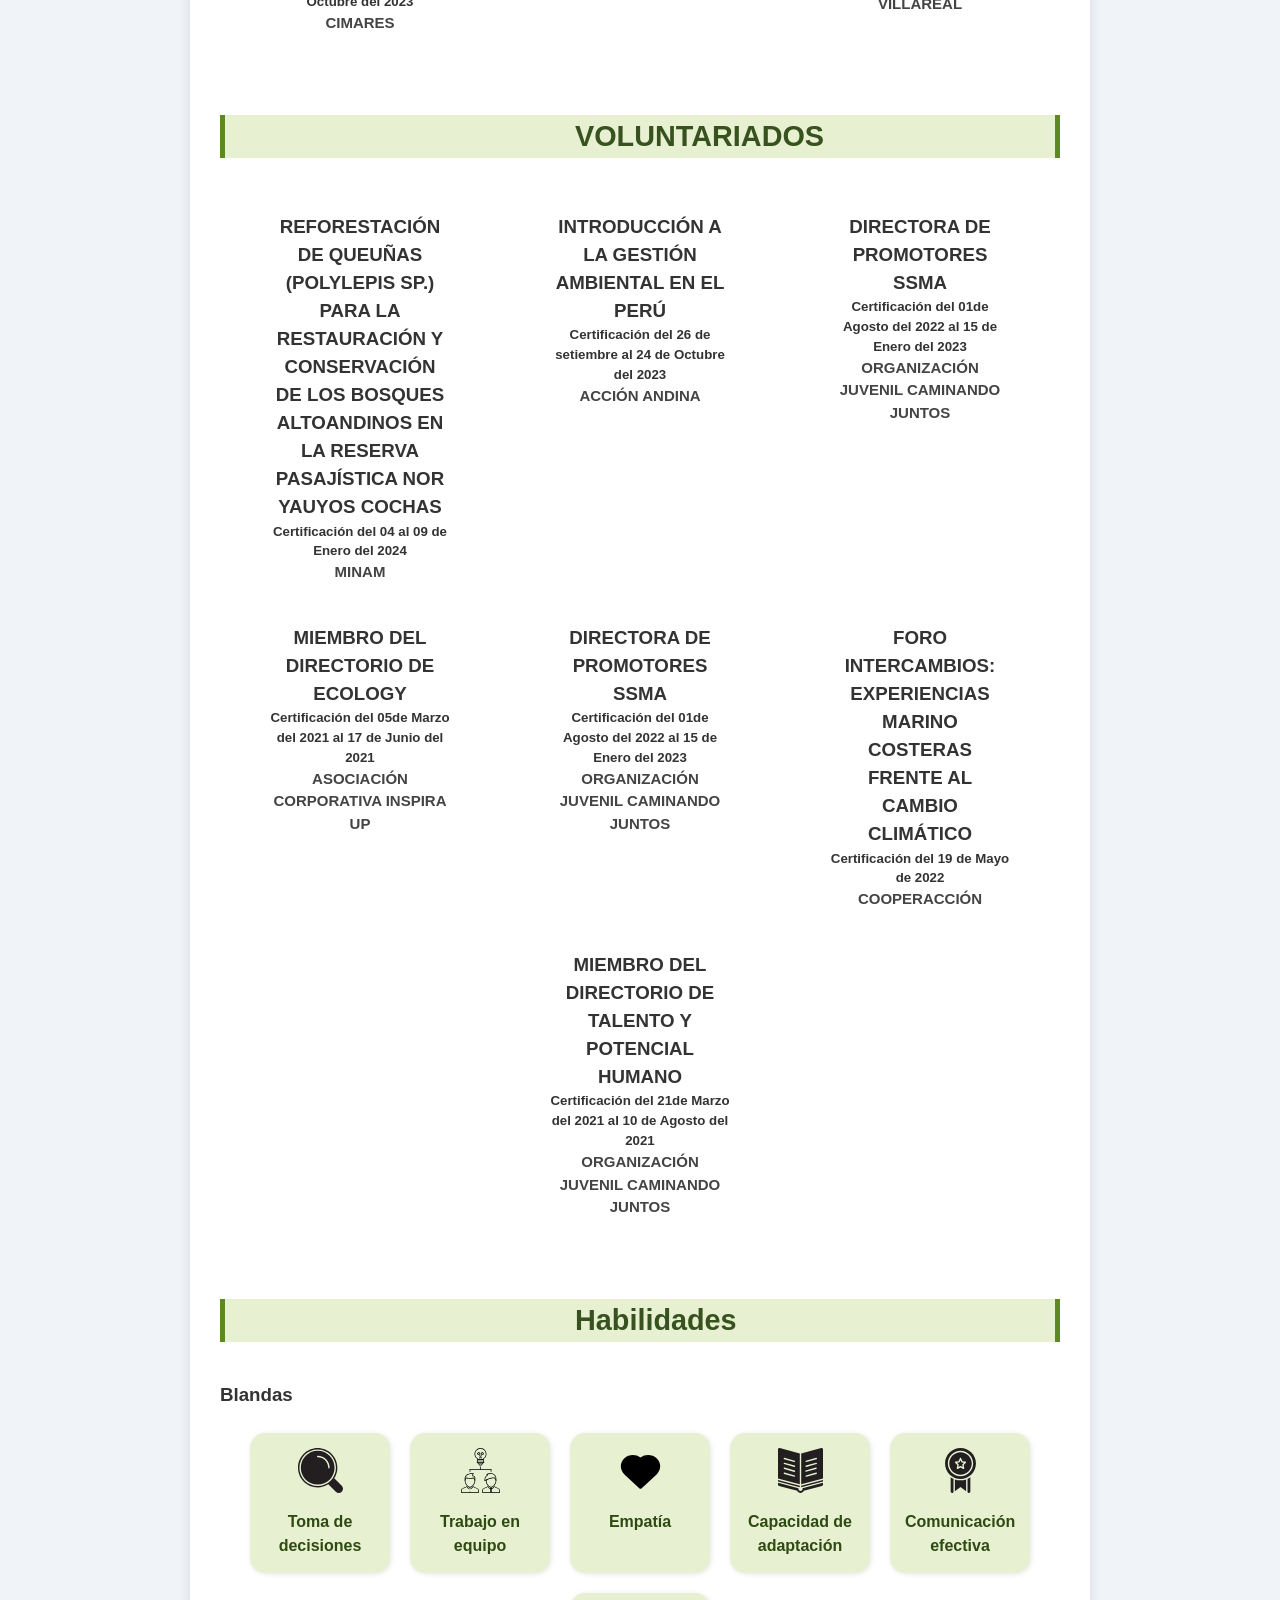
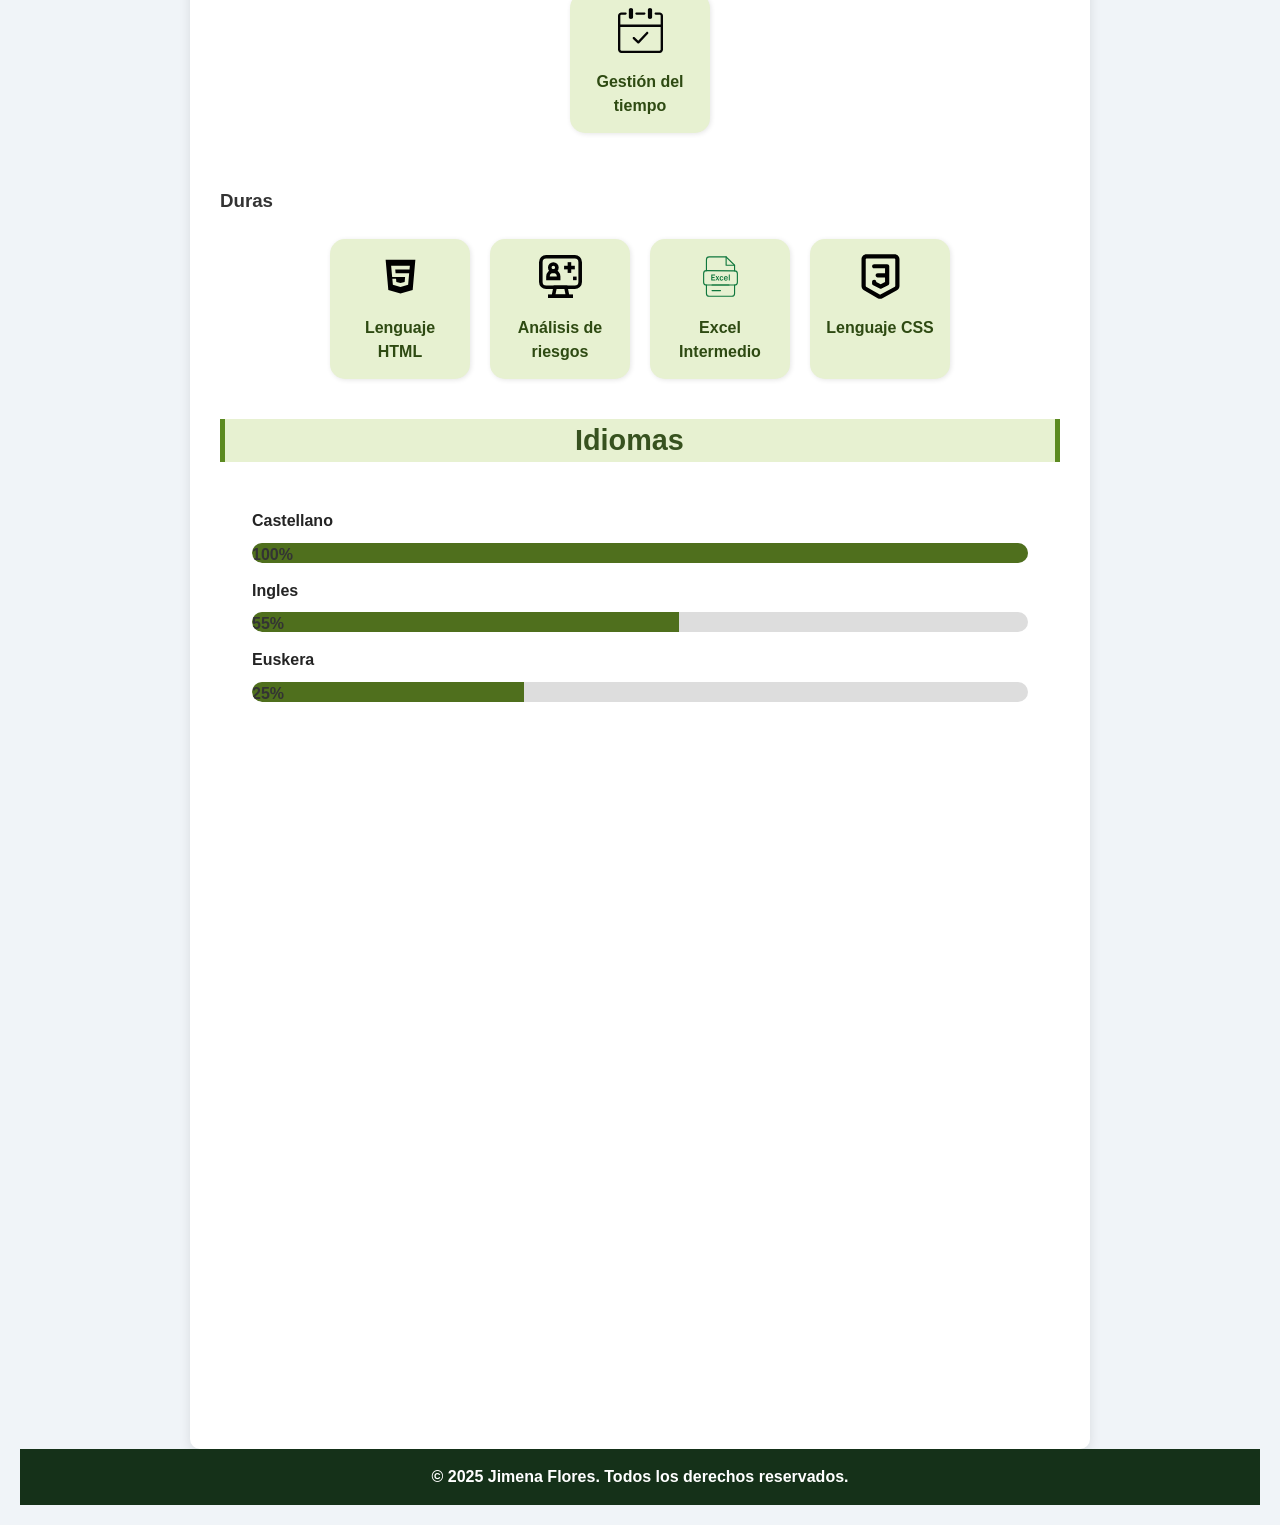
==== commit ba91fd34: "añadi y edite el cv" ====
--- a/INDEX.html
+++ b/INDEX.html
@@ -166,9 +166,9 @@
       </div>
     </section>
 
-    <!-- CONGRESOS, SEMINARIOS Y PARTICIPACIONES -->
+    <!-- CONGRESOS -->
     <section id="congresos,semirarios,participaciones">
-      <h2>CONGRESOS, SEMINARIOS Y PARTICIPACIONES</h2>
+      <h2>CONGRESOS</h2>
       <div class="pasos-resumen">
         <div class="paso">
           <h3>IX CONGRESO INTERNACIONAL DE SOSTENIBILIDAD SOCIOAMBIENTAL EN 
@@ -315,10 +315,7 @@
 
     <!--Contacto -->
     <section id="contacto">
-      <h2>Contacto</h2>
-      <div class="pasos-resumen">
-
-          
+      <div class="pasos-resumen">  
           <iframe id="JotFormIFrame-251684915682367" title="CONTACTAME PROFESIONALMENTE"
               onload="window.parent.scrollTo(0,0)" allowtransparency="true" allow="geolocation; microphone; camera; fullscreen; payment"
               src="https://form.jotform.com/251684915682367" frameborder="0" style="min-width:100%;max-width:100%;height:539px;border:none;"
--- a/responsive.css
+++ b/responsive.css
@@ -72,7 +72,9 @@
   
       section h2 {
         border-left: 5px solid #5c8a21;
-        padding-left: 10px;
+        border-right: 5px solid #5c8a21;
+        background-color: #e7f1d1;
+        padding-left: 350px;
         color: #37521f;
         margin-bottom: 15px;
         font-size: 1.8rem;
@@ -184,7 +186,7 @@
   
       .habilidad {
         background: #e7f1d1;
-        border-radius: 8px;
+        border-radius: 15px;
         width: 140px;
         text-align: center;
         padding: 15px;
